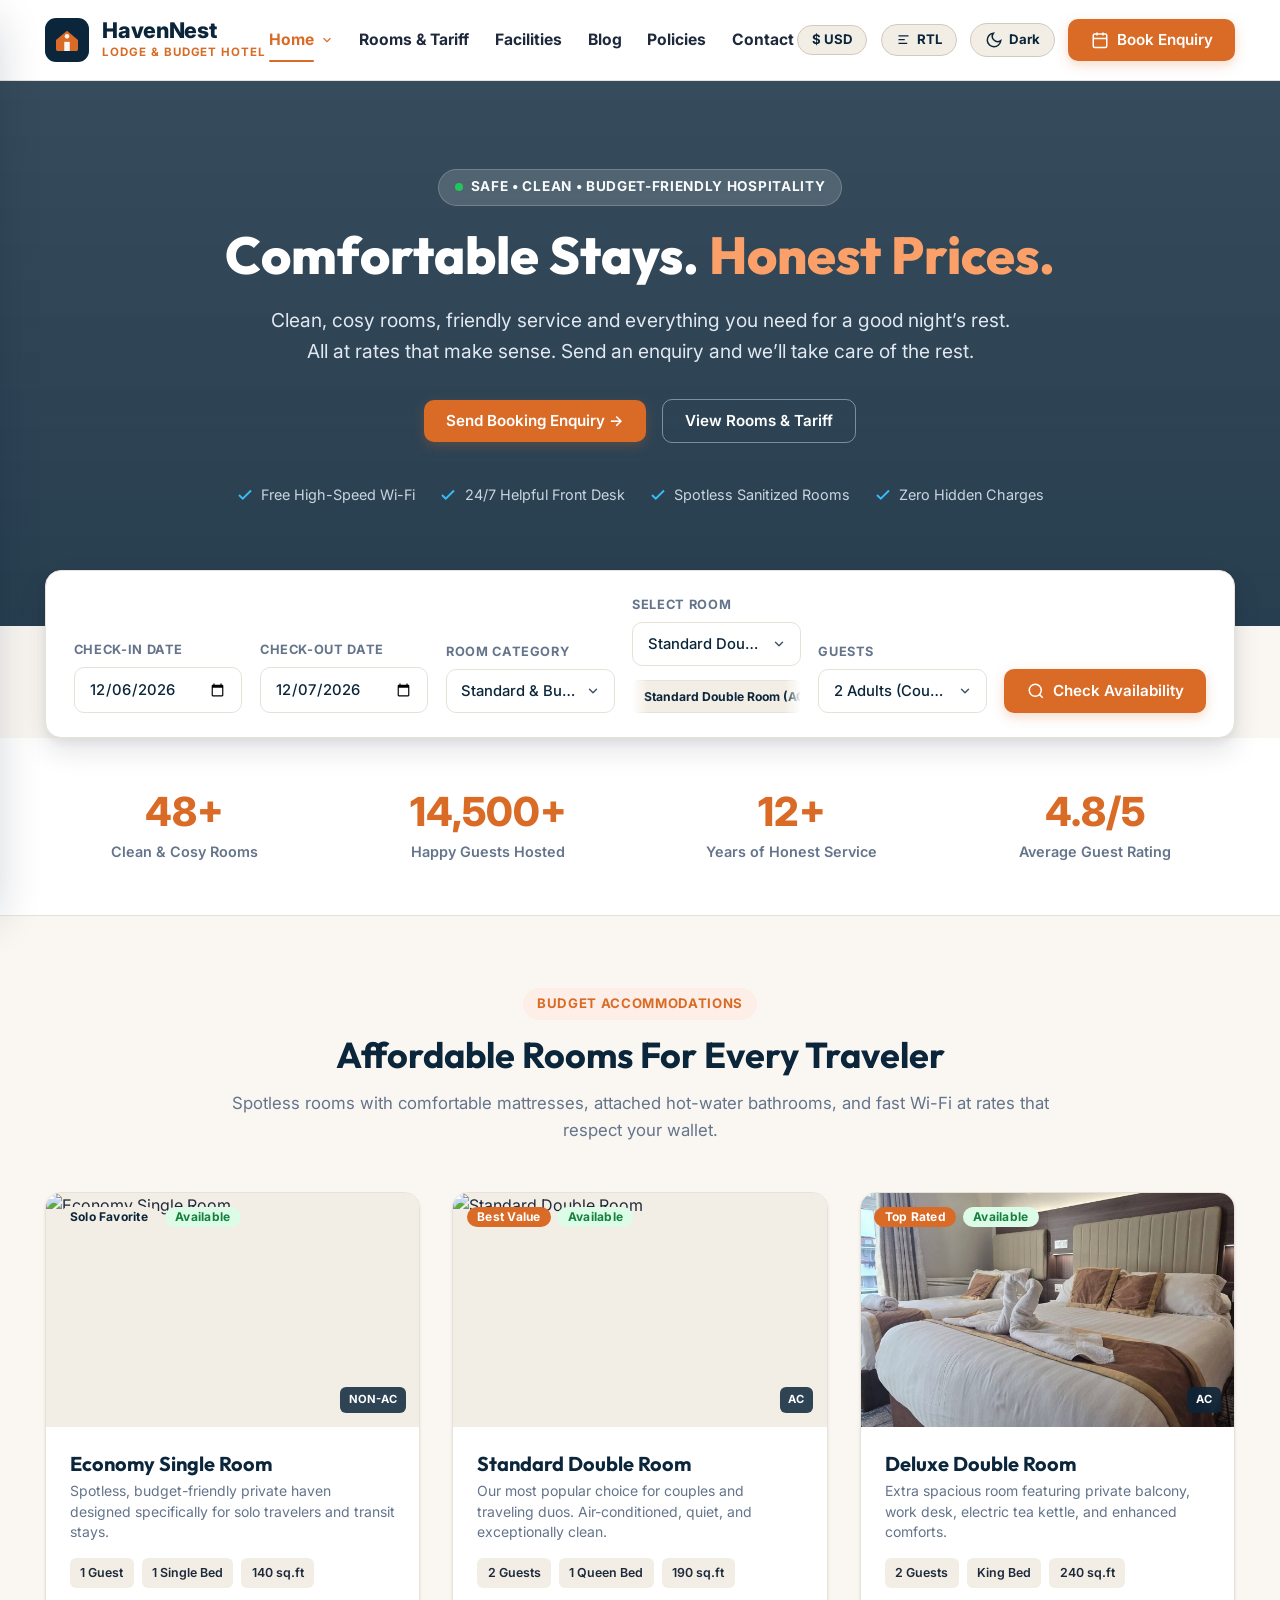
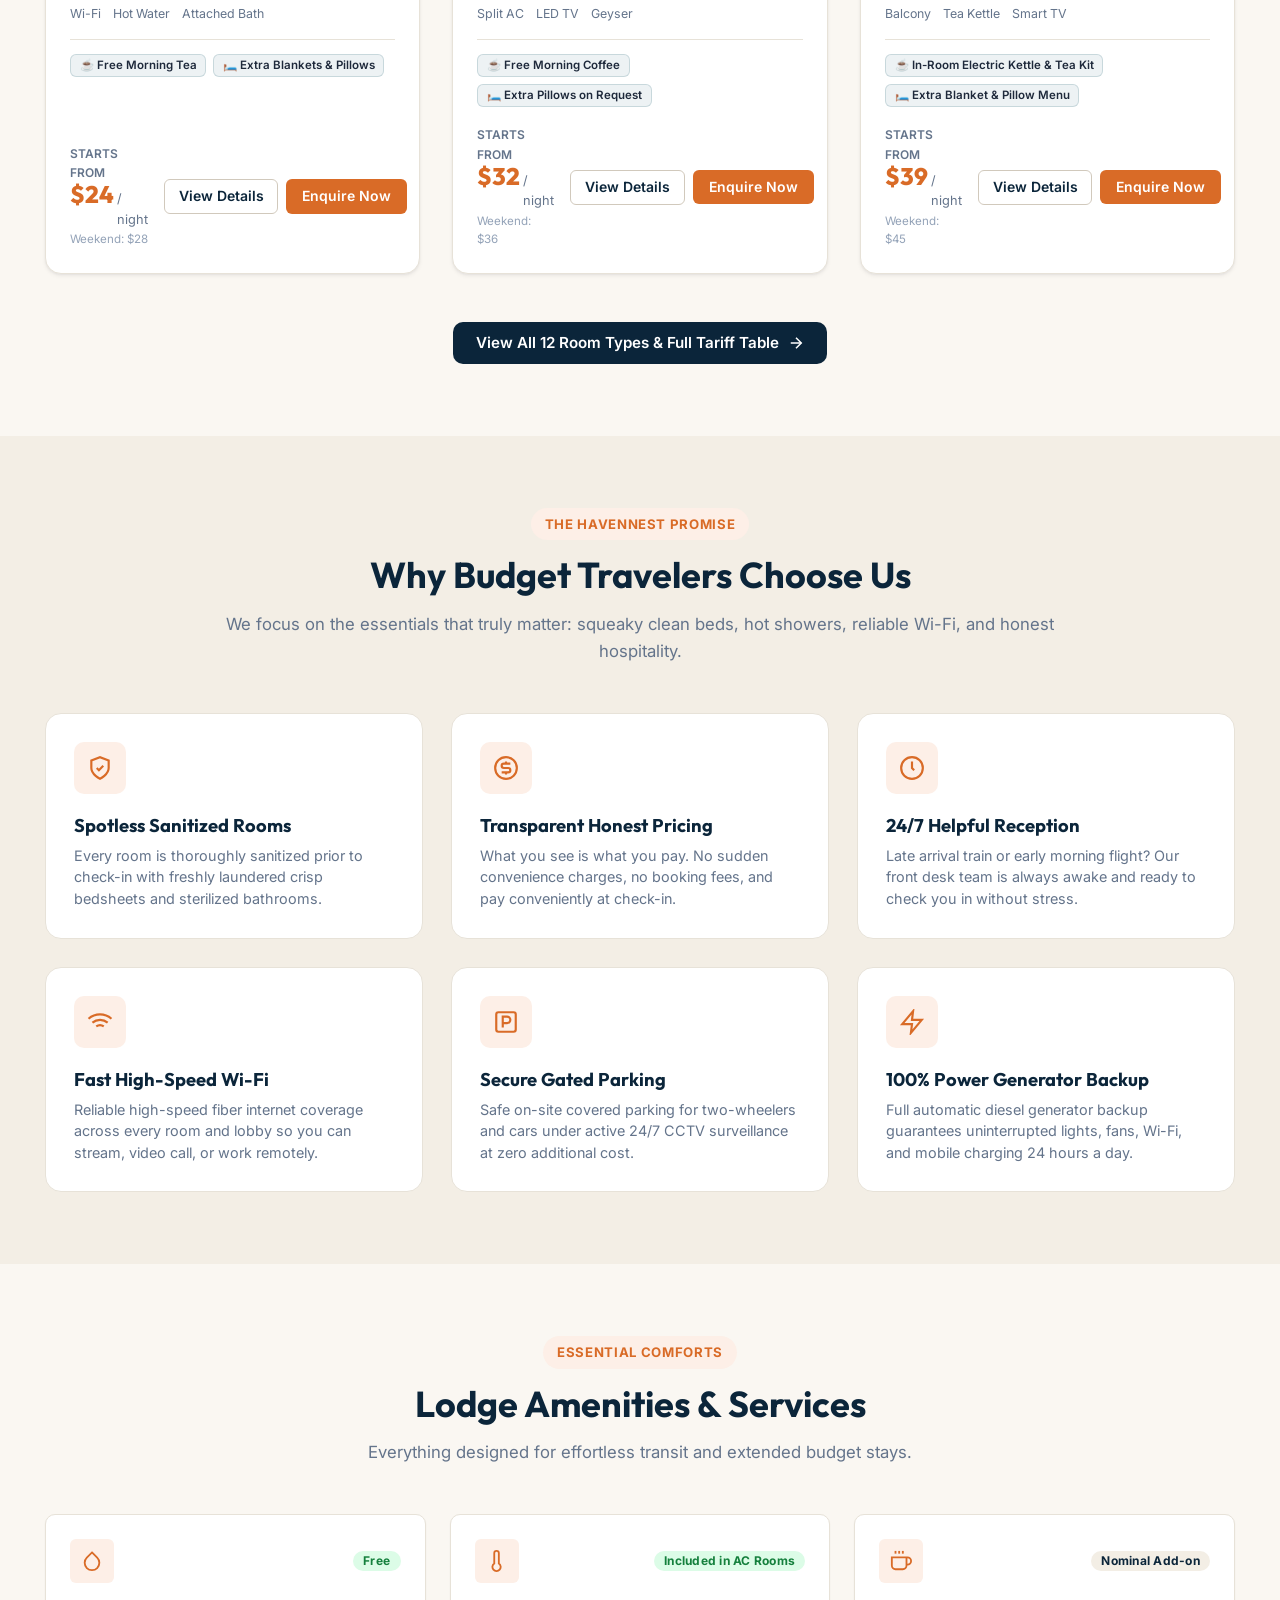
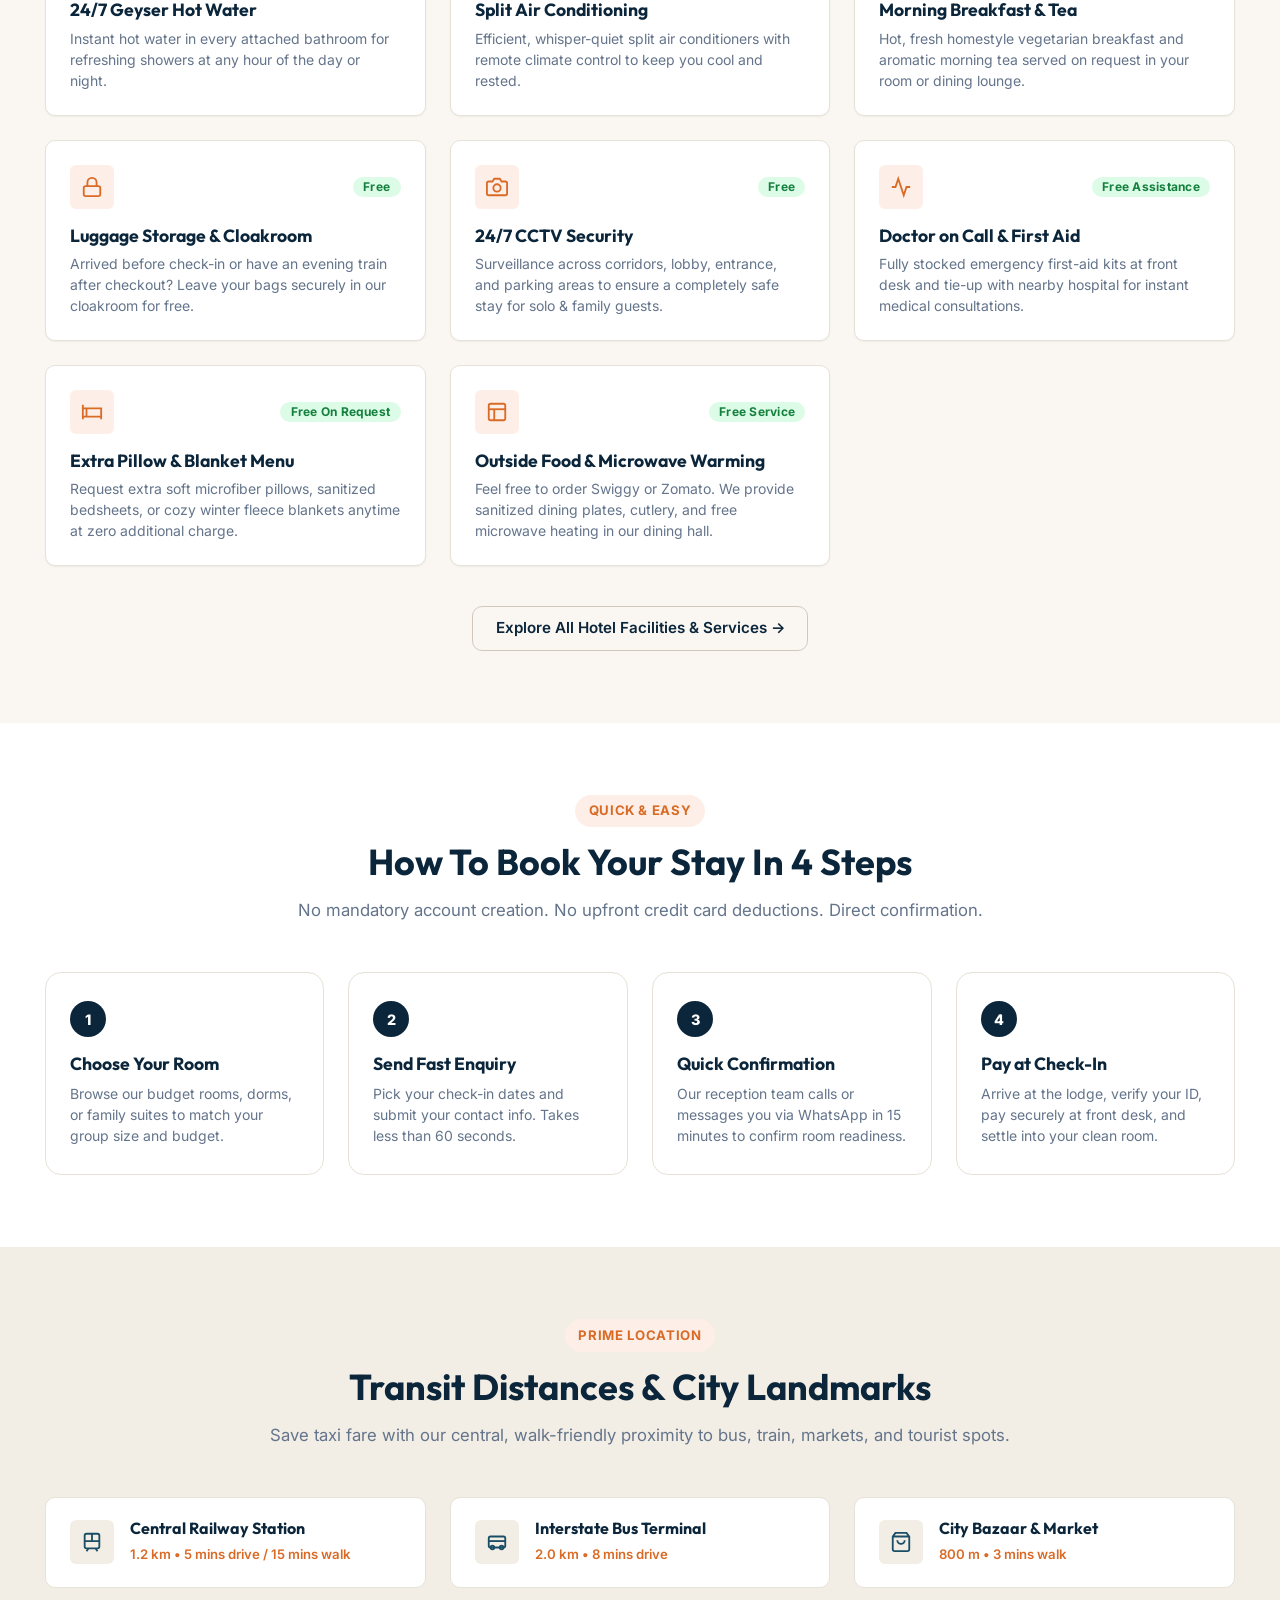
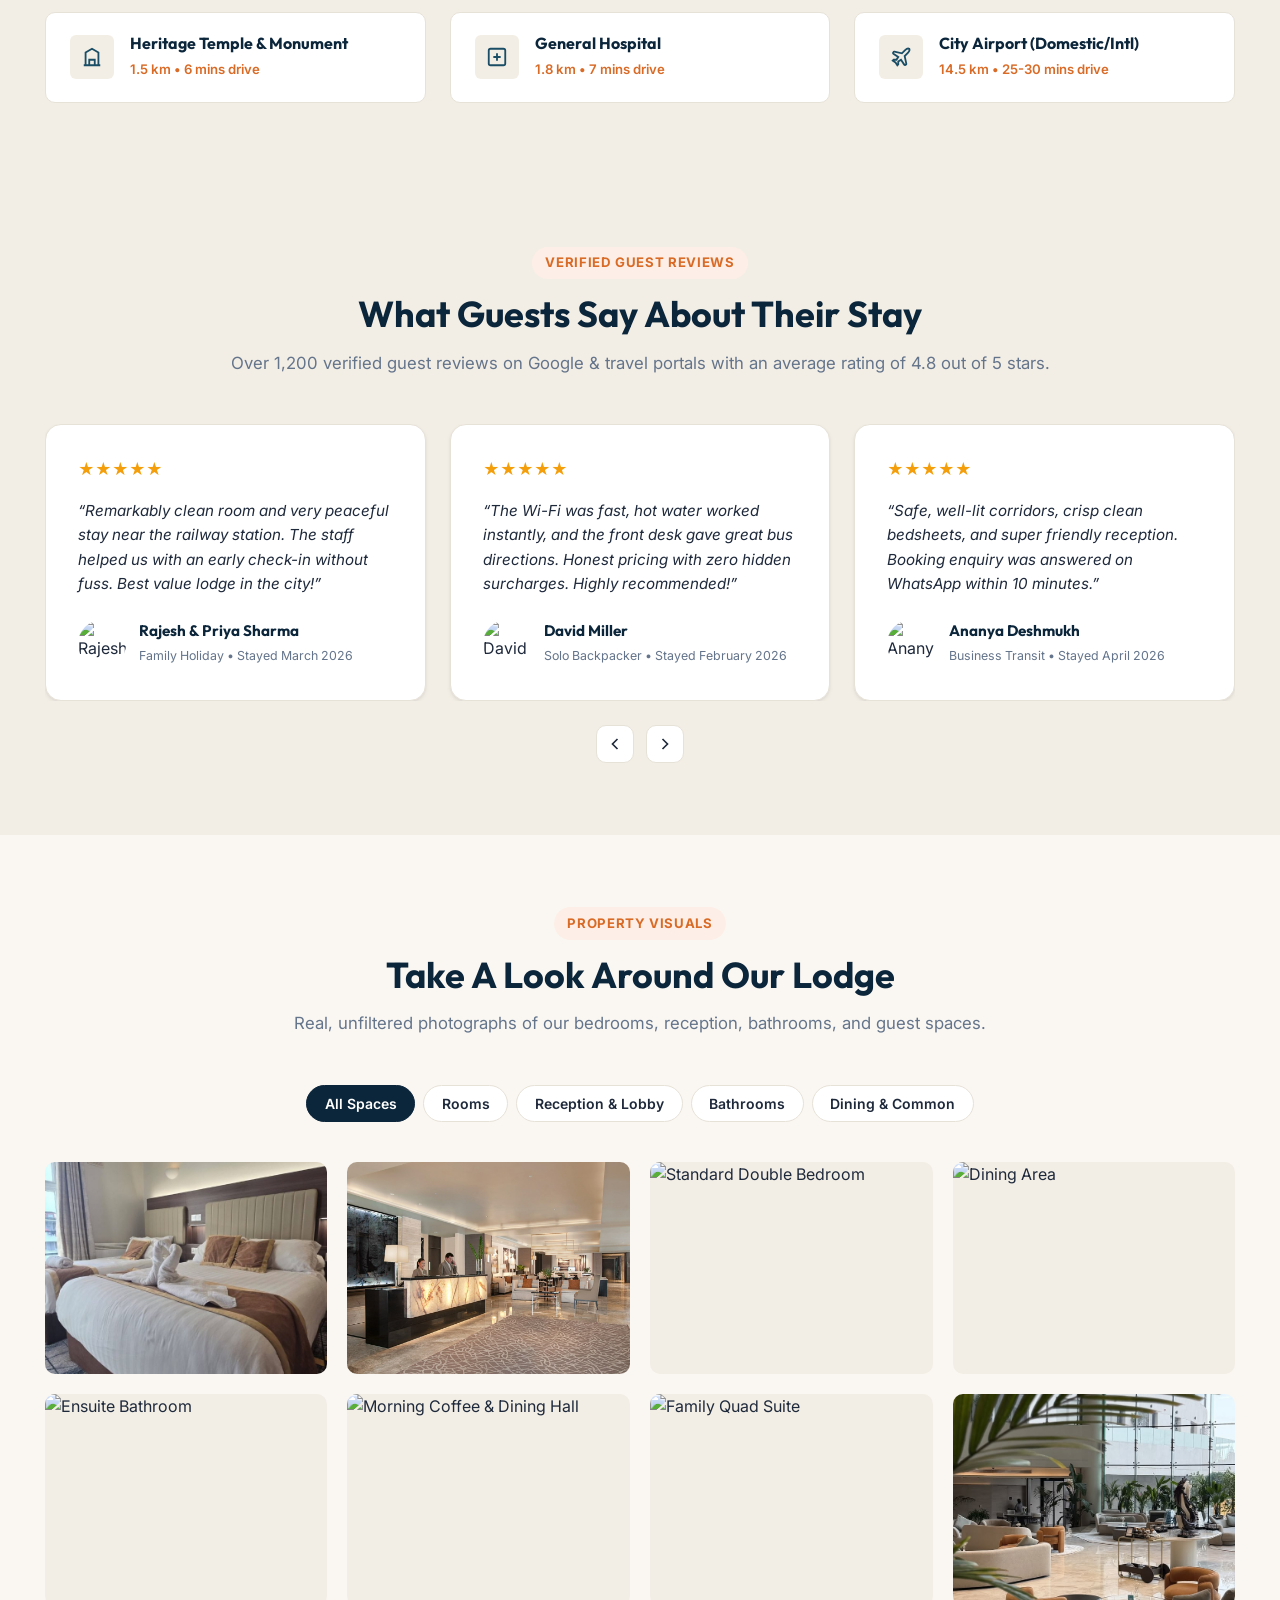
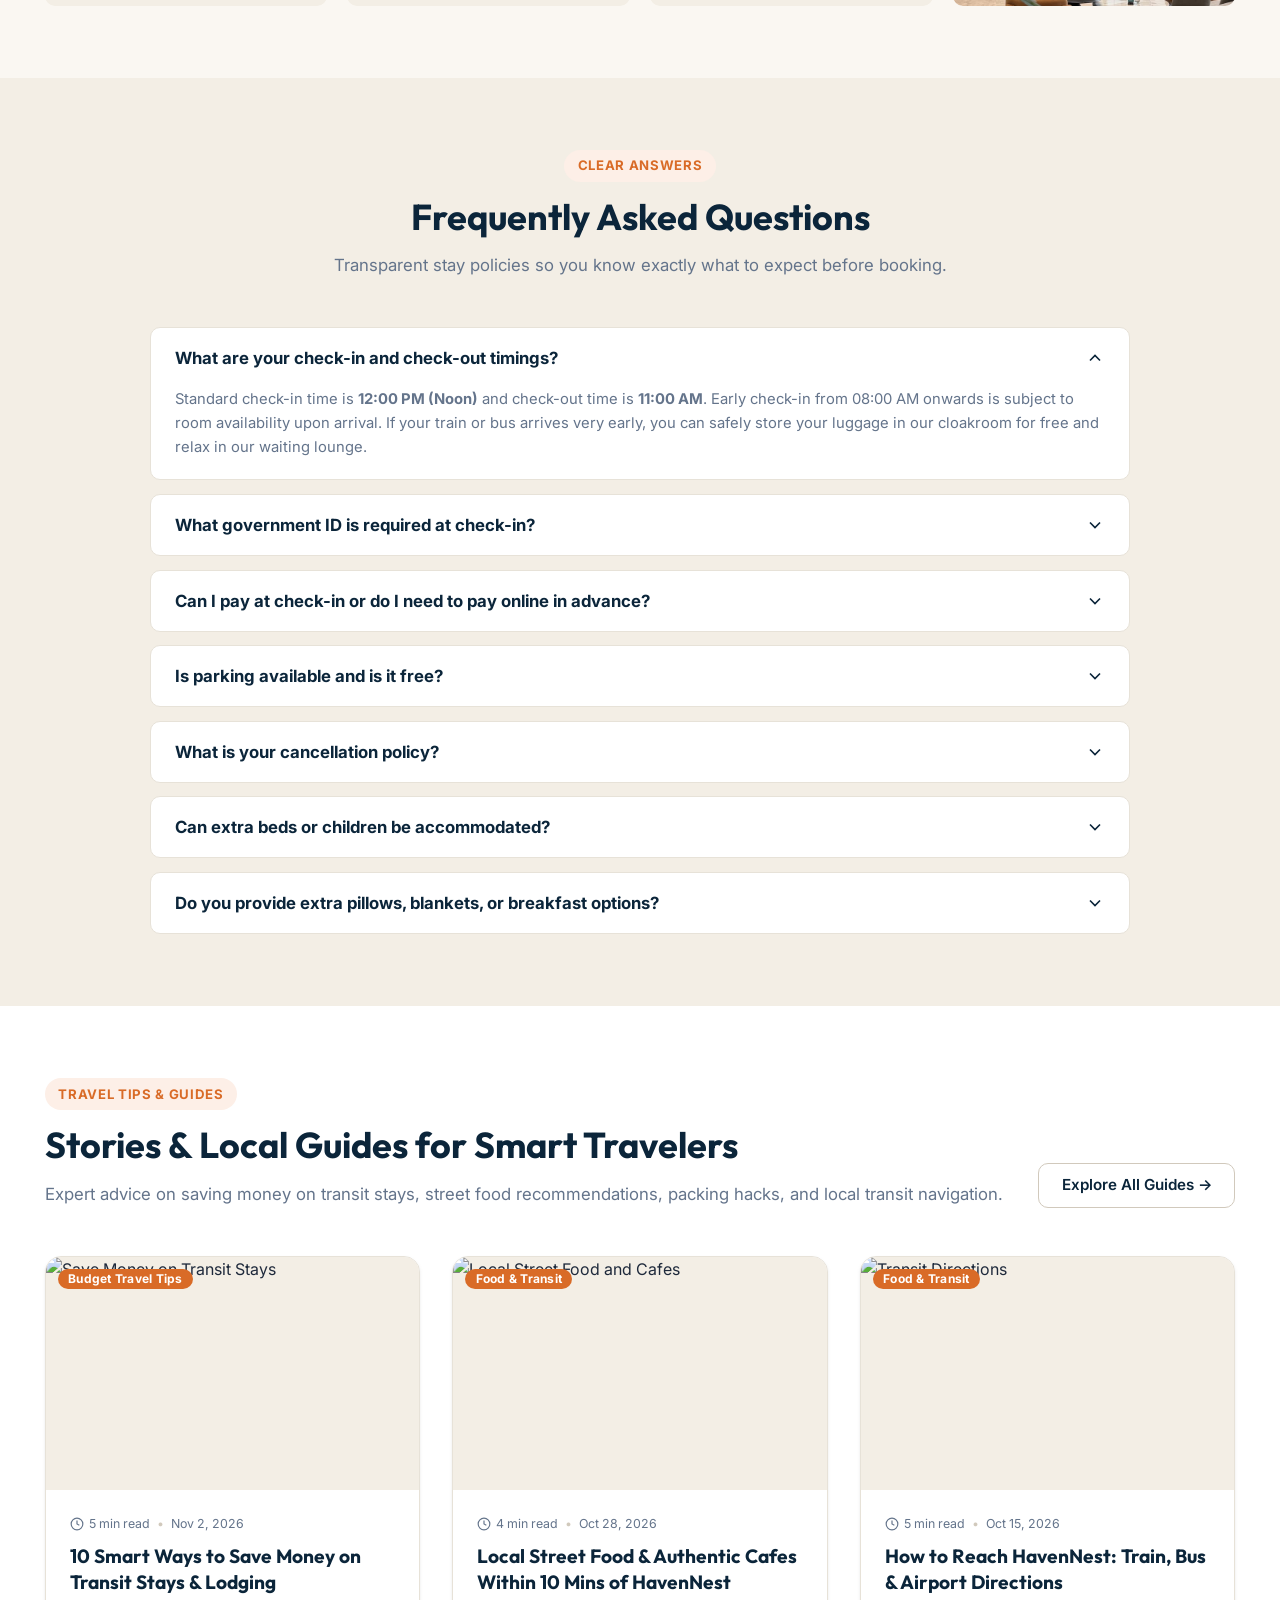
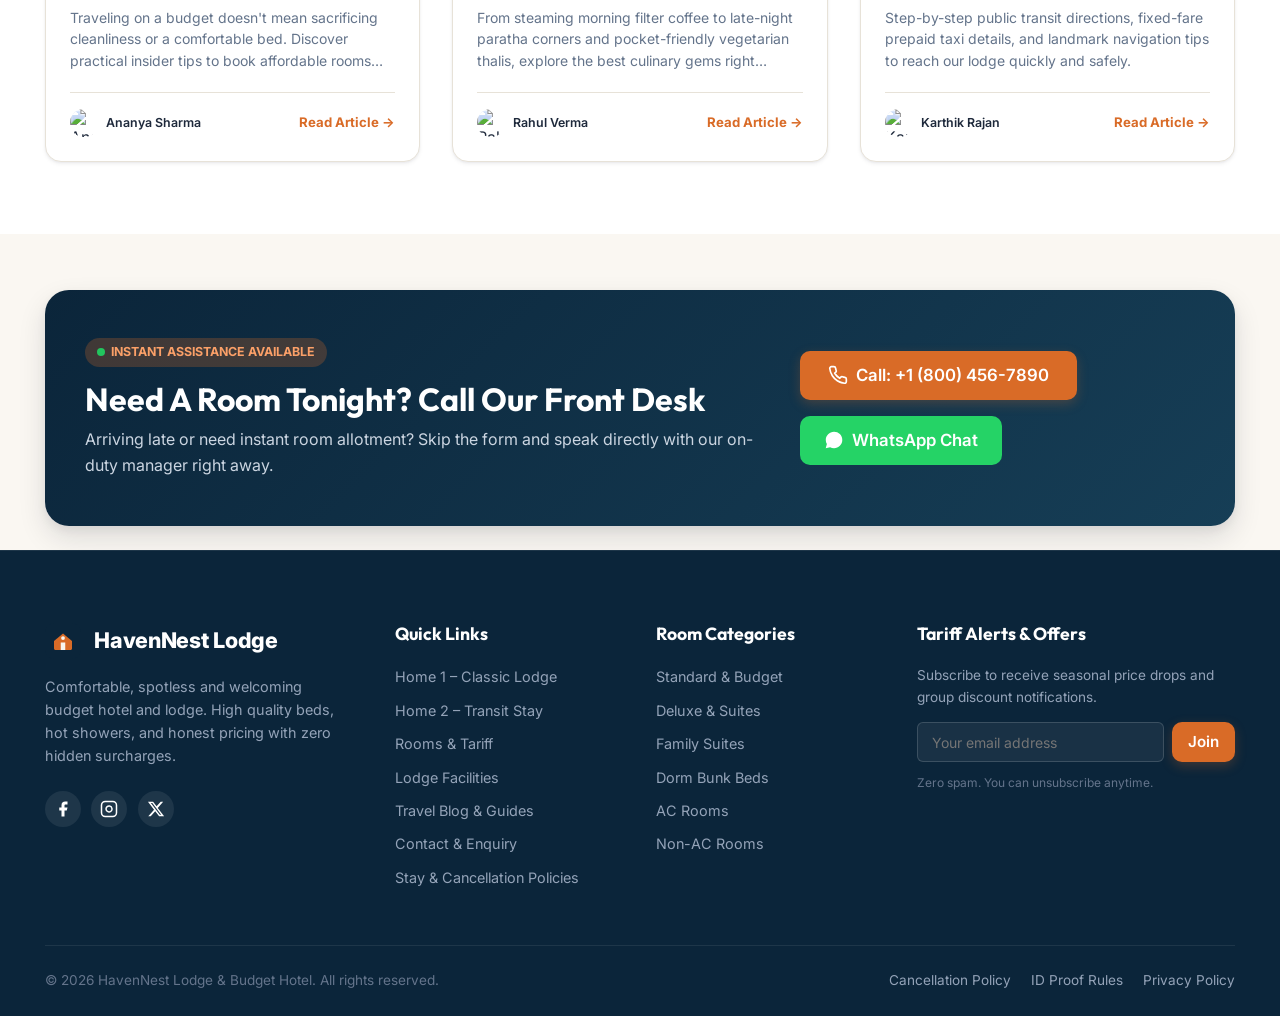
==== index.html @ 6ae67642 "intial pusj" ====
<!DOCTYPE html>
<html lang="en" dir="ltr" data-theme="light">
<head>
  <meta charset="UTF-8" />
  <meta name="viewport" content="width=device-width, initial-scale=1.0" />
  <title>HavenNest Lodge & Budget Hotel | Comfortable Stays. Honest Prices.</title>
  <meta name="description" content="Affordable, spotless and welcoming budget hotel and lodge located near central transit. Air-conditioned rooms, free Wi-Fi, 24/7 reception, and honest rates." />
  <meta name="keywords" content="budget hotel, lodge, transit stay, guest house, cheap rooms, affordable accommodation, comfortable stay" />
  <meta name="author" content="HavenNest Lodge" />

  <!-- Open Graph / Social Meta -->
  <meta property="og:title" content="HavenNest Lodge & Budget Hotel | Comfortable Stays. Honest Prices." />
  <meta property="og:description" content="Clean, cosy rooms, friendly service and everything you need for a restful night. Zero hidden fees." />
  <meta property="og:type" content="website" />
  <meta property="og:image" content="https://images.unsplash.com/photo-1566073771259-6a8506099945?auto=format&fit=crop&w=1200&q=80" />

  <!-- Favicon -->
  <link rel="icon" type="image/svg+xml" href="assets/images/favicon.svg" />

  <!-- Master Stylesheet -->
  <link rel="stylesheet" href="assets/css/style.css" />

  <!-- JSON-LD Hotel Structured Data -->
  <script type="application/ld+json">
  {
    "@context": "https://schema.org",
    "@type": "LodgingBusiness",
    "name": "HavenNest Lodge & Budget Hotel",
    "description": "Comfortable, clean and honest budget lodge near central transit with 24/7 front desk.",
    "url": "https://havennestlodge.com",
    "telephone": "+18004567890",
    "priceRange": "$12 - $54",
    "address": {
      "@type": "PostalAddress",
      "streetAddress": "42 Heritage Cross Road, Near Central Station",
      "addressLocality": "City Center",
      "addressCountry": "US"
    },
    "amenityFeature": [
      { "@type": "LocationFeatureSpecification", "name": "Free High-Speed Wi-Fi", "value": true },
      { "@type": "LocationFeatureSpecification", "name": "24/7 Front Desk", "value": true },
      { "@type": "LocationFeatureSpecification", "name": "Free On-Site Parking", "value": true },
      { "@type": "LocationFeatureSpecification", "name": "Air Conditioning", "value": true }
    ]
  }
  </script>
  <!-- Prevent FOUC: Pre-apply saved Theme & RTL before render (Defaults to Light) -->
  <script>
    (function () {
      try {
        var theme = localStorage.getItem("haven_theme_mode");
        if (theme === "dark") {
          document.documentElement.setAttribute("data-theme", "dark");
        } else {
          document.documentElement.setAttribute("data-theme", "light");
        }
        var rtl = localStorage.getItem("haven_rtl_pref");
        if (rtl === "true") {
          document.documentElement.setAttribute("dir", "rtl");
        }
      } catch (e) {}
    })();
  </script>
</head>
<body>

  <!-- ==========================================================================
       MAIN NAVIGATION BAR
       ========================================================================== -->
  <header class="haven-navbar">
    <div class="container navbar-inner">
      <a href="index.html" class="brand-logo" aria-label="HavenNest Lodge Home">
        <img src="assets/images/logo-icon.svg" alt="HavenNest Logo" class="brand-logo-img" />
        <div class="brand-text-block">
          <span class="brand-name">HavenNest</span>
          <span class="brand-tagline">Lodge &amp; Budget Hotel</span>
        </div>
      </a>

      <!-- Desktop Nav with Home Dropdown -->
      <nav class="navbar-nav" aria-label="Main Navigation">
        <div class="nav-dropdown">
          <a href="javascript:void(0)" class="nav-link nav-dropdown-toggle active" role="button" aria-haspopup="true" aria-expanded="false">
            <span>Home</span>
            <svg class="dropdown-icon" viewBox="0 0 24 24" width="14" height="14" fill="none" stroke="currentColor" stroke-width="2"><polyline points="6 9 12 15 18 9"/></svg>
          </a>
          <div class="nav-dropdown-menu">
            <a href="index.html" class="dropdown-item active">
              <span class="dropdown-item-title">Home 1 &ndash; Classic Lodge</span>
              <span class="dropdown-item-desc">Traditional budget hotel &amp; comprehensive room showcase</span>
            </a>
            <a href="home-2.html" class="dropdown-item">
              <span class="dropdown-item-title">
                Home 2 &ndash; Transit Hub
                <span class="dropdown-badge">Popular</span>
              </span>
              <span class="dropdown-item-desc">Fast-track booking, live rate calculator &amp; railway transit hub</span>
            </a>
          </div>
        </div>

        <a href="rooms.html" class="nav-link">Rooms &amp; Tariff</a>
        <a href="facilities.html" class="nav-link">Facilities</a>
        <a href="blog.html" class="nav-link">Blog</a>
        <a href="terms.html" class="nav-link">Policies</a>
        <a href="contact.html" class="nav-link">Contact</a>
      </nav>

      <!-- Desktop Actions -->
      <div class="navbar-actions">
        <!-- Currency Switcher -->
        <button type="button" class="nav-control-btn currency-toggle-btn" aria-label="Toggle Currency" title="Switch Currency ($ / ₹)">
          <span class="curr-label">$ USD</span>
        </button>

        <!-- LTR / RTL Toggle -->
        <button type="button" class="nav-control-btn rtl-toggle-btn" aria-label="Toggle RTL layout" title="Switch between LTR and RTL">
          <span class="rtl-icon">
            <svg viewBox="0 0 24 24" width="15" height="15" fill="none" stroke="currentColor" stroke-width="2"><path d="M4 6h16M4 12h10M4 18h14"/></svg>
          </span>
          <span class="rtl-label">RTL</span>
        </button>

        <!-- Dark / Light Theme Toggle -->
        <button type="button" class="nav-control-btn theme-toggle-btn" aria-label="Toggle Dark/Light Mode" title="Toggle Dark/Light Mode">
          <span class="theme-icon">
            <svg viewBox="0 0 24 24" width="15" height="15" fill="none" stroke="currentColor" stroke-width="2"><path d="M21 12.79A9 9 0 1 1 11.21 3 7 7 0 0 0 21 12.79z"/></svg>
          </span>
          <span class="theme-label">Dark</span>
        </button>

        <a href="contact.html" class="btn btn-primary">
          <svg viewBox="0 0 24 24" width="18" height="18" fill="none" stroke="currentColor" stroke-width="2"><rect x="3" y="4" width="18" height="18" rx="2" ry="2"/><line x1="16" y1="2" x2="16" y2="6"/><line x1="8" y1="2" x2="8" y2="6"/><line x1="3" y1="10" x2="21" y2="10"/></svg>
          <span>Book Enquiry</span>
        </a>

        <!-- Mobile Hamburger -->
        <button type="button" class="mobile-menu-toggle" aria-label="Open mobile menu" aria-expanded="false">
          <svg viewBox="0 0 24 24" width="26" height="26" fill="none" stroke="currentColor" stroke-width="2"><line x1="3" y1="12" x2="21" y2="12"/><line x1="3" y1="6" x2="21" y2="6"/><line x1="3" y1="18" x2="21" y2="18"/></svg>
        </button>
      </div>
    </div>
  </header>

  <!-- ==========================================================================
       MOBILE DRAWER MENU
       ========================================================================== -->
  <div class="mobile-drawer-backdrop" aria-hidden="true"></div>
  <aside class="mobile-drawer" aria-label="Mobile Navigation Drawer">
    <div class="drawer-header">
      <a href="index.html" class="brand-logo" aria-label="HavenNest Lodge Home">
        <img src="assets/images/logo-icon.svg" alt="HavenNest Logo" width="32" height="32" />
        <span class="brand-name">HavenNest</span>
      </a>
      <button type="button" class="drawer-close mobile-drawer-close" aria-label="Close menu">&times;</button>
    </div>
    <div class="drawer-body">
      <!-- Mobile Quick Controls -->
      <div class="drawer-controls-row">
        <button type="button" class="nav-control-btn currency-toggle-btn" aria-label="Toggle Currency">
          <span class="curr-label">$ USD</span>
        </button>
        <button type="button" class="nav-control-btn rtl-toggle-btn" aria-label="Toggle RTL layout">
          <span class="rtl-label">RTL</span>
        </button>
        <button type="button" class="nav-control-btn theme-toggle-btn" aria-label="Toggle Dark/Light Mode">
          <span class="theme-icon">
            <svg viewBox="0 0 24 24" width="15" height="15" fill="none" stroke="currentColor" stroke-width="2"><path d="M21 12.79A9 9 0 1 1 11.21 3 7 7 0 0 0 21 12.79z"/></svg>
          </span>
          <span class="theme-label">Dark</span>
        </button>
      </div>
      <ul class="drawer-nav-list">
        <li><a href="index.html" class="drawer-nav-link active" aria-current="page">Home 1 &ndash; Classic Lodge</a></li>
        <li><a href="home-2.html" class="drawer-nav-link">Home 2 &ndash; Transit Hub</a></li>
        <li><a href="rooms.html" class="drawer-nav-link">Rooms &amp; Tariff</a></li>
        <li><a href="facilities.html" class="drawer-nav-link">Facilities</a></li>
        <li><a href="blog.html" class="drawer-nav-link">Travel Blog &amp; Guides</a></li>
        <li><a href="contact.html" class="drawer-nav-link">Contact &amp; Enquiry</a></li>
        <li><a href="terms.html" class="drawer-nav-link">Stay Policies</a></li>
      </ul>
    </div>
    <div class="drawer-footer">
      <a href="contact.html" class="btn btn-primary btn-block">Send Booking Enquiry</a>
      <a href="tel:+18004567890" class="btn btn-outline btn-block">
        <svg viewBox="0 0 24 24" width="16" height="16" fill="none" stroke="currentColor" stroke-width="2"><path d="M22 16.92v3a2 2 0 0 1-2.18 2 19.79 19.79 0 0 1-8.63-3.07 19.5 19.5 0 0 1-6-6 19.79 19.79 0 0 1-3.07-8.67A2 2 0 0 1 4.11 2h3a2 2 0 0 1 2 1.72 12.84 12.84 0 0 0 .7 2.81 2 2 0 0 1-.45 2.11L8.09 9.91a16 16 0 0 0 6 6l1.27-1.27a2 2 0 0 1 2.11-.45 12.84 12.84 0 0 0 2.81.7A2 2 0 0 1 22 16.92z"/></svg>
        Call Front Desk
      </a>
    </div>
  </aside>

  <!-- ==========================================================================
       HERO SECTION
       ========================================================================== -->
  <section class="hero-section" aria-label="Introduction & Welcome">
    <div class="container hero-content">
      <div class="hero-tag">
        <span class="pulse-dot"></span>
        <span>Safe • Clean • Budget-Friendly Hospitality</span>
      </div>
      <h1 class="hero-title">
        Comfortable Stays. <span>Honest Prices.</span>
      </h1>
      <p class="hero-subtitle">
        Clean, cosy rooms, friendly service and everything you need for a good night’s rest. All at rates that make sense. Send an enquiry and we’ll take care of the rest.
      </p>

      <div class="hero-cta-group">
        <a href="contact.html" class="btn btn-primary">
          Send Booking Enquiry &rarr;
        </a>
        <a href="rooms.html" class="btn btn-outline" style="color: #FFFFFF; border-color: rgba(255,255,255,0.4);">
          View Rooms &amp; Tariff
        </a>
      </div>

      <div class="hero-badges-row">
        <div class="hero-badge-item">
          <svg viewBox="0 0 24 24" width="18" height="18" fill="none" stroke="currentColor" stroke-width="2.5"><polyline points="20 6 9 17 4 12"/></svg>
          <span>Free High-Speed Wi-Fi</span>
        </div>
        <div class="hero-badge-item">
          <svg viewBox="0 0 24 24" width="18" height="18" fill="none" stroke="currentColor" stroke-width="2.5"><polyline points="20 6 9 17 4 12"/></svg>
          <span>24/7 Helpful Front Desk</span>
        </div>
        <div class="hero-badge-item">
          <svg viewBox="0 0 24 24" width="18" height="18" fill="none" stroke="currentColor" stroke-width="2.5"><polyline points="20 6 9 17 4 12"/></svg>
          <span>Spotless Sanitized Rooms</span>
        </div>
        <div class="hero-badge-item">
          <svg viewBox="0 0 24 24" width="18" height="18" fill="none" stroke="currentColor" stroke-width="2.5"><polyline points="20 6 9 17 4 12"/></svg>
          <span>Zero Hidden Charges</span>
        </div>
      </div>
    </div>
  </section>

  <!-- ==========================================================================
       QUICK AVAILABILITY BAR (Overlapping Hero)
       ========================================================================== -->
  <div class="container quick-enquiry-wrapper">
    <div class="quick-enquiry-card">
      <form id="home-quick-enquiry-form" class="quick-enquiry-form" aria-label="Quick Availability Checker">
        <div class="form-field-group">
          <label for="qb-checkin" class="form-field-label">Check-in Date</label>
          <input type="date" id="qb-checkin" class="form-field-control" required />
        </div>

        <div class="form-field-group">
          <label for="qb-checkout" class="form-field-label">Check-out Date</label>
          <input type="date" id="qb-checkout" class="form-field-control" required />
        </div>

        <div class="form-field-group">
          <label for="qb-category" class="form-field-label">Room Category</label>
          <select id="qb-category" class="form-field-control">
            <option value="all">All Room Categories</option>
            <option value="standard" selected>Standard &amp; Budget</option>
            <option value="deluxe">Deluxe &amp; Suites</option>
            <option value="family">Family Suites</option>
            <option value="dormitory">Dormitory &amp; Pods</option>
          </select>
        </div>

        <div class="form-field-group">
          <label for="qb-room" class="form-field-label">Select Room</label>
          <select id="qb-room" class="form-field-control">
            <option value="standard-double" selected>Standard Double Room (AC)</option>
            <option value="economy-single">Economy Single Room (Non-AC)</option>
            <option value="standard-single-ac">Standard Single Room (AC)</option>
            <option value="budget-twin">Budget Twin Room (AC)</option>
            <option value="triple-sharing">Triple Sharing Room (AC)</option>
          </select>
          <!-- Live Animated Scrolling Room Ticker -->
          <div class="room-category-ticker" id="qb-room-ticker" aria-hidden="true">
            <div class="room-ticker-track" id="qb-ticker-track">
              <span class="room-ticker-item" id="qb-ticker-item-1"></span>
              <span class="room-ticker-item" id="qb-ticker-item-2"></span>
            </div>
          </div>
        </div>

        <div class="form-field-group">
          <label for="qb-guests" class="form-field-label">Guests</label>
          <select id="qb-guests" class="form-field-control">
            <option value="1">1 Adult (Solo)</option>
            <option value="2" selected>2 Adults (Couple/Duo)</option>
            <option value="3">3 Adults (Small Group)</option>
            <option value="4">4 Adults (Family)</option>
            <option value="5">5+ Adults (Group)</option>
          </select>
        </div>

        <div class="form-group-btn">
          <button type="submit" class="btn btn-primary btn-block" style="padding-block: 0.8rem;">
            <svg viewBox="0 0 24 24" width="18" height="18" fill="none" stroke="currentColor" stroke-width="2"><circle cx="11" cy="11" r="8"/><line x1="21" y1="21" x2="16.65" y2="16.65"/></svg>
            Check Availability
          </button>
        </div>
      </form>
    </div>
  </div>

  <!-- ==========================================================================
       ANIMATED STATISTICS COUNTER
       ========================================================================== -->
  <section class="stats-section" aria-label="Lodge Statistics">
    <div class="container">
      <div class="stats-grid">
        <div class="stat-item">
          <div class="stat-number" data-counter-target="48" data-counter-suffix="+">48+</div>
          <div class="stat-label">Clean &amp; Cosy Rooms</div>
        </div>
        <div class="stat-item">
          <div class="stat-number" data-counter-target="14500" data-counter-suffix="+">14,500+</div>
          <div class="stat-label">Happy Guests Hosted</div>
        </div>
        <div class="stat-item">
          <div class="stat-number" data-counter-target="12" data-counter-suffix="+">12+</div>
          <div class="stat-label">Years of Honest Service</div>
        </div>
        <div class="stat-item">
          <div class="stat-number" data-counter-target="4.8" data-counter-decimals="1" data-counter-suffix="/5">4.8/5</div>
          <div class="stat-label">Average Guest Rating</div>
        </div>
      </div>
    </div>
  </section>

  <!-- ==========================================================================
       AFFORDABLE ROOMS SHOWCASE
       ========================================================================== -->
  <section class="section-padding" aria-label="Featured Rooms">
    <div class="container">
      <div class="section-header">
        <span class="section-tag">Budget Accommodations</span>
        <h2 class="section-title">Affordable Rooms For Every Traveler</h2>
        <p class="section-subtitle">
          Spotless rooms with comfortable mattresses, attached hot-water bathrooms, and fast Wi-Fi at rates that respect your wallet.
        </p>
      </div>

      <!-- Featured Rooms Grid -->
      <div class="rooms-grid">

        <!-- Room 1: Economy Single -->
        <article class="room-card" data-room-id="economy-single">
          <div class="room-card-media">
            <img src="https://images.unsplash.com/photo-1595526114035-0d45ed16cfbf?auto=format&fit=crop&w=800&q=80" alt="Economy Single Room" class="room-card-img" loading="lazy" />
            <div class="room-card-badges">
              <span class="badge badge-neutral">Solo Favorite</span>
              <span class="badge badge-success">Available</span>
            </div>
            <span class="room-type-tag">NON-AC</span>
          </div>
          <div class="room-card-content">
            <div class="room-card-header">
              <h3 class="room-card-title">Economy Single Room</h3>
              <p class="room-card-desc">Spotless, budget-friendly private haven designed specifically for solo travelers and transit stays.</p>
            </div>
            <div class="room-card-specs">
              <span class="spec-pill">1 Guest</span>
              <span class="spec-pill">1 Single Bed</span>
              <span class="spec-pill">140 sq.ft</span>
            </div>
            <div class="room-amenity-icons">
              <span class="icon-tag">Wi-Fi</span>
              <span class="icon-tag">Hot Water</span>
              <span class="icon-tag">Attached Bath</span>
            </div>
            <div class="room-benefits-row">
              <span class="room-benefit-tag">☕ Free Morning Tea</span>
              <span class="room-benefit-tag">🛏️ Extra Blankets &amp; Pillows</span>
            </div>
            <div class="room-card-footer">
              <div class="room-price-block">
                <span class="price-from">Starts from</span>
                <div class="price-value-row">
                  <span class="price-amount">$24</span>
                  <span class="price-period">/ night</span>
                </div>
                <span class="price-weekend">Weekend: $28</span>
              </div>
              <div class="room-card-actions">
                <button type="button" class="btn btn-outline-sm" data-modal-room="economy-single">View Details</button>
                <a href="contact.html?room=economy-single" class="btn btn-primary-sm">Enquire Now</a>
              </div>
            </div>
          </div>
        </article>

        <!-- Room 2: Standard Double -->
        <article class="room-card" data-room-id="standard-double">
          <div class="room-card-media">
            <img src="https://images.unsplash.com/photo-1590490360182-c33d57733427?auto=format&fit=crop&w=800&q=80" alt="Standard Double Room" class="room-card-img" loading="lazy" />
            <div class="room-card-badges">
              <span class="badge badge-accent">Best Value</span>
              <span class="badge badge-success">Available</span>
            </div>
            <span class="room-type-tag">AC</span>
          </div>
          <div class="room-card-content">
            <div class="room-card-header">
              <h3 class="room-card-title">Standard Double Room</h3>
              <p class="room-card-desc">Our most popular choice for couples and traveling duos. Air-conditioned, quiet, and exceptionally clean.</p>
            </div>
            <div class="room-card-specs">
              <span class="spec-pill">2 Guests</span>
              <span class="spec-pill">1 Queen Bed</span>
              <span class="spec-pill">190 sq.ft</span>
            </div>
            <div class="room-amenity-icons">
              <span class="icon-tag">Split AC</span>
              <span class="icon-tag">LED TV</span>
              <span class="icon-tag">Geyser</span>
            </div>
            <div class="room-benefits-row">
              <span class="room-benefit-tag">☕ Free Morning Coffee</span>
              <span class="room-benefit-tag">🛏️ Extra Pillows on Request</span>
            </div>
            <div class="room-card-footer">
              <div class="room-price-block">
                <span class="price-from">Starts from</span>
                <div class="price-value-row">
                  <span class="price-amount">$32</span>
                  <span class="price-period">/ night</span>
                </div>
                <span class="price-weekend">Weekend: $36</span>
              </div>
              <div class="room-card-actions">
                <button type="button" class="btn btn-outline-sm" data-modal-room="standard-double">View Details</button>
                <a href="contact.html?room=standard-double" class="btn btn-primary-sm">Enquire Now</a>
              </div>
            </div>
          </div>
        </article>

        <!-- Room 3: Deluxe Double -->
        <article class="room-card" data-room-id="deluxe-double">
          <div class="room-card-media">
            <img src="assets/images/rooms/deluxe-double.jpg" alt="Deluxe Double Room" class="room-card-img" loading="lazy" />
            <div class="room-card-badges">
              <span class="badge badge-accent">Top Rated</span>
              <span class="badge badge-success">Available</span>
            </div>
            <span class="room-type-tag">AC</span>
          </div>
          <div class="room-card-content">
            <div class="room-card-header">
              <h3 class="room-card-title">Deluxe Double Room</h3>
              <p class="room-card-desc">Extra spacious room featuring private balcony, work desk, electric tea kettle, and enhanced comforts.</p>
            </div>
            <div class="room-card-specs">
              <span class="spec-pill">2 Guests</span>
              <span class="spec-pill">King Bed</span>
              <span class="spec-pill">240 sq.ft</span>
            </div>
            <div class="room-amenity-icons">
              <span class="icon-tag">Balcony</span>
              <span class="icon-tag">Tea Kettle</span>
              <span class="icon-tag">Smart TV</span>
            </div>
            <div class="room-benefits-row">
              <span class="room-benefit-tag">☕ In-Room Electric Kettle &amp; Tea Kit</span>
              <span class="room-benefit-tag">🛏️ Extra Blanket &amp; Pillow Menu</span>
            </div>
            <div class="room-card-footer">
              <div class="room-price-block">
                <span class="price-from">Starts from</span>
                <div class="price-value-row">
                  <span class="price-amount">$39</span>
                  <span class="price-period">/ night</span>
                </div>
                <span class="price-weekend">Weekend: $45</span>
              </div>
              <div class="room-card-actions">
                <button type="button" class="btn btn-outline-sm" data-modal-room="deluxe-double">View Details</button>
                <a href="contact.html?room=deluxe-double" class="btn btn-primary-sm">Enquire Now</a>
              </div>
            </div>
          </div>
        </article>

      </div>

      <div style="text-align: center; margin-top: 3rem;">
        <a href="rooms.html" class="btn btn-secondary">
          <span>View All 12 Room Types &amp; Full Tariff Table</span>
          <svg viewBox="0 0 24 24" width="18" height="18" fill="none" stroke="currentColor" stroke-width="2"><line x1="5" y1="12" x2="19" y2="12"/><polyline points="12 5 19 12 12 19"/></svg>
        </a>
      </div>
    </div>
  </section>

  <!-- ==========================================================================
       WHY CHOOSE US
       ========================================================================== -->
  <section class="section-padding" style="background-color: var(--bg-subtle);" aria-label="Why Choose HavenNest Lodge">
    <div class="container">
      <div class="section-header">
        <span class="section-tag">The HavenNest Promise</span>
        <h2 class="section-title">Why Budget Travelers Choose Us</h2>
        <p class="section-subtitle">
          We focus on the essentials that truly matter: squeaky clean beds, hot showers, reliable Wi-Fi, and honest hospitality.
        </p>
      </div>

      <div class="features-grid">
        <div class="feature-card">
          <div class="feature-icon-wrap">
            <svg viewBox="0 0 24 24" width="26" height="26" fill="none" stroke="currentColor" stroke-width="2"><path d="M12 22s8-4 8-10V5l-8-3-8 3v7c0 6 8 10 8 10z"/><path d="M9 12l2 2 4-4"/></svg>
          </div>
          <h3 class="feature-title">Spotless Sanitized Rooms</h3>
          <p class="feature-desc">Every room is thoroughly sanitized prior to check-in with freshly laundered crisp bedsheets and sterilized bathrooms.</p>
        </div>

        <div class="feature-card">
          <div class="feature-icon-wrap">
            <svg viewBox="0 0 24 24" width="26" height="26" fill="none" stroke="currentColor" stroke-width="2"><circle cx="12" cy="12" r="10"/><path d="M16 8h-6a2 2 0 1 0 0 4h4a2 2 0 1 1 0 4H8"/><line x1="12" y1="6" x2="12" y2="8"/><line x1="12" y1="16" x2="12" y2="18"/></svg>
          </div>
          <h3 class="feature-title">Transparent Honest Pricing</h3>
          <p class="feature-desc">What you see is what you pay. No sudden convenience charges, no booking fees, and pay conveniently at check-in.</p>
        </div>

        <div class="feature-card">
          <div class="feature-icon-wrap">
            <svg viewBox="0 0 24 24" width="26" height="26" fill="none" stroke="currentColor" stroke-width="2"><circle cx="12" cy="12" r="10"/><polyline points="12 6 12 12 14 14"/></svg>
          </div>
          <h3 class="feature-title">24/7 Helpful Reception</h3>
          <p class="feature-desc">Late arrival train or early morning flight? Our front desk team is always awake and ready to check you in without stress.</p>
        </div>

        <div class="feature-card">
          <div class="feature-icon-wrap">
            <svg viewBox="0 0 24 24" width="26" height="26" fill="none" stroke="currentColor" stroke-width="2"><path d="M5 12.55a11 11 0 0 1 14.08 0M1.42 9a16 16 0 0 1 21.16 0M8.53 16.11a6 6 0 0 1 6.95 0M12 20h.01"/></svg>
          </div>
          <h3 class="feature-title">Fast High-Speed Wi-Fi</h3>
          <p class="feature-desc">Reliable high-speed fiber internet coverage across every room and lobby so you can stream, video call, or work remotely.</p>
        </div>

        <div class="feature-card">
          <div class="feature-icon-wrap">
            <svg viewBox="0 0 24 24" width="26" height="26" fill="none" stroke="currentColor" stroke-width="2"><rect x="3" y="3" width="18" height="18" rx="2"/><path d="M9 17V7h4a3 3 0 0 1 0 6H9"/></svg>
          </div>
          <h3 class="feature-title">Secure Gated Parking</h3>
          <p class="feature-desc">Safe on-site covered parking for two-wheelers and cars under active 24/7 CCTV surveillance at zero additional cost.</p>
        </div>

        <div class="feature-card">
          <div class="feature-icon-wrap">
            <svg viewBox="0 0 24 24" width="26" height="26" fill="none" stroke="currentColor" stroke-width="2"><polygon points="13 2 3 14 12 14 11 22 21 10 12 10 13 2"/></svg>
          </div>
          <h3 class="feature-title">100% Power Generator Backup</h3>
          <p class="feature-desc">Full automatic diesel generator backup guarantees uninterrupted lights, fans, Wi-Fi, and mobile charging 24 hours a day.</p>
        </div>
      </div>
    </div>
  </section>

  <!-- ==========================================================================
       FACILITIES PREVIEW
       ========================================================================== -->
  <section class="section-padding" aria-label="Facilities Overview">
    <div class="container">
      <div class="section-header">
        <span class="section-tag">Essential Comforts</span>
        <h2 class="section-title">Lodge Amenities &amp; Services</h2>
        <p class="section-subtitle">
          Everything designed for effortless transit and extended budget stays.
        </p>
      </div>

      <div class="facility-cards-grid">
        <div class="facility-card">
          <div class="facility-card-top">
            <div class="facility-icon-wrap">
              <svg viewBox="0 0 24 24" width="22" height="22" fill="none" stroke="currentColor" stroke-width="2"><path d="M12 2.69l5.66 5.66a8 8 0 1 1-11.31 0z"/></svg>
            </div>
            <span class="badge badge-success">Free</span>
          </div>
          <h3 class="facility-title">24/7 Geyser Hot Water</h3>
          <p class="facility-desc">Instant hot water in every attached bathroom for refreshing showers at any hour of the day or night.</p>
        </div>

        <div class="facility-card">
          <div class="facility-card-top">
            <div class="facility-icon-wrap">
              <svg viewBox="0 0 24 24" width="22" height="22" fill="none" stroke="currentColor" stroke-width="2"><path d="M14 14.76V3.5a2.5 2.5 0 0 0-5 0v11.26a4.5 4.5 0 1 0 5 0z"/></svg>
            </div>
            <span class="badge badge-success">Included in AC Rooms</span>
          </div>
          <h3 class="facility-title">Split Air Conditioning</h3>
          <p class="facility-desc">Efficient, whisper-quiet split air conditioners with remote climate control to keep you cool and rested.</p>
        </div>

        <div class="facility-card">
          <div class="facility-card-top">
            <div class="facility-icon-wrap">
              <svg viewBox="0 0 24 24" width="22" height="22" fill="none" stroke="currentColor" stroke-width="2"><path d="M18 8h1a4 4 0 0 1 0 8h-1M2 8h16v9a4 4 0 0 1-4 4H6a4 4 0 0 1-4-4V8z"/><line x1="6" y1="1" x2="6" y2="4"/><line x1="10" y1="1" x2="10" y2="4"/><line x1="14" y1="1" x2="14" y2="4"/></svg>
            </div>
            <span class="badge badge-neutral">Nominal Add-on</span>
          </div>
          <h3 class="facility-title">Morning Breakfast &amp; Tea</h3>
          <p class="facility-desc">Hot, fresh homestyle vegetarian breakfast and aromatic morning tea served on request in your room or dining lounge.</p>
        </div>

        <div class="facility-card">
          <div class="facility-card-top">
            <div class="facility-icon-wrap">
              <svg viewBox="0 0 24 24" width="22" height="22" fill="none" stroke="currentColor" stroke-width="2"><rect x="3" y="11" width="18" height="11" rx="2" ry="2"/><path d="M7 11V7a5 5 0 0 1 10 0v4"/></svg>
            </div>
            <span class="badge badge-success">Free</span>
          </div>
          <h3 class="facility-title">Luggage Storage &amp; Cloakroom</h3>
          <p class="facility-desc">Arrived before check-in or have an evening train after checkout? Leave your bags securely in our cloakroom for free.</p>
        </div>

        <div class="facility-card">
          <div class="facility-card-top">
            <div class="facility-icon-wrap">
              <svg viewBox="0 0 24 24" width="22" height="22" fill="none" stroke="currentColor" stroke-width="2"><path d="M23 19a2 2 0 0 1-2 2H3a2 2 0 0 1-2-2V8a2 2 0 0 1 2-2h4l2-3h6l2 3h4a2 2 0 0 1 2 2z"/><circle cx="12" cy="13" r="4"/></svg>
            </div>
            <span class="badge badge-success">Free</span>
          </div>
          <h3 class="facility-title">24/7 CCTV Security</h3>
          <p class="facility-desc">Surveillance across corridors, lobby, entrance, and parking areas to ensure a completely safe stay for solo &amp; family guests.</p>
        </div>

        <div class="facility-card">
          <div class="facility-card-top">
            <div class="facility-icon-wrap">
              <svg viewBox="0 0 24 24" width="22" height="22" fill="none" stroke="currentColor" stroke-width="2"><path d="M22 12h-4l-3 9L9 3l-3 9H2"/></svg>
            </div>
            <span class="badge badge-success">Free Assistance</span>
          </div>
          <h3 class="facility-title">Doctor on Call &amp; First Aid</h3>
          <p class="facility-desc">Fully stocked emergency first-aid kits at front desk and tie-up with nearby hospital for instant medical consultations.</p>
        </div>

        <div class="facility-card">
          <div class="facility-card-top">
            <div class="facility-icon-wrap">
              <svg viewBox="0 0 24 24" width="22" height="22" fill="none" stroke="currentColor" stroke-width="2"><path d="M2 4v16M2 8h20v12M2 17h20M6 8v9"/></svg>
            </div>
            <span class="badge badge-success">Free On Request</span>
          </div>
          <h3 class="facility-title">Extra Pillow &amp; Blanket Menu</h3>
          <p class="facility-desc">Request extra soft microfiber pillows, sanitized bedsheets, or cozy winter fleece blankets anytime at zero additional charge.</p>
        </div>

        <div class="facility-card">
          <div class="facility-card-top">
            <div class="facility-icon-wrap">
              <svg viewBox="0 0 24 24" width="22" height="22" fill="none" stroke="currentColor" stroke-width="2"><rect x="3" y="3" width="18" height="18" rx="2"/><line x1="3" y1="9" x2="21" y2="9"/><line x1="9" y1="21" x2="9" y2="9"/></svg>
            </div>
            <span class="badge badge-success">Free Service</span>
          </div>
          <h3 class="facility-title">Outside Food &amp; Microwave Warming</h3>
          <p class="facility-desc">Feel free to order Swiggy or Zomato. We provide sanitized dining plates, cutlery, and free microwave heating in our dining hall.</p>
        </div>
      </div>

      <div style="text-align: center; margin-top: 2.5rem;">
        <a href="facilities.html" class="btn btn-outline">
          Explore All Hotel Facilities &amp; Services &rarr;
        </a>
      </div>
    </div>
  </section>

  <!-- ==========================================================================
       HOW TO BOOK (Step-by-Step Roadmap)
       ========================================================================== -->
  <section class="section-padding" style="background-color: var(--bg-surface);" aria-label="Booking Process">
    <div class="container">
      <div class="section-header">
        <span class="section-tag">Quick &amp; Easy</span>
        <h2 class="section-title">How To Book Your Stay In 4 Steps</h2>
        <p class="section-subtitle">
          No mandatory account creation. No upfront credit card deductions. Direct confirmation.
        </p>
      </div>

      <div class="steps-grid">
        <div class="step-card">
          <div class="step-number-badge">1</div>
          <h3 class="step-title">Choose Your Room</h3>
          <p class="step-desc">Browse our budget rooms, dorms, or family suites to match your group size and budget.</p>
        </div>

        <div class="step-card">
          <div class="step-number-badge">2</div>
          <h3 class="step-title">Send Fast Enquiry</h3>
          <p class="step-desc">Pick your check-in dates and submit your contact info. Takes less than 60 seconds.</p>
        </div>

        <div class="step-card">
          <div class="step-number-badge">3</div>
          <h3 class="step-title">Quick Confirmation</h3>
          <p class="step-desc">Our reception team calls or messages you via WhatsApp in 15 minutes to confirm room readiness.</p>
        </div>

        <div class="step-card">
          <div class="step-number-badge">4</div>
          <h3 class="step-title">Pay at Check-In</h3>
          <p class="step-desc">Arrive at the lodge, verify your ID, pay securely at front desk, and settle into your clean room.</p>
        </div>
      </div>
    </div>
  </section>

  <!-- ==========================================================================
       NEARBY ATTRACTIONS & TRANSIT HIGHLIGHTS
       ========================================================================== -->
  <section class="section-padding" style="background-color: var(--bg-subtle);" aria-label="Location Highlights">
    <div class="container">
      <div class="section-header">
        <span class="section-tag">Prime Location</span>
        <h2 class="section-title">Transit Distances &amp; City Landmarks</h2>
        <p class="section-subtitle">
          Save taxi fare with our central, walk-friendly proximity to bus, train, markets, and tourist spots.
        </p>
      </div>

      <div class="transit-grid">
        <div class="transit-card">
          <div class="transit-icon">
            <svg viewBox="0 0 24 24" width="22" height="22" fill="none" stroke="currentColor" stroke-width="2"><rect x="4" y="3" width="16" height="16" rx="2"/><path d="M4 11h16M12 3v8M8 19l-2 3M16 19l2 3"/></svg>
          </div>
          <div>
            <h3 class="transit-name">Central Railway Station</h3>
            <span class="transit-distance">1.2 km • 5 mins drive / 15 mins walk</span>
          </div>
        </div>

        <div class="transit-card">
          <div class="transit-icon">
            <svg viewBox="0 0 24 24" width="22" height="22" fill="none" stroke="currentColor" stroke-width="2"><rect x="3" y="6" width="18" height="12" rx="2"/><circle cx="7" cy="18" r="2"/><circle cx="17" cy="18" r="2"/><path d="M3 11h18"/></svg>
          </div>
          <div>
            <h3 class="transit-name">Interstate Bus Terminal</h3>
            <span class="transit-distance">2.0 km • 8 mins drive</span>
          </div>
        </div>

        <div class="transit-card">
          <div class="transit-icon">
            <svg viewBox="0 0 24 24" width="22" height="22" fill="none" stroke="currentColor" stroke-width="2"><path d="M6 2L3 6v14a2 2 0 0 0 2 2h14a2 2 0 0 0 2-2V6l-3-4zM3 6h18M16 10a4 4 0 0 1-8 0"/></svg>
          </div>
          <div>
            <h3 class="transit-name">City Bazaar &amp; Market</h3>
            <span class="transit-distance">800 m • 3 mins walk</span>
          </div>
        </div>

        <div class="transit-card">
          <div class="transit-icon">
            <svg viewBox="0 0 24 24" width="22" height="22" fill="none" stroke="currentColor" stroke-width="2"><path d="M3 21h18M5 21V7l7-4 7 4v14M9 21v-6h6v6"/></svg>
          </div>
          <div>
            <h3 class="transit-name">Heritage Temple &amp; Monument</h3>
            <span class="transit-distance">1.5 km • 6 mins drive</span>
          </div>
        </div>

        <div class="transit-card">
          <div class="transit-icon">
            <svg viewBox="0 0 24 24" width="22" height="22" fill="none" stroke="currentColor" stroke-width="2"><rect x="3" y="3" width="18" height="18" rx="2"/><path d="M12 8v8M8 12h8"/></svg>
          </div>
          <div>
            <h3 class="transit-name">General Hospital</h3>
            <span class="transit-distance">1.8 km • 7 mins drive</span>
          </div>
        </div>

        <div class="transit-card">
          <div class="transit-icon">
            <svg viewBox="0 0 24 24" width="22" height="22" fill="none" stroke="currentColor" stroke-width="2"><path d="M17.8 19.2L16 11l3.5-3.5C21 6 21.5 4 21 3c-1-.5-3 0-4.5 1.5L13 8 4.8 6.2c-.5-.1-.9.1-1.1.5l-.3.5c-.2.5-.1 1 .3 1.3L9 12l-2 3H4l-1 1 3 2 2 3 1-1v-3l3-2 3.5 5.3c.3.4.8.5 1.3.3l.5-.3c.4-.2.6-.6.5-1.1z"/></svg>
          </div>
          <div>
            <h3 class="transit-name">City Airport (Domestic/Intl)</h3>
            <span class="transit-distance">14.5 km • 25-30 mins drive</span>
          </div>
        </div>
      </div>
    </div>
  </section>

  <!-- ==========================================================================
       GUEST REVIEWS / TESTIMONIALS
       ========================================================================== -->
  <section class="section-padding testimonials-section" aria-label="Guest Testimonials">
    <div class="container">
      <div class="section-header">
        <span class="section-tag">Verified Guest Reviews</span>
        <h2 class="section-title">What Guests Say About Their Stay</h2>
        <p class="section-subtitle">
          Over 1,200 verified guest reviews on Google &amp; travel portals with an average rating of 4.8 out of 5 stars.
        </p>
      </div>

      <div class="testimonials-viewport">
        <div class="testimonials-track">

          <div class="testimonial-card">
            <div class="testi-stars" aria-label="5 out of 5 stars">★★★★★</div>
            <p class="testi-text">“Remarkably clean room and very peaceful stay near the railway station. The staff helped us with an early check-in without fuss. Best value lodge in the city!”</p>
            <div class="testi-author-row">
              <img src="https://images.unsplash.com/photo-1622253692010-333f2da6031d?auto=format&fit=crop&w=150&q=80" alt="Rajesh &amp; Priya" class="testi-avatar" loading="lazy" />
              <div>
                <h4 class="testi-name">Rajesh &amp; Priya Sharma</h4>
                <span class="testi-role">Family Holiday • Stayed March 2026</span>
              </div>
            </div>
          </div>

          <div class="testimonial-card">
            <div class="testi-stars" aria-label="5 out of 5 stars">★★★★★</div>
            <p class="testi-text">“The Wi-Fi was fast, hot water worked instantly, and the front desk gave great bus directions. Honest pricing with zero hidden surcharges. Highly recommended!”</p>
            <div class="testi-author-row">
              <img src="https://images.unsplash.com/photo-1507003211169-0a1dd7228f2d?auto=format&fit=crop&w=120&q=80" alt="David Miller" class="testi-avatar" loading="lazy" />
              <div>
                <h4 class="testi-name">David Miller</h4>
                <span class="testi-role">Solo Backpacker • Stayed February 2026</span>
              </div>
            </div>
          </div>

          <div class="testimonial-card">
            <div class="testi-stars" aria-label="5 out of 5 stars">★★★★★</div>
            <p class="testi-text">“Safe, well-lit corridors, crisp clean bedsheets, and super friendly reception. Booking enquiry was answered on WhatsApp within 10 minutes.”</p>
            <div class="testi-author-row">
              <img src="https://images.unsplash.com/photo-1573496359142-b8d87734a5a2?auto=format&fit=crop&w=120&q=80" alt="Ananya Deshmukh" class="testi-avatar" loading="lazy" />
              <div>
                <h4 class="testi-name">Ananya Deshmukh</h4>
                <span class="testi-role">Business Transit • Stayed April 2026</span>
              </div>
            </div>
          </div>

          <div class="testimonial-card">
            <div class="testi-stars" aria-label="5 out of 5 stars">★★★★★</div>
            <p class="testi-text">“We booked 3 rooms for our pilgrimage tour. Spacious parking, doctor on call when my father felt unwell, and great home-cooked breakfast nearby. 10/10.”</p>
            <div class="testi-author-row">
              <img src="https://images.unsplash.com/photo-1500648767791-00dcc994a43e?auto=format&fit=crop&w=120&q=80" alt="Suresh Menon" class="testi-avatar" loading="lazy" />
              <div>
                <h4 class="testi-name">Suresh Menon</h4>
                <span class="testi-role">Group Pilgrimage • Stayed January 2026</span>
              </div>
            </div>
          </div>

        </div>
      </div>

      <div class="testimonials-controls">
        <button type="button" class="btn-icon testi-prev-btn" aria-label="Previous Testimonial">
          <svg viewBox="0 0 24 24" width="20" height="20" fill="none" stroke="currentColor" stroke-width="2"><polyline points="15 18 9 12 15 6"/></svg>
        </button>
        <button type="button" class="btn-icon testi-next-btn" aria-label="Next Testimonial">
          <svg viewBox="0 0 24 24" width="20" height="20" fill="none" stroke="currentColor" stroke-width="2"><polyline points="9 18 15 12 9 6"/></svg>
        </button>
      </div>
    </div>
  </section>

  <!-- ==========================================================================
       PHOTO GALLERY WITH ACCESSIBLE LIGHTBOX
       ========================================================================== -->
  <section class="section-padding" aria-label="Lodge Photo Gallery">
    <div class="container">
      <div class="section-header">
        <span class="section-tag">Property Visuals</span>
        <h2 class="section-title">Take A Look Around Our Lodge</h2>
        <p class="section-subtitle">
          Real, unfiltered photographs of our bedrooms, reception, bathrooms, and guest spaces.
        </p>
      </div>

      <!-- Filter Tabs -->
      <div class="gallery-filter-tabs" role="tablist">
        <button type="button" class="gallery-filter-tab active" data-gallery-filter="all" role="tab" aria-selected="true">All Spaces</button>
        <button type="button" class="gallery-filter-tab" data-gallery-filter="rooms" role="tab" aria-selected="false">Rooms</button>
        <button type="button" class="gallery-filter-tab" data-gallery-filter="reception" role="tab" aria-selected="false">Reception &amp; Lobby</button>
        <button type="button" class="gallery-filter-tab" data-gallery-filter="bathrooms" role="tab" aria-selected="false">Bathrooms</button>
        <button type="button" class="gallery-filter-tab" data-gallery-filter="dining" role="tab" aria-selected="false">Dining &amp; Common</button>
      </div>

      <div class="gallery-grid">

        <div class="gallery-item" data-gallery-category="rooms" data-lightbox data-lightbox-group="home-gallery"
             data-lightbox-url="assets/images/rooms/deluxe-double.jpg"
             data-lightbox-title="Deluxe Double Room"
             data-lightbox-caption="Spacious air-conditioned room with king bed, private balcony and abundant daylight.">
          <img src="assets/images/rooms/deluxe-double.jpg" alt="Deluxe Double Room" class="gallery-item-img" loading="lazy" />
          <div class="gallery-item-overlay">
            <h4 class="gallery-item-title">Deluxe Double Room</h4>
            <span class="gallery-item-sub">Click to enlarge</span>
          </div>
        </div>

        <div class="gallery-item" data-gallery-category="reception" data-lightbox data-lightbox-group="home-gallery"
             data-lightbox-url="assets/images/property/reception.jpg"
             data-lightbox-title="24/7 Front Desk Reception"
             data-lightbox-caption="Friendly staff ready to assist with check-ins, local transit guidance, and luggage storage.">
          <img src="assets/images/property/reception.jpg" alt="Reception Front Desk" class="gallery-item-img" loading="lazy" />
          <div class="gallery-item-overlay">
            <h4 class="gallery-item-title">24/7 Front Desk Reception</h4>
            <span class="gallery-item-sub">Click to enlarge</span>
          </div>
        </div>

        <div class="gallery-item" data-gallery-category="rooms" data-lightbox data-lightbox-group="home-gallery"
             data-lightbox-url="https://images.unsplash.com/photo-1590490360182-c33d57733427?auto=format&fit=crop&w=1200&q=80"
             data-lightbox-title="Standard Double Bedroom"
             data-lightbox-caption="Spotless queen size bed with sanitized white linen and silent split air conditioning.">
          <img src="https://images.unsplash.com/photo-1590490360182-c33d57733427?auto=format&fit=crop&w=600&q=80" alt="Standard Double Bedroom" class="gallery-item-img" loading="lazy" />
          <div class="gallery-item-overlay">
            <h4 class="gallery-item-title">Standard Double Room</h4>
            <span class="gallery-item-sub">Click to enlarge</span>
          </div>
        </div>

        <div class="gallery-item" data-gallery-category="dining" data-lightbox data-lightbox-group="home-gallery"
             data-lightbox-url="https://images.unsplash.com/photo-1517248135467-4c7edcad34c4?auto=format&fit=crop&w=1200&q=80"
             data-lightbox-title="Lodge Breakfast &amp; Dining Area"
             data-lightbox-caption="Freshly brewed morning tea, hot breakfast, and casual seating.">
          <img src="https://images.unsplash.com/photo-1517248135467-4c7edcad34c4?auto=format&fit=crop&w=600&q=80" alt="Dining Area" class="gallery-item-img" loading="lazy" />
          <div class="gallery-item-overlay">
            <h4 class="gallery-item-title">Dining &amp; Breakfast Area</h4>
            <span class="gallery-item-sub">Click to enlarge</span>
          </div>
        </div>

        <div class="gallery-item" data-gallery-category="bathrooms" data-lightbox data-lightbox-group="home-gallery"
             data-lightbox-url="https://images.unsplash.com/photo-1584622650111-993a426fbf0a?auto=format&fit=crop&w=1200&q=80"
             data-lightbox-title="Sanitized Ensuite Bathroom"
             data-lightbox-caption="24/7 hot water geyser, spotless tiles, fresh towels, and soap kit.">
          <img src="https://images.unsplash.com/photo-1584622650111-993a426fbf0a?auto=format&fit=crop&w=600&q=80" alt="Ensuite Bathroom" class="gallery-item-img" loading="lazy" />
          <div class="gallery-item-overlay">
            <h4 class="gallery-item-title">Sanitized Ensuite Bathroom</h4>
            <span class="gallery-item-sub">Click to enlarge</span>
          </div>
        </div>

        <div class="gallery-item" data-gallery-category="dining" data-lightbox data-lightbox-group="home-gallery"
             data-lightbox-url="https://images.unsplash.com/photo-1554118811-1e0d58224f24?auto=format&fit=crop&w=1200&q=80"
             data-lightbox-title="Morning Coffee &amp; Dining Hall"
             data-lightbox-caption="Warm breakfast cafe with fresh tea, filter coffee, and clean seating for guests.">
          <img src="https://images.unsplash.com/photo-1554118811-1e0d58224f24?auto=format&fit=crop&w=600&q=80" alt="Morning Coffee &amp; Dining Hall" class="gallery-item-img" loading="lazy" />
          <div class="gallery-item-overlay">
            <h4 class="gallery-item-title">Morning Coffee &amp; Dining Hall</h4>
            <span class="gallery-item-sub">Click to enlarge</span>
          </div>
        </div>

        <div class="gallery-item" data-gallery-category="rooms" data-lightbox data-lightbox-group="home-gallery"
             data-lightbox-url="https://images.unsplash.com/photo-1578683010236-d716f9a3f461?auto=format&fit=crop&w=1200&q=80"
             data-lightbox-title="Family Quad Suite"
             data-lightbox-caption="Two comfortable double beds accommodating up to 4 guests with plenty of luggage space.">
          <img src="https://images.unsplash.com/photo-1578683010236-d716f9a3f461?auto=format&fit=crop&w=600&q=80" alt="Family Quad Suite" class="gallery-item-img" loading="lazy" />
          <div class="gallery-item-overlay">
            <h4 class="gallery-item-title">Family Quad Suite</h4>
            <span class="gallery-item-sub">Click to enlarge</span>
          </div>
        </div>

        <div class="gallery-item" data-gallery-category="reception" data-lightbox data-lightbox-group="home-gallery"
             data-lightbox-url="assets/images/property/lobby.jpg"
             data-lightbox-title="Comfortable Guest Waiting Lounge"
             data-lightbox-caption="Welcoming lobby lounge adjacent to reception with cushioned seating and daily newspapers.">
          <img src="assets/images/property/lobby.jpg" alt="Comfortable Guest Waiting Lounge" class="gallery-item-img" loading="lazy" />
          <div class="gallery-item-overlay">
            <h4 class="gallery-item-title">Comfortable Guest Lounge</h4>
            <span class="gallery-item-sub">Click to enlarge</span>
          </div>
        </div>

      </div>
    </div>
  </section>

  <!-- ==========================================================================
       FREQUENTLY ASKED QUESTIONS (FAQ)
       ========================================================================== -->
  <section class="section-padding" style="background-color: var(--bg-subtle);" aria-label="Frequently Asked Questions">
    <div class="container">
      <div class="section-header">
        <span class="section-tag">Clear Answers</span>
        <h2 class="section-title">Frequently Asked Questions</h2>
        <p class="section-subtitle">
          Transparent stay policies so you know exactly what to expect before booking.
        </p>
      </div>

      <div class="accordion-group" id="home-faq-group">

        <div class="accordion-item">
          <button type="button" class="accordion-header" aria-expanded="true" aria-controls="faq-ans-1">
            <span>What are your check-in and check-out timings?</span>
            <svg class="accordion-icon" viewBox="0 0 24 24" fill="none" stroke="currentColor" stroke-width="2"><polyline points="6 9 12 15 18 9"/></svg>
          </button>
          <div id="faq-ans-1" class="accordion-panel open" style="max-height: 200px;">
            <div class="accordion-content">
              Standard check-in time is <strong>12:00 PM (Noon)</strong> and check-out time is <strong>11:00 AM</strong>. Early check-in from 08:00 AM onwards is subject to room availability upon arrival. If your train or bus arrives very early, you can safely store your luggage in our cloakroom for free and relax in our waiting lounge.
            </div>
          </div>
        </div>

        <div class="accordion-item">
          <button type="button" class="accordion-header" aria-expanded="false" aria-controls="faq-ans-2">
            <span>What government ID is required at check-in?</span>
            <svg class="accordion-icon" viewBox="0 0 24 24" fill="none" stroke="currentColor" stroke-width="2"><polyline points="6 9 12 15 18 9"/></svg>
          </button>
          <div id="faq-ans-2" class="accordion-panel">
            <div class="accordion-content">
              As per local hospitality regulations, all adult guests must present an original valid government-issued photo ID (Aadhaar Card, Passport, Voter ID, or Driver's License) during check-in. PAN cards are not accepted as valid address proof.
            </div>
          </div>
        </div>

        <div class="accordion-item">
          <button type="button" class="accordion-header" aria-expanded="false" aria-controls="faq-ans-3">
            <span>Can I pay at check-in or do I need to pay online in advance?</span>
            <svg class="accordion-icon" viewBox="0 0 24 24" fill="none" stroke="currentColor" stroke-width="2"><polyline points="6 9 12 15 18 9"/></svg>
          </button>
          <div id="faq-ans-3" class="accordion-panel">
            <div class="accordion-content">
              You can conveniently <strong>pay at check-in</strong> using Cash, UPI (Google Pay, PhonePe, Paytm), Debit Cards, or Credit Cards. We do not demand advance card details during the enquiry stage.
            </div>
          </div>
        </div>

        <div class="accordion-item">
          <button type="button" class="accordion-header" aria-expanded="false" aria-controls="faq-ans-4">
            <span>Is parking available and is it free?</span>
            <svg class="accordion-icon" viewBox="0 0 24 24" fill="none" stroke="currentColor" stroke-width="2"><polyline points="6 9 12 15 18 9"/></svg>
          </button>
          <div id="faq-ans-4" class="accordion-panel">
            <div class="accordion-content">
              Yes! We provide on-premises gated parking for both cars and two-wheelers. Parking is 100% complimentary for all registered guests and monitored under 24/7 CCTV surveillance.
            </div>
          </div>
        </div>

        <div class="accordion-item">
          <button type="button" class="accordion-header" aria-expanded="false" aria-controls="faq-ans-5">
            <span>What is your cancellation policy?</span>
            <svg class="accordion-icon" viewBox="0 0 24 24" fill="none" stroke="currentColor" stroke-width="2"><polyline points="6 9 12 15 18 9"/></svg>
          </button>
          <div id="faq-ans-5" class="accordion-panel">
            <div class="accordion-content">
              We offer a completely flexible cancellation policy. Since no advance booking fee is locked, you can cancel or modify your dates by simply giving our reception a quick call or WhatsApp message at least 24 hours prior to scheduled check-in.
            </div>
          </div>
        </div>

        <div class="accordion-item">
          <button type="button" class="accordion-header" aria-expanded="false" aria-controls="faq-ans-6">
            <span>Can extra beds or children be accommodated?</span>
            <svg class="accordion-icon" viewBox="0 0 24 24" fill="none" stroke="currentColor" stroke-width="2"><polyline points="6 9 12 15 18 9"/></svg>
          </button>
          <div id="faq-ans-6" class="accordion-panel">
            <div class="accordion-content">
              Children under 6 years of age stay free of charge sharing existing bedding with parents. For additional adult guests, extra rollaway mattresses with fresh linen, blanket, and pillow can be provided for a nominal charge ($10 / ₹600 per night).
            </div>
          </div>
        </div>

        <div class="accordion-item">
          <button type="button" class="accordion-header" aria-expanded="false" aria-controls="faq-ans-7">
            <span>Do you provide extra pillows, blankets, or breakfast options?</span>
            <svg class="accordion-icon" viewBox="0 0 24 24" fill="none" stroke="currentColor" stroke-width="2"><polyline points="6 9 12 15 18 9"/></svg>
          </button>
          <div id="faq-ans-7" class="accordion-panel">
            <div class="accordion-content">
              Yes, absolutely! <strong>Extra pillows (soft microfiber or firm contour) and warm fleece blankets or quilts are provided completely free of charge</strong> upon calling housekeeping. Fresh morning filter coffee or tea is delivered to your room between 6:30 AM and 9:30 AM. Hot freshly prepared regional breakfast is available as an affordable add-on ($3 / ₹150), and outside food from Swiggy or Zomato is 100% welcome with complimentary dining plates, cutlery, and microwave heating support.
            </div>
          </div>
        </div>

      </div>
    </div>
  </section>

  <!-- ==========================================================================
       LATEST TRAVEL GUIDES & BLOG PREVIEW
       ========================================================================== -->
  <section class="section-padding" style="background-color: var(--bg-surface);" aria-label="Latest Travel Guides">
    <div class="container">
      <div style="display: flex; align-items: flex-end; justify-content: space-between; flex-wrap: wrap; gap: 1.5rem; margin-block-end: 3rem;">
        <div>
          <span class="section-tag">Travel Tips &amp; Guides</span>
          <h2 class="section-title">Stories &amp; Local Guides for Smart Travelers</h2>
          <p class="section-subtitle" style="margin-bottom: 0;">
            Expert advice on saving money on transit stays, street food recommendations, packing hacks, and local transit navigation.
          </p>
        </div>
        <a href="blog.html" class="btn btn-outline" style="white-space: nowrap;">
          <span>Explore All Guides &rarr;</span>
        </a>
      </div>

      <div class="rooms-grid">
        <!-- Post 1 -->
        <article class="blog-card">
          <div class="blog-card-media">
            <img src="https://images.unsplash.com/photo-1488646953014-85cb44e25828?auto=format&fit=crop&w=800&q=80" alt="Save Money on Transit Stays" class="blog-card-img" loading="lazy" />
            <span class="badge badge-accent blog-card-badge">Budget Travel Tips</span>
          </div>
          <div class="blog-card-content">
            <div class="blog-card-meta">
              <span class="blog-meta-item">
                <svg viewBox="0 0 24 24" width="14" height="14" fill="none" stroke="currentColor" stroke-width="2"><circle cx="12" cy="12" r="10"/><polyline points="12 6 12 12 16 14"/></svg>
                5 min read
              </span>
              <span class="blog-meta-dot">•</span>
              <span class="blog-meta-item">Nov 2, 2026</span>
            </div>
            <h3 class="blog-card-title">
              <a href="blog.html">10 Smart Ways to Save Money on Transit Stays &amp; Lodging</a>
            </h3>
            <p class="blog-card-excerpt">
              Traveling on a budget doesn't mean sacrificing cleanliness or a comfortable bed. Discover practical insider tips to book affordable rooms and avoid unnecessary transit fees.
            </p>
            <div class="blog-card-footer">
              <div class="blog-card-author">
                <img src="https://images.unsplash.com/photo-1573496359142-b8d87734a5a2?auto=format&fit=crop&w=150&q=80" alt="Ananya Sharma" class="author-thumb-img" />
                <span class="author-thumb-name">Ananya Sharma</span>
              </div>
              <a href="blog.html" class="btn-text">Read Article &rarr;</a>
            </div>
          </div>
        </article>

        <!-- Post 2 -->
        <article class="blog-card">
          <div class="blog-card-media">
            <img src="https://images.unsplash.com/photo-1555396273-367ea4eb4db5?auto=format&fit=crop&w=800&q=80" alt="Local Street Food and Cafes" class="blog-card-img" loading="lazy" />
            <span class="badge badge-accent blog-card-badge">Food &amp; Transit</span>
          </div>
          <div class="blog-card-content">
            <div class="blog-card-meta">
              <span class="blog-meta-item">
                <svg viewBox="0 0 24 24" width="14" height="14" fill="none" stroke="currentColor" stroke-width="2"><circle cx="12" cy="12" r="10"/><polyline points="12 6 12 12 16 14"/></svg>
                4 min read
              </span>
              <span class="blog-meta-dot">•</span>
              <span class="blog-meta-item">Oct 28, 2026</span>
            </div>
            <h3 class="blog-card-title">
              <a href="blog.html">Local Street Food &amp; Authentic Cafes Within 10 Mins of HavenNest</a>
            </h3>
            <p class="blog-card-excerpt">
              From steaming morning filter coffee to late-night paratha corners and pocket-friendly vegetarian thalis, explore the best culinary gems right around our neighborhood.
            </p>
            <div class="blog-card-footer">
              <div class="blog-card-author">
                <img src="https://images.unsplash.com/photo-1507003211169-0a1dd7228f2d?auto=format&fit=crop&w=150&q=80" alt="Rahul Verma" class="author-thumb-img" />
                <span class="author-thumb-name">Rahul Verma</span>
              </div>
              <a href="blog.html" class="btn-text">Read Article &rarr;</a>
            </div>
          </div>
        </article>

        <!-- Post 3 -->
        <article class="blog-card">
          <div class="blog-card-media">
            <img src="https://images.unsplash.com/photo-1494515843206-f3117d3f51b7?auto=format&fit=crop&w=800&q=80" alt="Transit Directions" class="blog-card-img" loading="lazy" />
            <span class="badge badge-accent blog-card-badge">Food &amp; Transit</span>
          </div>
          <div class="blog-card-content">
            <div class="blog-card-meta">
              <span class="blog-meta-item">
                <svg viewBox="0 0 24 24" width="14" height="14" fill="none" stroke="currentColor" stroke-width="2"><circle cx="12" cy="12" r="10"/><polyline points="12 6 12 12 16 14"/></svg>
                5 min read
              </span>
              <span class="blog-meta-dot">•</span>
              <span class="blog-meta-item">Oct 15, 2026</span>
            </div>
            <h3 class="blog-card-title">
              <a href="blog.html">How to Reach HavenNest: Train, Bus &amp; Airport Directions</a>
            </h3>
            <p class="blog-card-excerpt">
              Step-by-step public transit directions, fixed-fare prepaid taxi details, and landmark navigation tips to reach our lodge quickly and safely.
            </p>
            <div class="blog-card-footer">
              <div class="blog-card-author">
                <img src="https://images.unsplash.com/photo-1500648767791-00dcc994a43e?auto=format&fit=crop&w=150&q=80" alt="Karthik Rajan" class="author-thumb-img" />
                <span class="author-thumb-name">Karthik Rajan</span>
              </div>
              <a href="blog.html" class="btn-text">Read Article &rarr;</a>
            </div>
          </div>
        </article>
      </div>
    </div>
  </section>

  <!-- ==========================================================================
       URGENT CALL BANNER
       ========================================================================== -->
  <section class="container" style="margin-block: 3.5rem 1.5rem;" aria-label="Immediate Help">
    <div class="urgent-call-banner">
      <div class="banner-content">
        <span class="banner-tag">
          <span class="pulse-dot"></span>
          <span>Instant Assistance Available</span>
        </span>
        <h2 class="banner-title">Need A Room Tonight? Call Our Front Desk</h2>
        <p class="banner-desc">
          Arriving late or need instant room allotment? Skip the form and speak directly with our on-duty manager right away.
        </p>
      </div>
      <div class="banner-actions">
        <a href="tel:+18004567890" class="btn btn-primary" style="font-size: 1.05rem; padding: 0.9rem 1.75rem;">
          <svg viewBox="0 0 24 24" width="20" height="20" fill="none" stroke="currentColor" stroke-width="2"><path d="M22 16.92v3a2 2 0 0 1-2.18 2 19.79 19.79 0 0 1-8.63-3.07 19.5 19.5 0 0 1-6-6 19.79 19.79 0 0 1-3.07-8.67A2 2 0 0 1 4.11 2h3a2 2 0 0 1 2 1.72 12.84 12.84 0 0 0 .7 2.81 2 2 0 0 1-.45 2.11L8.09 9.91a16 16 0 0 0 6 6l1.27-1.27a2 2 0 0 1 2.11-.45 12.84 12.84 0 0 0 2.81.7A2 2 0 0 1 22 16.92z"/></svg>
          <span>Call: +1 (800) 456-7890</span>
        </a>
        <a href="https://wa.me/919876543210?text=Hello%2C%20I%20need%20a%20room%20urgently%20tonight%20at%20HavenNest%20Lodge" target="_blank" rel="noopener noreferrer" class="btn btn-whatsapp" style="font-size: 1.05rem; padding: 0.9rem 1.5rem;">
          <svg viewBox="0 0 24 24" width="20" height="20" fill="currentColor"><path d="M12.04 2c-5.46 0-9.91 4.45-9.91 9.91 0 1.75.46 3.45 1.32 4.95L2.05 22l5.25-1.38c1.45.79 3.08 1.21 4.74 1.21 5.46 0 9.91-4.45 9.91-9.91 0-2.65-1.03-5.14-2.9-7.01A9.816 9.816 0 0 0 12.04 2z"/></svg>
          <span>WhatsApp Chat</span>
        </a>
      </div>
    </div>
  </section>

  <!-- ==========================================================================
       FOOTER
       ========================================================================== -->
  <footer class="haven-footer">
    <div class="container">
      <div class="footer-top">

        <div>
          <div class="brand-logo" style="margin-block-end: 1rem;">
            <img src="assets/images/logo-icon.svg" alt="HavenNest Logo" width="36" height="36" />
            <span class="brand-name" style="color: #FFFFFF;">HavenNest Lodge</span>
          </div>
          <p class="footer-brand-desc">
            Comfortable, spotless and welcoming budget hotel and lodge. High quality beds, hot showers, and honest pricing with zero hidden surcharges.
          </p>
          <div class="footer-social-links">
            <a href="https://www.facebook.com/login/" class="social-link" aria-label="Facebook Login" target="_blank" rel="noopener noreferrer" title="Facebook Login">
              <svg viewBox="0 0 24 24" width="18" height="18" fill="currentColor"><path d="M18 2h-3a5 5 0 0 0-5 5v3H7v4h3v8h4v-8h3l1-4h-4V7a1 1 0 0 1 1-1h3z"/></svg>
            </a>
            <a href="https://www.instagram.com/accounts/login/" class="social-link" aria-label="Instagram Login" target="_blank" rel="noopener noreferrer" title="Instagram Login">
              <svg viewBox="0 0 24 24" width="18" height="18" fill="none" stroke="currentColor" stroke-width="2"><rect x="2" y="2" width="20" height="20" rx="5" ry="5"/><path d="M16 11.37A4 4 0 1 1 12.63 8 4 4 0 0 1 16 11.37z"/><line x1="17.5" y1="6.5" x2="17.51" y2="6.5"/></svg>
            </a>
            <a href="https://twitter.com/i/flow/login" class="social-link" aria-label="Twitter Login" target="_blank" rel="noopener noreferrer" title="Twitter / X Login">
              <svg viewBox="0 0 24 24" width="18" height="18" fill="currentColor"><path d="M18.244 2.25h3.308l-7.227 8.26 8.502 11.24H16.17l-5.214-6.817L4.99 21.75H1.68l7.73-8.835L1.254 2.25H8.08l4.713 6.231zm-1.161 17.52h1.833L7.084 4.126H5.117z"/></svg>
            </a>
          </div>
        </div>

        <div>
          <h4 class="footer-heading">Quick Links</h4>
          <ul class="footer-links-list">
            <li><a href="index.html">Home 1 &ndash; Classic Lodge</a></li>
            <li><a href="home-2.html">Home 2 &ndash; Transit Stay</a></li>
            <li><a href="rooms.html">Rooms &amp; Tariff</a></li>
            <li><a href="facilities.html">Lodge Facilities</a></li>
            <li><a href="blog.html">Travel Blog &amp; Guides</a></li>
            <li><a href="contact.html">Contact &amp; Enquiry</a></li>
            <li><a href="terms.html">Stay &amp; Cancellation Policies</a></li>
          </ul>
        </div>

        <div>
          <h4 class="footer-heading">Room Categories</h4>
          <ul class="footer-links-list">
            <li><a href="rooms.html?category=standard#rooms-filter-section" data-category="standard">Standard &amp; Budget</a></li>
            <li><a href="rooms.html?category=deluxe#rooms-filter-section" data-category="deluxe">Deluxe &amp; Suites</a></li>
            <li><a href="rooms.html?category=family#rooms-filter-section" data-category="family">Family Suites</a></li>
            <li><a href="rooms.html?category=dormitory#rooms-filter-section" data-category="dormitory">Dorm Bunk Beds</a></li>
            <li><a href="rooms.html?category=ac#rooms-filter-section" data-category="ac">AC Rooms</a></li>
            <li><a href="rooms.html?category=non-ac#rooms-filter-section" data-category="non-ac">Non-AC Rooms</a></li>
          </ul>
        </div>

        <div>
          <h4 class="footer-heading">Tariff Alerts &amp; Offers</h4>
          <p style="font-size: 0.85rem; color: #94A3B8; margin-block-end: 0.85rem;">
            Subscribe to receive seasonal price drops and group discount notifications.
          </p>
          <form class="newsletter-form" aria-label="Newsletter Subscription">
            <div class="newsletter-input-group">
              <input type="email" placeholder="Your email address" class="newsletter-input" required />
              <button type="submit" class="btn btn-primary" style="padding: 0.65rem 1rem;">Join</button>
            </div>
            <span class="newsletter-note">Zero spam. You can unsubscribe anytime.</span>
          </form>
        </div>

      </div>

      <div class="footer-bottom">
        <div>
          &copy; <span id="current-year">2026</span> HavenNest Lodge &amp; Budget Hotel. All rights reserved.
        </div>
        <div class="footer-legal-links">
          <a href="terms.html">Cancellation Policy</a>
          <a href="terms.html">ID Proof Rules</a>
          <a href="terms.html">Privacy Policy</a>
        </div>
      </div>
    </div>
  </footer>

  <!-- ==========================================================================
       MOBILE BOTTOM QUICK ACTION BAR
       ========================================================================== -->
  <div class="mobile-bottom-bar" aria-label="Quick Mobile Actions">
    <a href="tel:+18004567890" class="btn btn-secondary">
      <svg viewBox="0 0 24 24" width="16" height="16" fill="none" stroke="currentColor" stroke-width="2"><path d="M22 16.92v3a2 2 0 0 1-2.18 2 19.79 19.79 0 0 1-8.63-3.07 19.5 19.5 0 0 1-6-6 19.79 19.79 0 0 1-3.07-8.67A2 2 0 0 1 4.11 2h3a2 2 0 0 1 2 1.72 12.84 12.84 0 0 0 .7 2.81 2 2 0 0 1-.45 2.11L8.09 9.91a16 16 0 0 0 6 6l1.27-1.27a2 2 0 0 1 2.11-.45 12.84 12.84 0 0 0 2.81.7A2 2 0 0 1 22 16.92z"/></svg>
      <span>Call Desk</span>
    </a>
    <a href="contact.html" class="btn btn-primary">
      <svg viewBox="0 0 24 24" width="16" height="16" fill="none" stroke="currentColor" stroke-width="2"><rect x="3" y="4" width="18" height="18" rx="2" ry="2"/><line x1="16" y1="2" x2="16" y2="6"/><line x1="8" y1="2" x2="8" y2="6"/><line x1="3" y1="10" x2="21" y2="10"/></svg>
      <span>Book Enquiry</span>
    </a>
  </div>

  <!-- Back To Top Button -->
  <button type="button" class="back-to-top" id="back-to-top-btn" aria-label="Back to top">
    <svg viewBox="0 0 24 24" width="20" height="20" fill="none" stroke="currentColor" stroke-width="2.5"><polyline points="18 15 12 9 6 15"/></svg>
  </button>

  <!-- JavaScript Application Bundle -->
  <script src="assets/js/data/images.js"></script>
  <script src="assets/js/data/rooms-data.js"></script>
  <script src="assets/js/data/blog-data.js"></script>
  <script src="assets/js/modules/storage.js"></script>
  <script src="assets/js/modules/toast.js"></script>
  <script src="assets/js/modules/theme.js"></script>
  <script src="assets/js/modules/rtl.js"></script>
  <script src="assets/js/modules/lightbox.js"></script>
  <script src="assets/js/modules/modal.js"></script>
  <script src="assets/js/modules/filters.js"></script>
  <script src="assets/js/modules/navigation.js"></script>
  <script src="assets/js/main.js"></script>
</body>
</html>
---- assets/css/style.css ----
/**
 * HavenNest Lodge & Budget Hotel - Master Stylesheet
 * Modern, responsive, ThemeForest-ready CSS with Light/Dark theme variables,
 * CSS logical properties for full RTL support, micro-animations & accessible typography.
 */

@import url('https://fonts.googleapis.com/css2?family=Inter:wght@300;400;500;600;700&family=Outfit:wght@500;600;700;800&display=swap');

/* ==========================================================================
   CSS CUSTOM PROPERTIES (THEME TOKENS)
   ========================================================================== */
:root {
  /* Fonts */
  --font-heading: 'Outfit', -apple-system, BlinkMacSystemFont, 'Segoe UI', Roboto, sans-serif;
  --font-body: 'Inter', -apple-system, BlinkMacSystemFont, 'Segoe UI', Roboto, sans-serif;

  /* Brand Colors */
  --brand-navy: #0B253A;
  --brand-navy-light: #16364F;
  --brand-navy-dark: #071724;
  --brand-teal: #1A4E66;

  /* Primary Accent (Warm Amber / Terracotta for CTAs) */
  --brand-accent: #D96B27;
  --brand-accent-hover: #BF5A1B;
  --brand-accent-light: #FDEFE7;
  --brand-accent-glow: rgba(217, 107, 39, 0.25);

  /* Status Accents */
  --color-success: #15803D;
  --color-success-bg: #DCFCE7;
  --color-warning: #B45309;
  --color-warning-bg: #FEF3C7;
  --color-danger: #B91C1C;
  --color-danger-bg: #FEE2E2;
  --color-info: #0369A1;
  --color-info-bg: #E0F2FE;

  /* WhatsApp Brand */
  --brand-whatsapp: #25D366;
  --brand-whatsapp-hover: #1EBE5D;

  /* Light Theme (Default) */
  --bg-page: #FAF7F2;
  --bg-surface: #FFFFFF;
  --bg-surface-elevated: #FFFFFF;
  --bg-subtle: #F3EEE5;
  --bg-topbar: #0B253A;
  --text-topbar: #E2E8F0;

  --text-main: #1E293B;
  --text-heading: #0B253A;
  --text-muted: #64748B;
  --text-subtle: #94A3B8;

  --border-light: #E7E2D8;
  --border-medium: #D1C9BC;
  --border-focus: #D96B27;

  /* Shadows */
  --shadow-xs: 0 1px 2px rgba(15, 23, 42, 0.05);
  --shadow-sm: 0 2px 4px rgba(15, 23, 42, 0.06), 0 1px 2px rgba(15, 23, 42, 0.04);
  --shadow-md: 0 4px 12px rgba(15, 23, 42, 0.08), 0 2px 4px rgba(15, 23, 42, 0.04);
  --shadow-lg: 0 12px 28px rgba(15, 23, 42, 0.12), 0 4px 10px rgba(15, 23, 42, 0.06);
  --shadow-xl: 0 20px 40px rgba(15, 23, 42, 0.16);

  /* Layout & Sizing */
  --container-max: 1720px;
  --radius-sm: 6px;
  --radius-md: 10px;
  --radius-lg: 16px;
  --radius-xl: 24px;
  --radius-full: 9999px;

  /* Transitions */
  --transition-fast: 150ms ease;
  --transition-base: 250ms cubic-bezier(0.16, 1, 0.3, 1);
  --transition-slow: 400ms cubic-bezier(0.16, 1, 0.3, 1);
}

/* Dark Theme */
[data-theme="dark"] {
  --bg-page: #081119;
  --bg-surface: #101E2B;
  --bg-surface-elevated: #162838;
  --bg-subtle: #142433;
  --bg-topbar: #050B10;
  --text-topbar: #CBD5E1;

  --text-main: #E2E8F0;
  --text-heading: #F8FAFC;
  --text-muted: #94A3B8;
  --text-subtle: #64748B;

  --border-light: #1E3447;
  --border-medium: #2B455D;

  --brand-accent-light: rgba(217, 107, 39, 0.15);

  --shadow-sm: 0 2px 6px rgba(0, 0, 0, 0.35);
  --shadow-md: 0 6px 16px rgba(0, 0, 0, 0.45);
  --shadow-lg: 0 16px 32px rgba(0, 0, 0, 0.55);
}

/* ==========================================================================
   BASE & RESET
   ========================================================================== */
*, *::before, *::after {
  box-sizing: border-box;
  margin: 0;
  padding: 0;
}

html {
  font-size: 16px;
  scroll-behavior: smooth;
  -webkit-text-size-adjust: 100%;
  overflow-x: hidden;
  max-width: 100%;
  width: 100%;
  height: 100%;
}

body {
  font-family: var(--font-body);
  color: var(--text-main);
  background-color: var(--bg-page);
  line-height: 1.6;
  overflow-x: hidden;
  max-width: 100%;
  width: 100%;
  min-height: 100vh;
  display: flex;
  flex-direction: column;
  transition: background-color var(--transition-base), color var(--transition-base);
}

main,
.page-content,
.error-page-wrapper,
.terms-content-section {
  flex: 1 0 auto;
}

body.modal-open,
body.lightbox-open,
body.drawer-open {
  overflow: hidden;
}

img {
  max-width: 100%;
  height: auto;
  display: block;
}

a {
  color: inherit;
  text-decoration: none;
  transition: color var(--transition-fast);
}

button, input, select, textarea {
  font-family: inherit;
  font-size: inherit;
}

button {
  cursor: pointer;
  border: none;
  background: none;
}

ul, ol {
  list-style: none;
}

h1, h2, h3, h4, h5, h6 {
  font-family: var(--font-heading);
  color: var(--text-heading);
  line-height: 1.25;
  font-weight: 700;
}

p {
  margin-block-end: 1rem;
}

p:last-child {
  margin-block-end: 0;
}

:focus-visible {
  outline: 2px solid var(--brand-accent);
  outline-offset: 2px;
}

/* ==========================================================================
   LAYOUT UTILITIES
   ========================================================================== */
.container {
  width: 100%;
  max-width: var(--container-max);
  margin-inline: auto;
  padding-inline: clamp(1rem, 3.5vw, 4.5rem);
}

@media (max-width: 576px) {
  .container {
    padding-inline: 1rem;
  }
}

.section-padding {
  padding-block: 4.5rem;
}

@media (max-width: 768px) {
  .section-padding {
    padding-block: 3rem;
  }
}

.section-header {
  text-align: center;
  max-width: 860px;
  margin-inline: auto;
  margin-block-end: 3rem;
}

.section-tag {
  display: inline-flex;
  align-items: center;
  gap: 0.5rem;
  background: var(--brand-accent-light);
  color: var(--brand-accent);
  padding: 0.35rem 0.85rem;
  border-radius: var(--radius-full);
  font-size: 0.825rem;
  font-weight: 700;
  text-transform: uppercase;
  letter-spacing: 0.05em;
  margin-block-end: 0.75rem;
}

.section-title {
  font-size: 2.25rem;
  margin-block-end: 0.85rem;
}

@media (max-width: 768px) {
  .section-title {
    font-size: 1.75rem;
  }
}

.section-subtitle {
  color: var(--text-muted);
  font-size: 1.05rem;
}

/* ==========================================================================
   BUTTONS
   ========================================================================== */
.btn {
  display: inline-flex;
  align-items: center;
  justify-content: center;
  gap: 0.5rem;
  padding: 0.75rem 1.4rem;
  border-radius: var(--radius-md);
  font-weight: 600;
  font-size: 0.95rem;
  line-height: 1.2;
  transition: all var(--transition-base);
  text-align: center;
  white-space: nowrap;
}

.btn-primary {
  background-color: var(--brand-accent);
  color: #FFFFFF;
  box-shadow: 0 4px 12px var(--brand-accent-glow);
}

.btn-primary:hover {
  background-color: var(--brand-accent-hover);
  transform: translateY(-2px);
  box-shadow: 0 6px 16px rgba(217, 107, 39, 0.35);
  color: #FFFFFF;
}

.btn-primary-sm {
  composes: btn;
  display: inline-flex;
  align-items: center;
  justify-content: center;
  gap: 0.35rem;
  padding: 0.55rem 1rem;
  border-radius: var(--radius-sm);
  font-size: 0.875rem;
  font-weight: 600;
  background-color: var(--brand-accent);
  color: #FFFFFF;
  transition: all var(--transition-fast);
}

.btn-primary-sm:hover {
  background-color: var(--brand-accent-hover);
  color: #FFFFFF;
}

.btn-secondary {
  background-color: var(--brand-navy);
  color: #FFFFFF;
}

.btn-secondary:hover {
  background-color: var(--brand-navy-light);
  transform: translateY(-2px);
  color: #FFFFFF;
}

.btn-outline {
  border: 1.5px solid var(--border-medium);
  color: var(--text-heading);
  background: transparent;
}

.btn-outline:hover {
  border-color: var(--brand-accent);
  color: var(--brand-accent);
  background-color: var(--brand-accent-light);
}

.btn-outline-sm {
  display: inline-flex;
  align-items: center;
  justify-content: center;
  padding: 0.5rem 0.85rem;
  border-radius: var(--radius-sm);
  border: 1.5px solid var(--border-medium);
  font-size: 0.875rem;
  font-weight: 600;
  color: var(--text-heading);
  transition: all var(--transition-fast);
}

.btn-outline-sm:hover {
  border-color: var(--brand-accent);
  color: var(--brand-accent);
}

.btn-whatsapp {
  background-color: var(--brand-whatsapp);
  color: #FFFFFF;
}

.btn-whatsapp:hover {
  background-color: var(--brand-whatsapp-hover);
  color: #FFFFFF;
  transform: translateY(-2px);
}

.btn-ghost {
  color: var(--text-muted);
}

.btn-ghost:hover {
  color: var(--text-heading);
}

.btn-block {
  width: 100%;
}

@media (max-width: 576px) {
  .btn {
    white-space: normal;
    max-width: 100%;
  }
  .hero-tag,
  .cta-badge,
  .section-tag {
    white-space: normal;
    max-width: 100%;
    text-align: center;
  }
  .hero-title,
  .page-title,
  .cta-title {
    word-break: break-word;
  }
}

.btn-icon {
  width: 38px;
  height: 38px;
  border-radius: var(--radius-md);
  display: inline-flex;
  align-items: center;
  justify-content: center;
  border: 1px solid var(--border-light);
  color: var(--text-main);
  background: var(--bg-surface);
  transition: all var(--transition-fast);
}

.btn-icon:hover {
  border-color: var(--brand-accent);
  color: var(--brand-accent);
}

/* ==========================================================================
   BADGES & CHIPS
   ========================================================================== */
.badge {
  display: inline-flex;
  align-items: center;
  padding: 0.25rem 0.65rem;
  border-radius: var(--radius-full);
  font-size: 0.75rem;
  font-weight: 700;
  line-height: 1;
  letter-spacing: 0.02em;
}

.badge-accent {
  background-color: var(--brand-accent);
  color: #FFFFFF;
}

.badge-success {
  background-color: var(--color-success-bg);
  color: var(--color-success);
}

.badge-warning {
  background-color: var(--color-warning-bg);
  color: var(--color-warning);
}

.badge-neutral {
  background-color: var(--bg-subtle);
  color: var(--text-heading);
}

.badge-outline {
  border: 1px solid var(--border-medium);
  color: var(--text-muted);
}

/* ==========================================================================
   NAVBAR & CONTROLS
   ========================================================================== */
.haven-topbar {
  display: none;
}

.haven-navbar {
  position: sticky;
  top: 0;
  z-index: 990;
  background-color: var(--bg-surface);
  border-block-end: 1px solid var(--border-light);
  transition: all var(--transition-base);
}

.haven-navbar.scrolled {
  background-color: rgba(255, 255, 255, 0.94);
  backdrop-filter: blur(12px);
  -webkit-backdrop-filter: blur(12px);
  box-shadow: var(--shadow-sm);
}

[data-theme="dark"] .haven-navbar.scrolled {
  background-color: rgba(16, 30, 43, 0.94);
}

.haven-navbar .container,
.haven-navbar .navbar-inner,
.navbar-inner {
  display: flex;
  align-items: center;
  justify-content: space-between;
  height: 80px;
  width: 100%;
  max-width: var(--container-max);
  margin-inline: auto;
  padding-inline: clamp(1.25rem, 3.5vw, 4.5rem);
}

/* Navbar Controls (Dark Theme, RTL, Currency) */
.nav-control-btn {
  display: inline-flex;
  align-items: center;
  gap: 0.4rem;
  padding: 0.45rem 0.85rem;
  border-radius: var(--radius-full);
  border: 1.5px solid var(--border-medium);
  background-color: var(--bg-subtle);
  color: var(--text-heading);
  font-size: 0.825rem;
  font-weight: 700;
  line-height: 1;
  transition: all var(--transition-fast);
}

.nav-control-btn:hover {
  border-color: var(--brand-accent);
  color: var(--brand-accent);
  background-color: var(--brand-accent-light);
  transform: translateY(-1px);
}

.nav-control-btn.active {
  background-color: var(--brand-navy);
  color: #FFFFFF;
  border-color: var(--brand-navy);
}

[data-theme="dark"] .nav-control-btn.active {
  background-color: var(--brand-accent);
  border-color: var(--brand-accent);
}

.nav-control-btn .theme-icon,
.nav-control-btn .rtl-icon {
  display: inline-flex;
  align-items: center;
  justify-content: center;
}

[dir="rtl"] .nav-control-btn .rtl-icon svg {
  transform: scaleX(-1);
}

/* ==========================================================================
   TABLET & COMPACT DESKTOP NAVBAR (1024px range / 992px - 1200px)
   Prevents crowded shape, cramped nav links, and button cut-off
   ========================================================================== */
@media (max-width: 1200px) {
  .haven-navbar .container,
  .haven-navbar .navbar-inner,
  .navbar-inner {
    height: 72px;
    padding-inline: 1.25rem;
    gap: 0.85rem;
  }

  .brand-logo {
    gap: 0.65rem;
  }

  .brand-logo-img {
    width: 36px;
    height: 36px;
  }

  .brand-name {
    font-size: 1.15rem;
  }

  .brand-tagline {
    font-size: 0.62rem;
    letter-spacing: 0.05em;
  }

  .navbar-nav {
    gap: clamp(0.55rem, 1.1vw, 1.1rem);
  }

  .nav-link {
    font-size: 0.865rem;
    padding-block: 0.4rem;
    padding-inline: 0.15rem;
  }

  .navbar-actions {
    gap: 0.45rem;
  }

  /* Hide redundant RTL preview toggle in header at <= 1200px to prevent false "hamburger" icon confusion & reclaim space (accessible in drawer & footer) */
  .navbar-actions .rtl-toggle-btn {
    display: none !important;
  }

  .navbar-actions .nav-control-btn {
    padding: 0.35rem 0.55rem;
    font-size: 0.78rem;
    gap: 0.25rem;
  }

  .navbar-actions .nav-control-btn .theme-label,
  .navbar-actions .nav-control-btn .rtl-label {
    display: none;
  }

  .navbar-actions .btn-primary {
    padding: 0.45rem 0.85rem;
    font-size: 0.825rem;
    white-space: nowrap;
    flex-shrink: 0;
    gap: 0.35rem;
  }

  .navbar-actions .btn-primary svg {
    width: 14px;
    height: 14px;
  }
}

@media (max-width: 860px) {
  .navbar-actions .currency-toggle-btn,
  .navbar-actions .rtl-toggle-btn {
    display: none;
  }
}

@media (max-width: 767px) {
  .navbar-actions .nav-control-btn {
    display: none;
  }
}

/* Mobile Drawer Controls Row */
.drawer-controls-row {
  display: flex;
  align-items: center;
  gap: 0.4rem;
  padding-block-end: 1rem;
  margin-block-end: 1.25rem;
  border-block-end: 1px solid var(--border-light);
}

.drawer-controls-row .nav-control-btn {
  flex: 1;
  justify-content: center;
  padding: 0.5rem 0.35rem;
  font-size: 0.775rem;
  white-space: nowrap;
}

.brand-logo {
  display: flex;
  align-items: center;
  gap: 0.85rem;
  flex-shrink: 0;
}

.brand-logo-img {
  width: 44px;
  height: 44px;
  flex-shrink: 0;
  object-fit: contain;
  display: block;
}

.brand-text-block {
  display: flex;
  flex-direction: column;
}

.brand-name {
  font-size: 1.35rem;
  font-weight: 800;
  color: var(--text-heading);
  line-height: 1.1;
  letter-spacing: -0.015em;
}

.brand-tagline {
  font-size: 0.72rem;
  font-weight: 700;
  color: var(--brand-accent);
  text-transform: uppercase;
  letter-spacing: 0.08em;
}

@media (max-width: 576px) {
  .navbar-inner {
    height: 64px;
  }
  .brand-logo {
    gap: 0.5rem;
  }
  .brand-logo-img {
    width: 32px;
    height: 32px;
  }
  .brand-name {
    font-size: 1.05rem;
    white-space: nowrap;
  }
  .brand-tagline {
    display: none;
  }
  .navbar-actions {
    gap: 0.4rem;
  }
  .navbar-actions .btn-primary {
    padding: 0.4rem 0.65rem;
    font-size: 0.8rem;
  }
  .navbar-actions .btn-primary svg {
    display: none;
  }
}

@media (max-width: 390px) {
  .navbar-actions .btn-primary {
    display: none;
  }
}

.navbar-nav {
  display: flex;
  align-items: center;
  gap: clamp(1.25rem, 2vw, 2.5rem);
}

@media (max-width: 991px) {
  .navbar-nav {
    display: none !important;
  }
}

.nav-link {
  font-weight: 700;
  font-size: 0.98rem;
  color: var(--text-main);
  position: relative;
  padding-block: 0.6rem;
  white-space: nowrap;
  transition: color var(--transition-fast);
}

.nav-link:hover,
.nav-link.active {
  color: var(--brand-accent);
}

.nav-link.active::after {
  content: '';
  position: absolute;
  bottom: 0;
  inset-inline-start: 0;
  width: 100%;
  height: 2.5px;
  background-color: var(--brand-accent);
  border-radius: 2px;
}

.nav-dropdown-toggle.active::after {
  width: calc(100% - 1.25rem);
}

/* Navigation Dropdown Menu */
.nav-dropdown {
  position: relative;
  display: inline-flex;
  align-items: center;
}

.nav-dropdown-toggle {
  display: inline-flex;
  align-items: center;
  gap: 0.35rem;
  cursor: pointer;
}

.nav-dropdown-toggle .dropdown-icon {
  transition: transform var(--transition-fast);
  display: inline-block;
}

.nav-dropdown:hover .nav-dropdown-toggle .dropdown-icon,
.nav-dropdown:focus-within .nav-dropdown-toggle .dropdown-icon,
.nav-dropdown.open .nav-dropdown-toggle .dropdown-icon,
.nav-dropdown.show .nav-dropdown-toggle .dropdown-icon,
.nav-dropdown.touch-open .nav-dropdown-toggle .dropdown-icon {
  transform: rotate(180deg);
}

.nav-dropdown-menu {
  position: absolute;
  top: 100%;
  inset-inline-start: 0;
  min-width: 280px;
  background-color: var(--bg-surface);
  border: 1px solid var(--border-light);
  border-radius: var(--radius-lg);
  box-shadow: var(--shadow-xl);
  padding: 0.5rem;
  opacity: 0;
  visibility: hidden;
  transform: translateY(8px);
  transition: all var(--transition-fast);
  z-index: 1050;
  margin-top: 0.35rem;
  pointer-events: none;
}

.nav-dropdown:hover .nav-dropdown-menu,
.nav-dropdown:focus-within .nav-dropdown-menu,
.nav-dropdown.open .nav-dropdown-menu,
.nav-dropdown.show .nav-dropdown-menu,
.nav-dropdown.touch-open .nav-dropdown-menu {
  opacity: 1 !important;
  visibility: visible !important;
  transform: translateY(0) !important;
  pointer-events: auto !important;
}

.nav-dropdown-menu .dropdown-item {
  display: flex;
  flex-direction: column;
  padding: 0.65rem 0.85rem;
  border-radius: var(--radius-md);
  color: var(--text-heading);
  text-decoration: none;
  transition: background var(--transition-fast), color var(--transition-fast);
}

.nav-dropdown-menu .dropdown-item:hover,
.nav-dropdown-menu .dropdown-item.active {
  background-color: var(--brand-accent-light);
  color: var(--brand-accent);
}

.nav-dropdown-menu .dropdown-item-title {
  font-weight: 700;
  font-size: 0.88rem;
  display: flex;
  align-items: center;
  gap: 0.4rem;
}

.nav-dropdown-menu .dropdown-item-desc {
  font-size: 0.72rem;
  color: var(--text-muted);
  margin-top: 2px;
  line-height: 1.3;
}

.dropdown-badge {
  display: inline-block;
  font-size: 0.65rem;
  font-weight: 800;
  padding: 0.1rem 0.4rem;
  border-radius: var(--radius-sm);
  background-color: var(--brand-accent-light);
  color: var(--brand-accent);
}

.navbar-actions {
  display: flex;
  align-items: center;
  gap: 0.85rem;
  flex-shrink: 0;
}

.navbar-actions .btn-primary {
  white-space: nowrap;
  flex-shrink: 0;
}

.mobile-menu-toggle {
  display: none;
  padding: 0.5rem;
  color: var(--text-heading);
}

@media (max-width: 991px) {
  .mobile-menu-toggle {
    display: flex;
  }
}

/* ==========================================================================
   MOBILE DRAWER
   ========================================================================== */
.mobile-drawer-backdrop {
  position: fixed;
  inset: 0;
  background: rgba(0, 0, 0, 0.5);
  backdrop-filter: blur(4px);
  z-index: 1000;
  opacity: 0;
  visibility: hidden;
  transition: all var(--transition-base);
}

.mobile-drawer-backdrop.active {
  opacity: 1;
  visibility: visible;
}

.mobile-drawer {
  position: fixed;
  top: 0;
  bottom: 0;
  inset-inline-start: 0;
  width: 320px;
  max-width: 85vw;
  background-color: var(--bg-surface);
  z-index: 1001;
  transform: translateX(-100%);
  transition: transform var(--transition-slow);
  display: flex;
  flex-direction: column;
  box-shadow: var(--shadow-xl);
}

[dir="rtl"] .mobile-drawer {
  transform: translateX(100%);
}

.mobile-drawer.active {
  transform: translateX(0);
}

.drawer-header {
  display: flex;
  align-items: center;
  justify-content: space-between;
  padding: 1.25rem;
  border-block-end: 1px solid var(--border-light);
}

.drawer-header a.brand-logo,
.drawer-header .brand-logo {
  text-decoration: none;
  cursor: pointer;
  display: flex;
  align-items: center;
  gap: 0.65rem;
  transition: opacity var(--transition-fast), transform var(--transition-fast);
}

.drawer-header a.brand-logo:hover,
.drawer-header a.brand-logo:focus-visible {
  opacity: 0.85;
}

.drawer-header a.brand-logo:active {
  transform: scale(0.97);
}

.drawer-close {
  font-size: 1.75rem;
  color: var(--text-muted);
  line-height: 1;
}

.drawer-body {
  padding: 1.5rem 1.25rem;
  flex: 1;
  overflow-y: auto;
}

.drawer-nav-list {
  display: flex;
  flex-direction: column;
  gap: 0.5rem;
}

.drawer-nav-link {
  display: flex;
  align-items: center;
  gap: 0.75rem;
  padding: 0.85rem 1rem;
  border-radius: var(--radius-md);
  font-weight: 600;
  font-size: 1rem;
  color: var(--text-heading);
}

.drawer-nav-link:hover,
.drawer-nav-link.active {
  background-color: var(--brand-accent-light);
  color: var(--brand-accent);
}

.drawer-footer {
  padding: 1.25rem;
  border-block-start: 1px solid var(--border-light);
  background: var(--bg-subtle);
  display: flex;
  flex-direction: column;
  gap: 0.75rem;
}

/* Sticky Bottom Action Bar for Mobile */
.mobile-bottom-bar {
  display: none;
  position: fixed;
  bottom: 0;
  left: 0;
  right: 0;
  height: 60px;
  background-color: var(--bg-surface);
  border-block-start: 1px solid var(--border-light);
  z-index: 980;
  box-shadow: 0 -4px 12px rgba(0, 0, 0, 0.06);
  padding: 0.5rem 1rem;
}

@media (max-width: 768px) {
  .mobile-bottom-bar {
    display: flex;
    align-items: center;
    gap: 0.75rem;
  }
}

.mobile-bottom-bar .btn {
  flex: 1;
  padding: 0.6rem 0.5rem;
  font-size: 0.85rem;
}

/* ==========================================================================
   HERO SECTION
   ========================================================================== */
.hero-section {
  position: relative;
  background: linear-gradient(rgba(11, 37, 58, 0.82), rgba(11, 37, 58, 0.88)),
              url('https://images.unsplash.com/photo-1566073771259-6a8506099945?auto=format&fit=crop&w=1920&q=80') center/cover no-repeat;
  color: #FFFFFF;
  padding-block: 5.5rem 7.5rem;
}

@media (max-width: 768px) {
  .hero-section {
    padding-block: 3.5rem 2.5rem;
  }
}

.hero-content {
  max-width: 960px;
  text-align: center;
  margin-inline: auto;
}

.hero-tag {
  display: inline-flex;
  align-items: center;
  gap: 0.5rem;
  background: rgba(255, 255, 255, 0.15);
  backdrop-filter: blur(8px);
  padding: 0.4rem 1rem;
  border-radius: var(--radius-full);
  font-size: 0.85rem;
  font-weight: 700;
  letter-spacing: 0.05em;
  text-transform: uppercase;
  color: #F8FAFC;
  margin-block-end: 1.25rem;
  border: 1px solid rgba(255, 255, 255, 0.2);
}

.hero-title {
  font-size: 3.25rem;
  font-weight: 800;
  color: #FFFFFF;
  line-height: 1.15;
  margin-block-end: 1.25rem;
}

@media (max-width: 768px) {
  .hero-title {
    font-size: 2.15rem;
  }
}

.hero-title span {
  color: #FBA068;
}

.hero-subtitle {
  font-size: 1.2rem;
  color: #E2E8F0;
  max-width: 760px;
  margin-inline: auto;
  margin-block-end: 2rem;
}

@media (max-width: 768px) {
  .hero-subtitle {
    font-size: 1rem;
  }
}

.hero-cta-group {
  display: flex;
  align-items: center;
  justify-content: center;
  gap: 1rem;
  flex-wrap: wrap;
  margin-block-end: 2.5rem;
}

.hero-badges-row {
  display: flex;
  align-items: center;
  justify-content: center;
  gap: 1.5rem;
  flex-wrap: wrap;
  font-size: 0.9rem;
  color: #CBD5E1;
}

@media (max-width: 576px) {
  .hero-badges-row {
    gap: 0.75rem 1.25rem;
  }
}

.hero-badge-item {
  display: inline-flex;
  align-items: center;
  gap: 0.45rem;
}

.hero-badge-item svg {
  color: #38BDF8;
}

/* Quick Availability Bar (Overlapping Hero) */
.quick-enquiry-wrapper {
  margin-top: -3.5rem;
  position: relative;
  z-index: 20;
  max-width: 100%;
  width: 100%;
  min-width: 0;
}

@media (max-width: 768px) {
  .quick-enquiry-wrapper {
    margin-top: 1.5rem;
  }
}

.quick-enquiry-card {
  background-color: var(--bg-surface);
  border-radius: var(--radius-lg);
  padding: 1.5rem 1.75rem;
  box-shadow: var(--shadow-lg);
  border: 1px solid var(--border-light);
  max-width: 100%;
  width: 100%;
  min-width: 0;
  box-sizing: border-box;
}

.quick-enquiry-form {
  display: grid;
  grid-template-columns: repeat(5, minmax(0, 1fr)) auto;
  gap: 1.1rem;
  align-items: end;
  max-width: 100%;
  width: 100%;
  min-width: 0;
}

@media (max-width: 1200px) {
  .quick-enquiry-form {
    grid-template-columns: repeat(3, minmax(0, 1fr));
  }
  .quick-enquiry-form .form-group-btn {
    grid-column: span 3;
  }
}

@media (max-width: 768px) {
  .quick-enquiry-form {
    grid-template-columns: repeat(2, minmax(0, 1fr));
  }
  .quick-enquiry-form .form-group-btn {
    grid-column: span 2;
  }
}

@media (max-width: 576px) {
  .quick-enquiry-form {
    grid-template-columns: minmax(0, 1fr);
  }
  .quick-enquiry-form .form-group-btn {
    grid-column: span 1;
  }
}

.form-field-group {
  display: flex;
  flex-direction: column;
  gap: 0.4rem;
  min-width: 0;
  max-width: 100%;
  width: 100%;
}

.form-field-label {
  font-size: 0.8rem;
  font-weight: 700;
  text-transform: uppercase;
  letter-spacing: 0.05em;
  color: var(--text-muted);
}

.form-field-control {
  width: 100%;
  padding: 0.75rem 0.9rem;
  border-radius: var(--radius-md);
  border: 1.5px solid var(--border-light);
  background-color: var(--bg-surface);
  color: var(--text-heading);
  font-weight: 500;
  font-size: 0.925rem;
  font-family: inherit;
  transition: border-color var(--transition-fast);
}

.form-field-control:focus {
  border-color: var(--brand-accent);
  outline: none;
}

/* Custom Styled Select Elements */
select.form-field-control,
select.form-control,
.calc-field-group select {
  appearance: none;
  -webkit-appearance: none;
  background-image: url("data:image/svg+xml,%3Csvg xmlns='http://www.w3.org/2000/svg' width='16' height='16' viewBox='0 0 24 24' fill='none' stroke='%23475569' stroke-width='2.5' stroke-linecap='round' stroke-linejoin='round'%3E%3Cpolyline points='6 9 12 15 18 9'%3E%3C/polyline%3E%3C/svg%3E");
  background-repeat: no-repeat;
  background-position: right 0.85rem center;
  background-size: 14px;
  padding-inline-end: 2.25rem;
  cursor: pointer;
  text-overflow: ellipsis;
  white-space: nowrap;
}

[data-theme="dark"] select.form-field-control,
[data-theme="dark"] select.form-control,
[data-theme="dark"] .calc-field-group select {
  background-image: url("data:image/svg+xml,%3Csvg xmlns='http://www.w3.org/2000/svg' width='16' height='16' viewBox='0 0 24 24' fill='none' stroke='%23CBD5E1' stroke-width='2.5' stroke-linecap='round' stroke-linejoin='round'%3E%3Cpolyline points='6 9 12 15 18 9'%3E%3C/polyline%3E%3C/svg%3E");
}

[dir="rtl"] select.form-field-control,
[dir="rtl"] select.form-control,
[dir="rtl"] .calc-field-group select {
  background-position: left 0.85rem center;
  padding-inline-end: 0.9rem;
  padding-inline-start: 2.25rem;
}

@media (max-width: 576px) {
  .quick-enquiry-card {
    padding: 1.25rem 1rem;
  }
  .form-field-control {
    font-size: 0.88rem;
    padding: 0.65rem 0.8rem;
  }
  select.form-field-control {
    padding-inline-end: 2rem;
  }
}

/* ==========================================================================
   STATISTICS BAR
   ========================================================================== */
.stats-section {
  background-color: var(--bg-surface);
  border-block-end: 1px solid var(--border-light);
  padding-block: 2.5rem;
}

.stats-grid {
  display: grid;
  grid-template-columns: repeat(4, 1fr);
  gap: 1.5rem;
  text-align: center;
}

@media (max-width: 768px) {
  .stats-grid {
    grid-template-columns: repeat(2, 1fr);
  }
}

.stat-item {
  padding: 0.75rem;
}

.stat-number {
  font-size: 2.5rem;
  font-weight: 800;
  color: var(--brand-accent);
  line-height: 1.1;
  margin-block-end: 0.35rem;
}

.stat-label {
  font-size: 0.9rem;
  font-weight: 600;
  color: var(--text-muted);
}

/* ==========================================================================
   ROOM CARDS & GRID
   ========================================================================== */
.rooms-grid {
  display: grid;
  grid-template-columns: repeat(3, 1fr);
  gap: 2rem;
}

@media (max-width: 1024px) {
  .rooms-grid {
    grid-template-columns: repeat(2, 1fr);
  }
}

@media (max-width: 640px) {
  .rooms-grid {
    grid-template-columns: 1fr;
  }
}

.room-card {
  background-color: var(--bg-surface);
  border-radius: var(--radius-lg);
  border: 1px solid var(--border-light);
  overflow: hidden;
  box-shadow: var(--shadow-sm);
  display: flex;
  flex-direction: column;
  transition: transform var(--transition-base), box-shadow var(--transition-base), border-color var(--transition-base);
}

.room-card:hover {
  transform: translateY(-6px);
  box-shadow: var(--shadow-lg);
  border-color: var(--border-medium);
}

.room-card-media,
.room-card-img-wrap {
  position: relative;
  aspect-ratio: 16 / 10;
  overflow: hidden;
  background-color: var(--bg-subtle);
}

.room-card-img {
  width: 100%;
  height: 100%;
  object-fit: cover;
  transition: transform var(--transition-slow);
}

.room-card:hover .room-card-img {
  transform: scale(1.05);
}

.room-card-badges {
  position: absolute;
  top: 0.85rem;
  inset-inline-start: 0.85rem;
  display: flex;
  gap: 0.4rem;
  z-index: 2;
}

.room-type-tag {
  position: absolute;
  bottom: 0.85rem;
  inset-inline-end: 0.85rem;
  background: rgba(11, 37, 58, 0.85);
  backdrop-filter: blur(6px);
  color: #FFFFFF;
  font-size: 0.7rem;
  font-weight: 700;
  padding: 0.25rem 0.55rem;
  border-radius: var(--radius-sm);
  z-index: 2;
}

/* Guard: If room-type-tag or badges appear inside card body/meta rows, keep static */
.room-card-body .room-type-tag,
.room-meta-row .room-type-tag {
  position: static !important;
  inset: auto !important;
  display: inline-flex;
  margin: 0;
}

.room-card-content,
.room-card-body {
  padding: 1.5rem;
  display: flex;
  flex-direction: column;
  flex: 1;
}

.room-card-header {
  margin-block-end: 1rem;
}

.room-card-title {
  font-size: 1.25rem;
  margin-block-end: 0.35rem;
}

.room-card-desc {
  font-size: 0.875rem;
  color: var(--text-muted);
  line-height: 1.45;
}

.room-card-specs {
  display: flex;
  flex-wrap: wrap;
  gap: 0.5rem;
  margin-block-end: 1rem;
}

.spec-pill {
  display: inline-flex;
  align-items: center;
  gap: 0.35rem;
  background-color: var(--bg-subtle);
  color: var(--text-main);
  padding: 0.3rem 0.65rem;
  border-radius: var(--radius-sm);
  font-size: 0.775rem;
  font-weight: 600;
}

.spec-pill svg {
  color: var(--brand-accent);
}

.room-amenity-icons {
  display: flex;
  flex-wrap: wrap;
  gap: 0.75rem;
  padding-block-end: 1rem;
  border-block-end: 1px solid var(--border-light);
  margin-block-end: 0.85rem;
}

.room-benefits-row {
  display: flex;
  flex-wrap: wrap;
  gap: 0.4rem;
  margin-block-end: 1.15rem;
}

.room-benefit-tag {
  display: inline-flex;
  align-items: center;
  gap: 0.25rem;
  background-color: rgba(30, 93, 114, 0.08);
  color: var(--brand-primary);
  border: 1px solid rgba(30, 93, 114, 0.18);
  padding: 0.2rem 0.55rem;
  border-radius: var(--radius-sm);
  font-size: 0.72rem;
  font-weight: 600;
  line-height: 1.3;
}

[data-theme="dark"] .room-benefit-tag {
  background-color: rgba(69, 162, 158, 0.12);
  color: #66d9e8;
  border-color: rgba(69, 162, 158, 0.25);
}

.icon-tag {
  display: inline-flex;
  align-items: center;
  gap: 0.35rem;
  font-size: 0.775rem;
  color: var(--text-muted);
}

.icon-tag svg {
  color: var(--brand-teal);
}

.room-card-footer {
  margin-top: auto;
  display: flex;
  align-items: center;
  justify-content: space-between;
  gap: 1rem;
}

.room-price-block {
  display: flex;
  flex-direction: column;
}

.price-from {
  font-size: 0.75rem;
  color: var(--text-muted);
  text-transform: uppercase;
  font-weight: 600;
}

.price-value-row {
  display: flex;
  align-items: baseline;
  gap: 0.2rem;
}

.price-amount {
  font-size: 1.5rem;
  font-weight: 800;
  color: var(--brand-accent);
  font-family: var(--font-heading);
  line-height: 1;
}

.price-period {
  font-size: 0.8rem;
  color: var(--text-muted);
}

.price-weekend {
  font-size: 0.725rem;
  color: var(--text-subtle);
}

.room-card-actions {
  display: flex;
  align-items: center;
  gap: 0.5rem;
}

@media (max-width: 400px) {
  .room-card-footer {
    flex-direction: column;
    align-items: stretch;
    gap: 0.75rem;
  }
  .room-card-actions {
    display: grid;
    grid-template-columns: 1fr 1fr;
    width: 100%;
  }
  .room-card-actions .btn {
    justify-content: center;
    padding-inline: 0.5rem;
  }
}

/* ==========================================================================
   WHY CHOOSE US / FEATURES GRID
   ========================================================================== */
.features-grid {
  display: grid;
  grid-template-columns: repeat(3, 1fr);
  gap: 1.75rem;
}

@media (max-width: 991px) {
  .features-grid {
    grid-template-columns: repeat(2, 1fr);
  }
}

@media (max-width: 576px) {
  .features-grid {
    grid-template-columns: 1fr;
  }
}

.feature-card {
  background-color: var(--bg-surface);
  border-radius: var(--radius-lg);
  border: 1px solid var(--border-light);
  padding: 1.75rem;
  transition: transform var(--transition-base), box-shadow var(--transition-base);
}

.feature-card:hover {
  transform: translateY(-4px);
  box-shadow: var(--shadow-md);
  border-color: var(--border-medium);
}

.feature-icon-wrap {
  width: 52px;
  height: 52px;
  border-radius: var(--radius-md);
  background-color: var(--brand-accent-light);
  color: var(--brand-accent);
  display: flex;
  align-items: center;
  justify-content: center;
  margin-block-end: 1.25rem;
}

.feature-title {
  font-size: 1.15rem;
  margin-block-end: 0.5rem;
}

.feature-desc {
  font-size: 0.9rem;
  color: var(--text-muted);
  line-height: 1.5;
}

/* ==========================================================================
   HOW TO BOOK STEPS
   ========================================================================== */
.steps-grid {
  display: grid;
  grid-template-columns: repeat(4, 1fr);
  gap: 1.5rem;
  position: relative;
}

@media (max-width: 991px) {
  .steps-grid {
    grid-template-columns: repeat(2, 1fr);
  }
}

@media (max-width: 576px) {
  .steps-grid {
    grid-template-columns: 1fr;
  }
}

.step-card {
  background-color: var(--bg-surface);
  border-radius: var(--radius-lg);
  border: 1px solid var(--border-light);
  padding: 1.75rem 1.5rem;
  position: relative;
}

.step-number-badge {
  width: 36px;
  height: 36px;
  border-radius: var(--radius-full);
  background-color: var(--brand-navy);
  color: #FFFFFF;
  font-size: 0.9rem;
  font-weight: 800;
  display: flex;
  align-items: center;
  justify-content: center;
  margin-block-end: 1rem;
}

.step-title {
  font-size: 1.1rem;
  margin-block-end: 0.5rem;
}

.step-desc {
  font-size: 0.875rem;
  color: var(--text-muted);
  line-height: 1.5;
}

/* ==========================================================================
   TRANSIT & NEARBY ATTRACTIONS
   ========================================================================== */
.transit-grid {
  display: grid;
  grid-template-columns: repeat(3, 1fr);
  gap: 1.5rem;
}

@media (max-width: 991px) {
  .transit-grid {
    grid-template-columns: repeat(2, 1fr);
  }
}

@media (max-width: 576px) {
  .transit-grid {
    grid-template-columns: 1fr;
  }
}

.transit-card {
  background-color: var(--bg-surface);
  border-radius: var(--radius-md);
  border: 1px solid var(--border-light);
  padding: 1.25rem 1.5rem;
  display: flex;
  align-items: center;
  gap: 1rem;
}

.transit-icon {
  width: 44px;
  height: 44px;
  border-radius: var(--radius-sm);
  background-color: var(--bg-subtle);
  color: var(--brand-teal);
  display: flex;
  align-items: center;
  justify-content: center;
  flex-shrink: 0;
}

.transit-name {
  font-size: 1rem;
  font-weight: 700;
  margin-block-end: 0.2rem;
}

.transit-distance {
  font-size: 0.825rem;
  color: var(--brand-accent);
  font-weight: 600;
}

/* ==========================================================================
   TESTIMONIALS SLIDER
   ========================================================================== */
.testimonials-section {
  background-color: var(--bg-subtle);
}

.testimonials-viewport {
  overflow: hidden;
  position: relative;
  margin-block-end: 1.5rem;
  width: 100%;
  max-width: 100%;
  min-width: 0;
}

/* Testimonials Grid (Home 2 side-by-side layout) */
.testimonials-grid {
  display: grid;
  grid-template-columns: repeat(3, 1fr);
  gap: 1.75rem;
  align-items: stretch;
}

@media (max-width: 991px) {
  .testimonials-grid {
    grid-template-columns: repeat(2, 1fr);
  }
}

@media (max-width: 640px) {
  .testimonials-grid {
    grid-template-columns: 1fr;
  }
}

.testimonials-grid .testimonial-card {
  min-width: 0 !important;
  max-width: 100% !important;
  width: 100%;
  height: 100%;
}

.testimonials-track {
  display: flex;
  gap: 1.5rem;
  transition: transform var(--transition-slow);
}

.testimonial-card {
  min-width: calc(33.333% - 1rem);
  max-width: calc(33.333% - 1rem);
  background-color: var(--bg-surface);
  border-radius: var(--radius-lg);
  border: 1px solid var(--border-light);
  padding: 2rem;
  box-shadow: var(--shadow-sm);
  display: flex;
  flex-direction: column;
  flex-shrink: 0;
}

@media (max-width: 991px) {
  .testimonial-card {
    min-width: calc(50% - 0.75rem);
    max-width: calc(50% - 0.75rem);
  }
}

@media (max-width: 640px) {
  .testimonial-card {
    min-width: 100%;
    max-width: 100%;
  }
}

.testi-rating-stars,
.testi-stars {
  display: flex;
  gap: 0.25rem;
  color: #F59E0B;
  margin-block-end: 1rem;
}

.testi-quote-text,
.testi-text {
  font-size: 0.95rem;
  color: var(--text-main);
  font-style: italic;
  line-height: 1.6;
  margin-block-end: 1.5rem;
  flex: 1;
}

.testi-author-info,
.testi-author-row {
  display: flex;
  align-items: center;
  gap: 0.85rem;
}

.testi-avatar-img,
.testi-avatar {
  width: 48px;
  height: 48px;
  border-radius: var(--radius-full);
  object-fit: cover;
  flex-shrink: 0;
  display: block;
}

.testi-author-name,
.testi-name {
  font-size: 0.95rem;
  font-weight: 700;
  margin-block-end: 0.15rem;
}

.testi-author-meta,
.testi-role {
  font-size: 0.775rem;
  color: var(--text-muted);
}

.testimonials-controls {
  display: flex;
  justify-content: center;
  gap: 0.75rem;
}

/* ==========================================================================
   PHOTO GALLERY & LIGHTBOX
   ========================================================================== */
.gallery-filter-tabs {
  display: flex;
  justify-content: center;
  gap: 0.5rem;
  flex-wrap: wrap;
  margin-block-end: 2.5rem;
  max-width: 100%;
  min-width: 0;
}

@media (max-width: 768px) {
  .gallery-filter-tabs {
    justify-content: flex-start;
    overflow-x: auto;
    flex-wrap: nowrap;
    padding-bottom: 0.5rem;
    -webkit-overflow-scrolling: touch;
    scrollbar-width: none;
    max-width: 100%;
    width: 100%;
    min-width: 0;
  }
  .gallery-filter-tabs::-webkit-scrollbar {
    display: none;
  }
  .gallery-filter-tab,
  .room-filter-tab {
    white-space: nowrap;
    flex-shrink: 0;
  }
}

.gallery-filter-tab,
.room-filter-tab {
  padding: 0.55rem 1.1rem;
  border-radius: var(--radius-full);
  border: 1.5px solid var(--border-light);
  background-color: var(--bg-surface);
  color: var(--text-main);
  font-weight: 600;
  font-size: 0.875rem;
  transition: all var(--transition-fast);
}

.gallery-filter-tab:hover,
.room-filter-tab:hover,
.gallery-filter-tab.active,
.room-filter-tab.active {
  background-color: var(--brand-navy);
  border-color: var(--brand-navy);
  color: #FFFFFF;
}

/* ==========================================================================
   SCROLLING ROOM FILTER CONTROL & TICKER
   ========================================================================== */
.room-filter-scroll-container {
  position: relative;
  display: flex;
  align-items: center;
  max-width: 100%;
  width: 100%;
  min-width: 0;
  gap: 0.5rem;
  overflow: hidden;
}

.room-filter-scroll-track {
  display: flex;
  align-items: center;
  gap: 0.55rem;
  overflow-x: auto;
  scroll-behavior: auto;
  flex-wrap: nowrap !important;
  padding: 0.35rem 0.25rem;
  scrollbar-width: none;
  -ms-overflow-style: none;
  -webkit-overflow-scrolling: touch;
  margin-block-end: 0 !important;
  flex: 1 1 0%;
  min-width: 0;
  max-width: 100%;
  mask-image: linear-gradient(to right, transparent, black 16px, black calc(100% - 16px), transparent);
  -webkit-mask-image: linear-gradient(to right, transparent, black 16px, black calc(100% - 16px), transparent);
}

.room-filter-scroll-track.is-autoscrolling {
  cursor: grab;
}

.room-filter-scroll-track.is-autoscrolling:active {
  cursor: grabbing;
}

.room-filter-scroll-track::-webkit-scrollbar {
  display: none;
}

.room-filter-scroll-track .room-filter-tab,
.room-filter-scroll-track .stay-tab-btn {
  white-space: nowrap;
  flex-shrink: 0;
  cursor: pointer;
  user-select: none;
  transition: all var(--transition-fast), transform 0.2s cubic-bezier(0.16, 1, 0.3, 1);
}

.room-filter-scroll-track .room-filter-tab:hover,
.room-filter-scroll-track .stay-tab-btn:hover {
  transform: translateY(-2px);
}

.room-filter-scroll-track .room-filter-tab:active,
.room-filter-scroll-track .stay-tab-btn:active {
  transform: scale(0.96);
}

.filter-scroll-btn {
  width: 34px;
  height: 34px;
  min-width: 34px;
  border-radius: 50%;
  display: flex;
  align-items: center;
  justify-content: center;
  background-color: var(--bg-surface);
  color: var(--text-heading);
  border: 1.5px solid var(--border-medium);
  box-shadow: var(--shadow-sm);
  cursor: pointer;
  transition: all var(--transition-fast);
  z-index: 2;
  flex-shrink: 0;
  padding: 0;
}

.filter-scroll-btn:hover {
  background-color: var(--brand-accent);
  color: #FFFFFF;
  border-color: var(--brand-accent);
  transform: scale(1.08);
  box-shadow: var(--shadow-md);
}

.filter-scroll-btn:active {
  transform: scale(0.92);
}

.filter-scroll-btn.is-hidden {
  display: none !important;
}

.filter-autoscroll-toggle {
  color: var(--brand-accent);
}

.filter-autoscroll-toggle.is-paused {
  color: var(--text-muted);
  background-color: var(--bg-subtle);
  border-color: var(--border-medium);
}

/* Staggered card entrance animation on filter */
.rooms-grid .room-card {
  animation: roomCardEnter 0.38s cubic-bezier(0.16, 1, 0.3, 1) backwards;
}

@keyframes roomCardEnter {
  0% {
    opacity: 0;
    transform: translateY(16px) scale(0.985);
  }
  100% {
    opacity: 1;
    transform: translateY(0) scale(1);
  }
}

/* Animated Scrolling Room Ticker for Calculator / Enquiry */
.room-category-ticker {
  margin-top: 0.5rem;
  overflow: hidden;
  position: relative;
  background-color: var(--bg-subtle);
  border: 1px solid var(--border-light);
  border-radius: var(--radius-sm);
  padding: 0.35rem 0.65rem;
  white-space: nowrap;
  font-size: 0.76rem;
  color: var(--text-muted);
  width: 100%;
  max-width: 100%;
  min-width: 0;
  box-sizing: border-box;
  mask-image: linear-gradient(to right, transparent, black 16px, black calc(100% - 16px), transparent);
  -webkit-mask-image: linear-gradient(to right, transparent, black 16px, black calc(100% - 16px), transparent);
}

.room-ticker-track {
  display: inline-flex;
  gap: 2.5rem;
  animation: tickerScroll 22s linear infinite;
  will-change: transform;
}

.room-category-ticker:hover .room-ticker-track,
.room-category-ticker:active .room-ticker-track {
  animation-play-state: paused;
}

.room-ticker-item {
  display: inline-flex;
  align-items: center;
  gap: 0.45rem;
  font-weight: 500;
}

.room-ticker-item strong {
  color: var(--text-heading);
  font-weight: 700;
}

.room-ticker-item .ticker-rate {
  color: var(--brand-accent);
  font-weight: 700;
}

.room-ticker-item em {
  color: var(--color-success);
  font-style: normal;
  font-weight: 600;
}

@keyframes tickerScroll {
  0% {
    transform: translateX(0);
  }
  100% {
    transform: translateX(calc(-50% - 1.25rem));
  }
}

.gallery-grid {
  display: grid;
  grid-template-columns: repeat(4, 1fr);
  gap: 1.25rem;
}

@media (max-width: 991px) {
  .gallery-grid {
    grid-template-columns: repeat(2, 1fr);
  }
}

@media (max-width: 480px) {
  .gallery-grid {
    grid-template-columns: 1fr;
  }
}

.gallery-item {
  position: relative;
  aspect-ratio: 4 / 3;
  border-radius: var(--radius-md);
  overflow: hidden;
  background-color: var(--bg-subtle);
  cursor: pointer;
}

.gallery-item-img {
  width: 100%;
  height: 100%;
  object-fit: cover;
  display: block;
  transition: transform var(--transition-slow);
}

.gallery-item:hover .gallery-item-img {
  transform: scale(1.08);
}

.gallery-item-overlay {
  position: absolute;
  inset: 0;
  background: linear-gradient(transparent, rgba(11, 37, 58, 0.85));
  opacity: 0;
  display: flex;
  flex-direction: column;
  justify-content: flex-end;
  padding: 1rem;
  color: #FFFFFF;
  transition: opacity var(--transition-base);
}

.gallery-item:hover .gallery-item-overlay {
  opacity: 1;
}

.gallery-item-title {
  font-size: 0.95rem;
  font-weight: 700;
  margin-block-end: 0.2rem;
}

.gallery-item-sub {
  font-size: 0.75rem;
  color: #CBD5E1;
}

/* Lightbox Modal */
.haven-lightbox {
  position: fixed;
  inset: 0;
  z-index: 2000;
  display: flex;
  align-items: center;
  justify-content: center;
  opacity: 0;
  visibility: hidden;
  transition: all var(--transition-base);
}

.haven-lightbox.active {
  opacity: 1;
  visibility: visible;
}

.lightbox-backdrop {
  position: absolute;
  inset: 0;
  background: rgba(0, 0, 0, 0.92);
}

.lightbox-dialog {
  position: relative;
  width: 92%;
  max-width: 1080px;
  max-height: 90vh;
  z-index: 2;
  display: flex;
  flex-direction: column;
}

.lightbox-toolbar {
  display: flex;
  align-items: center;
  justify-content: space-between;
  padding-block-end: 0.75rem;
  color: #FFFFFF;
}

.lightbox-controls {
  display: flex;
  gap: 0.5rem;
}

.lightbox-btn {
  width: 38px;
  height: 38px;
  border-radius: var(--radius-sm);
  background: rgba(255, 255, 255, 0.15);
  color: #FFFFFF;
  display: flex;
  align-items: center;
  justify-content: center;
  font-size: 1.5rem;
}

.lightbox-btn:hover {
  background: rgba(255, 255, 255, 0.3);
}

.lightbox-body {
  position: relative;
  display: flex;
  align-items: center;
  justify-content: center;
  min-height: 400px;
}

.lightbox-image-wrap {
  max-height: 70vh;
  display: flex;
  align-items: center;
  justify-content: center;
  overflow: hidden;
}

.lightbox-img {
  max-height: 70vh;
  max-width: 100%;
  object-fit: contain;
  border-radius: var(--radius-sm);
  transition: transform var(--transition-base);
}

.lightbox-img.zoomed {
  transform: scale(1.6);
  cursor: zoom-out;
}

.lightbox-nav-btn {
  position: absolute;
  top: 50%;
  transform: translateY(-50%);
  width: 44px;
  height: 44px;
  border-radius: var(--radius-full);
  background: rgba(255, 255, 255, 0.2);
  color: #FFFFFF;
  display: flex;
  align-items: center;
  justify-content: center;
}

.lightbox-nav-btn:hover {
  background: rgba(255, 255, 255, 0.4);
}

.lightbox-prev-btn {
  inset-inline-start: -1rem;
}

.lightbox-next-btn {
  inset-inline-end: -1rem;
}

@media (max-width: 768px) {
  .lightbox-prev-btn {
    inset-inline-start: 0.5rem;
  }
  .lightbox-next-btn {
    inset-inline-end: 0.5rem;
  }
  .lightbox-nav-btn {
    width: 38px;
    height: 38px;
    background: rgba(0, 0, 0, 0.45);
  }
  .lightbox-body {
    min-height: 240px;
  }
}

.lightbox-caption-bar {
  padding-block-start: 1rem;
  color: #FFFFFF;
  text-align: center;
}

.lightbox-caption-title {
  font-size: 1.1rem;
  color: #FFFFFF;
  margin-block-end: 0.25rem;
}

.lightbox-caption-text {
  font-size: 0.875rem;
  color: #CBD5E1;
}

/* ==========================================================================
   ACCORDIONS (FAQ)
   ========================================================================== */
.accordion-group {
  max-width: 980px;
  margin-inline: auto;
  display: flex;
  flex-direction: column;
  gap: 0.85rem;
}

.accordion-item {
  background-color: var(--bg-surface);
  border-radius: var(--radius-md);
  border: 1px solid var(--border-light);
  overflow: hidden;
  transition: border-color var(--transition-fast);
}

.accordion-header {
  width: 100%;
  padding: 1.25rem 1.5rem;
  display: flex;
  align-items: center;
  justify-content: space-between;
  gap: 1rem;
  font-size: 1.05rem;
  font-weight: 700;
  color: var(--text-heading);
  text-align: start;
}

.accordion-icon {
  width: 20px;
  height: 20px;
  flex-shrink: 0;
  transition: transform var(--transition-base);
}

.accordion-header[aria-expanded="true"] .accordion-icon {
  transform: rotate(180deg);
}

.accordion-panel {
  max-height: 0;
  overflow: hidden;
  transition: max-height var(--transition-slow);
}

.accordion-content {
  padding: 0 1.5rem 1.25rem 1.5rem;
  font-size: 0.925rem;
  color: var(--text-muted);
  line-height: 1.6;
}

/* ==========================================================================
   URGENT CALL BANNER
   ========================================================================== */
.urgent-call-banner {
  background: linear-gradient(135deg, var(--brand-navy) 0%, #163E56 100%);
  color: #FFFFFF;
  border-radius: var(--radius-xl);
  padding: 3rem 2.5rem;
  display: flex;
  align-items: center;
  justify-content: space-between;
  gap: 2rem;
  box-shadow: var(--shadow-lg);
}

@media (max-width: 850px) {
  .urgent-call-banner {
    flex-direction: column;
    text-align: center;
    padding: 2.25rem 1.5rem;
  }
}

.banner-content {
  max-width: 780px;
}

.banner-tag {
  display: inline-flex;
  align-items: center;
  gap: 0.4rem;
  background: rgba(217, 107, 39, 0.25);
  color: #FBA068;
  padding: 0.3rem 0.75rem;
  border-radius: var(--radius-full);
  font-size: 0.775rem;
  font-weight: 700;
  text-transform: uppercase;
  margin-block-end: 0.75rem;
}

.pulse-dot {
  width: 8px;
  height: 8px;
  border-radius: 50%;
  background-color: #22C55E;
  box-shadow: 0 0 0 rgba(34, 197, 94, 0.7);
  animation: pulseGreen 1.8s infinite;
}

@keyframes pulseGreen {
  0% { box-shadow: 0 0 0 0 rgba(34, 197, 94, 0.7); }
  70% { box-shadow: 0 0 0 8px rgba(34, 197, 94, 0); }
  100% { box-shadow: 0 0 0 0 rgba(34, 197, 94, 0); }
}

.banner-title {
  font-size: 2rem;
  color: #FFFFFF;
  margin-block-end: 0.5rem;
}

.banner-desc {
  color: #CBD5E1;
  font-size: 1rem;
}

.banner-actions {
  display: flex;
  gap: 1rem;
  flex-wrap: wrap;
}

@media (max-width: 576px) {
  .banner-actions {
    flex-direction: column;
    width: 100%;
  }
  .banner-actions .btn {
    width: 100%;
    justify-content: center;
  }
}

/* ==========================================================================
   URGENT ROOM CTA BANNER (Home 2)
   ========================================================================== */
.section-cta {
  padding-block: 5rem 6.5rem;
  background-color: var(--bg-page);
  position: relative;
}

.cta-inner-card {
  background: linear-gradient(135deg, var(--brand-navy) 0%, #153850 100%);
  color: #FFFFFF;
  border-radius: var(--radius-xl);
  padding: 3.75rem 2.5rem;
  text-align: center;
  max-width: 1040px;
  margin-inline: auto;
  box-shadow: var(--shadow-xl);
  border: 1px solid rgba(255, 255, 255, 0.12);
  position: relative;
  overflow: hidden;
}

[data-theme="dark"] .cta-inner-card {
  background: linear-gradient(135deg, #102334 0%, #0d1a26 100%);
  border-color: var(--border-medium);
}

.cta-badge {
  display: inline-flex;
  align-items: center;
  gap: 0.5rem;
  background: rgba(217, 107, 39, 0.2);
  color: #FBA068;
  border: 1px solid rgba(251, 160, 104, 0.35);
  padding: 0.45rem 1.15rem;
  border-radius: var(--radius-full);
  font-size: 0.85rem;
  font-weight: 700;
  text-transform: uppercase;
  letter-spacing: 0.04em;
  margin-block-end: 1.25rem;
}

.cta-title {
  font-size: 2.35rem;
  font-weight: 800;
  color: #FFFFFF;
  line-height: 1.25;
  margin-block-end: 1rem;
  max-width: 860px;
  margin-inline: auto;
}

@media (max-width: 768px) {
  .cta-title {
    font-size: 1.75rem;
  }
}

.cta-desc {
  font-size: 1.1rem;
  color: #CBD5E1;
  line-height: 1.65;
  max-width: 720px;
  margin-inline: auto;
  margin-block-end: 2.25rem;
}

.cta-buttons-row {
  display: flex;
  align-items: center;
  justify-content: center;
  gap: 1.25rem;
  flex-wrap: wrap;
}

.cta-buttons-row .btn-secondary {
  background-color: rgba(255, 255, 255, 0.15);
  color: #FFFFFF;
  border: 1.5px solid rgba(255, 255, 255, 0.35);
  backdrop-filter: blur(8px);
}

.cta-buttons-row .btn-secondary:hover {
  background-color: #FFFFFF;
  color: var(--brand-navy);
  border-color: #FFFFFF;
}

.cta-buttons-row .btn-primary {
  background-color: var(--brand-accent);
  color: #FFFFFF;
  border: 1.5px solid var(--brand-accent);
}

.cta-buttons-row .btn-primary:hover {
  background-color: var(--brand-accent-hover);
  border-color: var(--brand-accent-hover);
  transform: translateY(-2px);
  box-shadow: 0 4px 14px rgba(217, 107, 39, 0.4);
}

@media (max-width: 576px) {
  .section-cta {
    padding-block: 3.5rem 4.5rem;
  }
  .cta-inner-card {
    padding: 2.5rem 1.5rem;
  }
  .cta-buttons-row {
    flex-direction: column;
    width: 100%;
  }
  .cta-buttons-row .btn {
    width: 100%;
    justify-content: center;
  }
}

/* ==========================================================================
   PAGE HERO & BREADCRUMBS
   ========================================================================== */
.page-hero {
  background: linear-gradient(rgba(11, 37, 58, 0.88), rgba(11, 37, 58, 0.92)),
              url('https://images.unsplash.com/photo-1590490360182-c33d57733427?auto=format&fit=crop&w=1920&q=80') center/cover no-repeat;
  color: #FFFFFF;
  padding-block: 4rem 4.5rem;
  text-align: center;
}

.page-title {
  font-size: 2.75rem;
  color: #FFFFFF;
  margin-block-end: 0.75rem;
}

@media (max-width: 768px) {
  .page-title {
    font-size: 2rem;
  }
}

.page-subtitle {
  font-size: 1.1rem;
  color: #CBD5E1;
  max-width: 760px;
  margin-inline: auto;
  margin-block-end: 1.25rem;
}

.breadcrumb-nav {
  display: flex;
  align-items: center;
  justify-content: center;
  gap: 0.5rem;
  font-size: 0.875rem;
  color: #94A3B8;
}

.breadcrumb-nav a {
  color: #CBD5E1;
}

.breadcrumb-nav a:hover {
  color: var(--brand-accent);
}

.breadcrumb-separator {
  color: #64748B;
}

/* ==========================================================================
   TARIFF TABLE & NOTES
   ========================================================================== */
.tariff-table-wrapper {
  background-color: var(--bg-surface);
  border-radius: var(--radius-lg);
  border: 1px solid var(--border-light);
  box-shadow: var(--shadow-sm);
  overflow-x: auto;
  -webkit-overflow-scrolling: touch;
  margin-block-end: 2.5rem;
  width: 100%;
  max-width: 100%;
  min-width: 0;
  box-sizing: border-box;
}

.tariff-table {
  width: 100%;
  min-width: 700px;
  border-collapse: collapse;
  text-align: start;
  font-size: 0.925rem;
}

.tariff-table th {
  background-color: var(--bg-subtle);
  color: var(--text-heading);
  font-weight: 700;
  padding: 1.1rem 1.25rem;
  border-block-end: 1.5px solid var(--border-medium);
  white-space: nowrap;
}

.tariff-table td {
  padding: 1.1rem 1.25rem;
  border-block-end: 1px solid var(--border-light);
  color: var(--text-main);
}

.tariff-table tr:hover td {
  background-color: rgba(217, 107, 39, 0.03);
}

.rate-primary {
  font-weight: 800;
  color: var(--brand-accent);
  font-family: var(--font-heading);
  font-size: 1.05rem;
}

/* ==========================================================================
   FACILITIES CATEGORIES
   ========================================================================== */
.facility-category-block {
  margin-block-end: 3.5rem;
}

.facility-category-title {
  font-size: 1.5rem;
  margin-block-end: 1.5rem;
  display: flex;
  align-items: center;
  gap: 0.75rem;
  border-block-end: 2px solid var(--border-light);
  padding-block-end: 0.75rem;
}

.facility-cards-grid {
  display: grid;
  grid-template-columns: repeat(3, 1fr);
  gap: 1.5rem;
}

@media (max-width: 991px) {
  .facility-cards-grid {
    grid-template-columns: repeat(2, 1fr);
  }
}

@media (max-width: 576px) {
  .facility-cards-grid {
    grid-template-columns: 1fr;
  }
}

.facility-card {
  background-color: var(--bg-surface);
  border-radius: var(--radius-md);
  border: 1px solid var(--border-light);
  padding: 1.5rem;
  display: flex;
  flex-direction: column;
  box-shadow: var(--shadow-xs);
  transition: transform var(--transition-base), box-shadow var(--transition-base);
}

.facility-card:hover {
  transform: translateY(-4px);
  box-shadow: var(--shadow-md);
}

.facility-card-top {
  display: flex;
  align-items: center;
  justify-content: space-between;
  margin-block-end: 1rem;
}

.facility-icon-wrap {
  width: 44px;
  height: 44px;
  border-radius: var(--radius-sm);
  background-color: var(--brand-accent-light);
  color: var(--brand-accent);
  display: flex;
  align-items: center;
  justify-content: center;
}

.facility-title {
  font-size: 1.1rem;
  margin-block-end: 0.4rem;
}

.facility-desc {
  font-size: 0.875rem;
  color: var(--text-muted);
  line-height: 1.5;
}

/* ==========================================================================
   BOOKING ENQUIRY FORM & CONTACT PAGE
   ========================================================================== */
.contact-layout-grid {
  display: grid;
  grid-template-columns: 1.4fr 1fr;
  gap: 2.5rem;
  align-items: start;
}

@media (max-width: 991px) {
  .contact-layout-grid {
    grid-template-columns: 1fr;
  }
}

.enquiry-form-card {
  background-color: var(--bg-surface);
  border-radius: var(--radius-xl);
  border: 1px solid var(--border-light);
  padding: 2.5rem;
  box-shadow: var(--shadow-md);
}

@media (max-width: 576px) {
  .enquiry-form-card {
    padding: 1.75rem 1.25rem;
  }
}

.form-row {
  display: grid;
  grid-template-columns: repeat(2, 1fr);
  gap: 1.25rem;
  margin-block-end: 1.25rem;
}

.form-row-3 {
  display: grid;
  grid-template-columns: repeat(3, 1fr);
  gap: 1.25rem;
  margin-block-end: 1.25rem;
}

@media (max-width: 768px) {
  .form-row,
  .form-row-3 {
    grid-template-columns: 1fr;
  }
}

.form-group {
  display: flex;
  flex-direction: column;
  gap: 0.4rem;
  margin-block-end: 1.25rem;
}

.form-label {
  font-size: 0.875rem;
  font-weight: 700;
  color: var(--text-heading);
}

.form-control {
  width: 100%;
  padding: 0.8rem 1rem;
  border-radius: var(--radius-md);
  border: 1.5px solid var(--border-light);
  background-color: var(--bg-surface);
  color: var(--text-heading);
  font-size: 0.95rem;
  transition: all var(--transition-fast);
}

.form-control:focus {
  border-color: var(--brand-accent);
  box-shadow: 0 0 0 3px var(--brand-accent-glow);
  outline: none;
}

.form-control.is-invalid {
  border-color: var(--color-danger);
  background-color: rgba(185, 28, 28, 0.03);
}

.form-control.is-valid {
  border-color: var(--color-success);
}

.form-error {
  font-size: 0.775rem;
  color: var(--color-danger);
  font-weight: 600;
  display: none;
}

/* Stepper Control */
.stepper-control {
  display: flex;
  align-items: center;
  border: 1.5px solid var(--border-light);
  border-radius: var(--radius-md);
  background-color: var(--bg-surface);
  overflow: hidden;
}

.stepper-btn {
  width: 44px;
  height: 44px;
  display: flex;
  align-items: center;
  justify-content: center;
  font-size: 1.2rem;
  font-weight: 700;
  color: var(--text-heading);
  background-color: var(--bg-subtle);
  transition: background-color var(--transition-fast);
}

.stepper-btn:hover {
  background-color: var(--border-light);
}

.stepper-value {
  flex: 1;
  text-align: center;
  font-weight: 700;
  font-size: 1rem;
  color: var(--text-heading);
}

/* Live Cost Calculation Callout */
.live-estimate-box {
  background: var(--bg-subtle);
  border: 1.5px dashed var(--brand-accent);
  border-radius: var(--radius-lg);
  padding: 1.25rem 1.5rem;
  margin-block-end: 1.5rem;
  display: flex;
  align-items: center;
  justify-content: space-between;
  gap: 1rem;
}

@media (max-width: 600px) {
  .live-estimate-box {
    flex-direction: column;
    align-items: flex-start;
  }
}

.estimate-meta {
  display: flex;
  flex-direction: column;
}

.estimate-title {
  font-size: 0.8rem;
  font-weight: 700;
  text-transform: uppercase;
  color: var(--text-muted);
}

.estimate-rate-note {
  font-size: 0.775rem;
  color: var(--text-subtle);
}

.estimate-prices {
  text-align: end;
}

@media (max-width: 600px) {
  .estimate-prices {
    text-align: start;
  }
}

.estimate-highlight {
  font-size: 1.75rem;
  font-weight: 800;
  color: var(--brand-accent);
  font-family: var(--font-heading);
  line-height: 1;
}

.estimate-inr {
  font-size: 0.85rem;
  color: var(--text-muted);
  font-weight: 600;
}

/* Checkbox */
.checkbox-label {
  display: flex;
  align-items: flex-start;
  gap: 0.65rem;
  font-size: 0.85rem;
  color: var(--text-muted);
  cursor: pointer;
}

.checkbox-label input {
  margin-top: 0.2rem;
  width: 16px;
  height: 16px;
  accent-color: var(--brand-accent);
}

/* Success Card */
.enquiry-success-card {
  display: none;
  background-color: var(--bg-surface);
  border-radius: var(--radius-xl);
  border: 2px solid var(--color-success);
  padding: 2.5rem;
  box-shadow: var(--shadow-lg);
  text-align: center;
}

.success-icon-badge {
  width: 64px;
  height: 64px;
  border-radius: var(--radius-full);
  background-color: var(--color-success-bg);
  color: var(--color-success);
  display: flex;
  align-items: center;
  justify-content: center;
  margin-inline: auto;
  margin-block-end: 1rem;
}

.success-headline {
  font-size: 1.75rem;
  margin-block: 0.75rem 0.5rem;
}

.success-subtitle {
  color: var(--text-muted);
  max-width: 520px;
  margin-inline: auto;
  margin-block-end: 1.75rem;
}

.enquiry-ref-box {
  background-color: var(--bg-subtle);
  border-radius: var(--radius-md);
  padding: 1.25rem;
  margin-block-end: 1.5rem;
  display: flex;
  flex-direction: column;
  gap: 0.25rem;
}

.ref-label {
  font-size: 0.775rem;
  font-weight: 700;
  text-transform: uppercase;
  color: var(--text-muted);
}

.ref-code {
  font-size: 1.75rem;
  font-weight: 800;
  font-family: var(--font-heading);
  color: var(--brand-navy);
  letter-spacing: 0.05em;
}

[data-theme="dark"] .ref-code {
  color: #FBA068;
}

.ref-hint {
  font-size: 0.75rem;
  color: var(--text-subtle);
}

.enquiry-summary-table {
  text-align: start;
  border: 1px solid var(--border-light);
  border-radius: var(--radius-md);
  overflow: hidden;
  margin-block-end: 2rem;
}

.sum-row {
  display: flex;
  justify-content: space-between;
  padding: 0.75rem 1rem;
  border-block-end: 1px solid var(--border-light);
  font-size: 0.875rem;
}

.sum-row:last-child {
  border-block-end: none;
  background-color: var(--bg-subtle);
}

.success-actions {
  display: flex;
  align-items: center;
  justify-content: center;
  gap: 1rem;
  flex-wrap: wrap;
}

/* Contact Info Sidebar Cards */
.contact-sidebar {
  display: flex;
  flex-direction: column;
  gap: 1.5rem;
}

.info-card {
  background-color: var(--bg-surface);
  border-radius: var(--radius-lg);
  border: 1px solid var(--border-light);
  padding: 1.75rem;
  box-shadow: var(--shadow-sm);
}

.info-card-header {
  display: flex;
  align-items: center;
  gap: 0.75rem;
  margin-block-end: 1rem;
}

.info-card-icon {
  width: 40px;
  height: 40px;
  border-radius: var(--radius-sm);
  background-color: var(--brand-accent-light);
  color: var(--brand-accent);
  display: flex;
  align-items: center;
  justify-content: center;
}

.info-card-title {
  font-size: 1.15rem;
}

.info-list {
  display: flex;
  flex-direction: column;
  gap: 0.75rem;
  font-size: 0.925rem;
}

.info-list-item {
  display: flex;
  align-items: flex-start;
  gap: 0.75rem;
  color: var(--text-main);
}

.info-list-item svg {
  color: var(--brand-accent);
  flex-shrink: 0;
  margin-top: 0.2rem;
}

/* Map Embed Container */
.map-container {
  height: 280px;
  border-radius: var(--radius-md);
  overflow: hidden;
  position: relative;
  border: 1.5px solid var(--border-light);
  background: var(--bg-subtle);
  box-shadow: var(--shadow-sm);
}

.map-container iframe {
  width: 100%;
  height: 100%;
  border: 0;
  display: block;
}

.map-live-badge {
  position: absolute;
  top: 10px;
  left: 10px;
  background-color: rgba(11, 37, 58, 0.92);
  color: #FFFFFF;
  padding: 0.35rem 0.75rem;
  border-radius: var(--radius-full);
  font-size: 0.75rem;
  font-weight: 700;
  display: flex;
  align-items: center;
  gap: 0.45rem;
  z-index: 2;
  box-shadow: var(--shadow-sm);
  pointer-events: none;
}

.map-live-dot {
  width: 8px;
  height: 8px;
  background-color: #22C55E;
  border-radius: 50%;
  animation: pulseDot 2s infinite;
}

@keyframes pulseDot {
  0% { transform: scale(0.9); opacity: 0.8; }
  50% { transform: scale(1.3); opacity: 1; }
  100% { transform: scale(0.9); opacity: 0.8; }
}

.map-actions-toolbar {
  display: flex;
  gap: 0.5rem;
  margin-top: 0.75rem;
  flex-wrap: wrap;
}

.map-action-btn {
  flex: 1;
  min-width: 120px;
  display: inline-flex;
  align-items: center;
  justify-content: center;
  gap: 0.45rem;
  padding: 0.55rem 0.85rem;
  font-size: 0.82rem;
  font-weight: 700;
  border-radius: var(--radius-md);
  border: 1px solid var(--border-medium);
  background-color: var(--bg-surface);
  color: var(--text-heading);
  text-decoration: none;
  cursor: pointer;
  transition: all var(--transition-fast);
}

.map-action-btn:hover {
  background-color: var(--brand-accent);
  color: #FFFFFF;
  border-color: var(--brand-accent);
}

.map-action-btn.btn-primary-action {
  background-color: var(--brand-navy);
  color: #FFFFFF;
  border-color: var(--brand-navy);
}

.map-action-btn.btn-primary-action:hover {
  background-color: var(--brand-accent);
  border-color: var(--brand-accent);
}

/* Dedicated Interactive Transit Map Section */
.transit-map-section {
  padding-block: 4rem 3.5rem;
  background: linear-gradient(180deg, var(--bg-surface) 0%, var(--bg-subtle) 100%);
  border-top: 1px solid var(--border-light);
  border-bottom: 1px solid var(--border-light);
}

.transit-map-grid {
  display: grid;
  grid-template-columns: 1.25fr 1fr;
  gap: 2.25rem;
  align-items: center;
}

@media (max-width: 991px) {
  .transit-map-grid {
    grid-template-columns: 1fr;
    gap: 2rem;
  }
}

.transit-map-frame-wrapper {
  position: relative;
  height: 420px;
  border-radius: var(--radius-xl);
  overflow: hidden;
  box-shadow: var(--shadow-lg);
  border: 2px solid var(--border-medium);
}

@media (max-width: 576px) {
  .transit-map-frame-wrapper {
    height: 320px;
  }
}

.transit-map-frame-wrapper iframe {
  width: 100%;
  height: 100%;
  border: 0;
  display: block;
}

.transit-hub-cards-grid {
  display: grid;
  grid-template-columns: 1fr 1fr;
  gap: 1rem;
  margin-block: 1.5rem;
}

@media (max-width: 576px) {
  .transit-hub-cards-grid {
    grid-template-columns: 1fr;
  }
}

.transit-hub-card {
  background-color: var(--bg-surface);
  border: 1px solid var(--border-light);
  border-radius: var(--radius-lg);
  padding: 1rem;
  display: flex;
  gap: 0.75rem;
  align-items: flex-start;
  transition: transform var(--transition-fast), border-color var(--transition-fast);
}

.transit-hub-card:hover {
  transform: translateY(-2px);
  border-color: var(--brand-accent);
  box-shadow: var(--shadow-sm);
}

.transit-hub-icon {
  width: 38px;
  height: 38px;
  border-radius: var(--radius-md);
  background-color: rgba(217, 107, 67, 0.1);
  color: var(--brand-accent);
  display: flex;
  align-items: center;
  justify-content: center;
  font-size: 1.2rem;
  flex-shrink: 0;
}

.transit-hub-title {
  font-size: 0.88rem;
  font-weight: 700;
  color: var(--text-heading);
  margin-bottom: 0.2rem;
}

.transit-hub-meta {
  font-size: 0.78rem;
  color: var(--text-muted);
  line-height: 1.35;
}

/* ==========================================================================
   BLOG & TRAVEL GUIDES
   ========================================================================== */
.blog-layout-grid {
  display: grid;
  grid-template-columns: 2fr 1fr;
  gap: 2.5rem;
  align-items: start;
}

@media (max-width: 991px) {
  .blog-layout-grid {
    grid-template-columns: 1fr;
    gap: 2rem;
  }
}

/* Featured Blog Card */
.featured-blog-card {
  display: grid;
  grid-template-columns: 1.15fr 1fr;
  background-color: var(--bg-surface);
  border: 1px solid var(--border-light);
  border-radius: var(--radius-xl);
  overflow: hidden;
  box-shadow: var(--shadow-md);
  margin-block-end: 3rem;
  transition: box-shadow var(--transition-base);
}

.featured-blog-card:hover {
  box-shadow: var(--shadow-lg);
}

@media (max-width: 850px) {
  .featured-blog-card {
    grid-template-columns: 1fr;
  }
  .featured-blog-media {
    min-height: 220px;
    aspect-ratio: 16 / 10;
  }
}

.featured-blog-media {
  position: relative;
  min-height: 280px;
  overflow: hidden;
}

.featured-blog-img {
  width: 100%;
  height: 100%;
  object-fit: cover;
  display: block;
  transition: transform var(--transition-slow);
}

.featured-blog-card:hover .featured-blog-img {
  transform: scale(1.04);
}

.featured-badge {
  position: absolute;
  top: 1rem;
  inset-inline-start: 1rem;
  z-index: 2;
}

.featured-blog-content {
  padding: 2.25rem 2rem;
  display: flex;
  flex-direction: column;
  justify-content: center;
}

@media (max-width: 576px) {
  .featured-blog-content {
    padding: 1.5rem 1.25rem;
  }
}

.blog-meta-row {
  display: flex;
  align-items: center;
  gap: 0.5rem;
  flex-wrap: wrap;
  font-size: 0.8rem;
  color: var(--text-muted);
  margin-block-end: 0.85rem;
}

.blog-meta-dot {
  color: var(--border-medium);
}

.blog-meta-time {
  display: inline-flex;
  align-items: center;
  gap: 0.35rem;
}

.featured-blog-title {
  font-size: 1.65rem;
  font-weight: 800;
  color: var(--text-heading);
  line-height: 1.25;
  margin-block-end: 1rem;
  transition: color var(--transition-fast);
}

.featured-blog-title a:hover {
  color: var(--brand-accent);
}

@media (max-width: 576px) {
  .featured-blog-title {
    font-size: 1.35rem;
  }
}

.featured-blog-excerpt {
  color: var(--text-muted);
  font-size: 0.95rem;
  line-height: 1.6;
  margin-block-end: 1.5rem;
}

.featured-author-footer {
  display: flex;
  align-items: center;
  justify-content: space-between;
  flex-wrap: wrap;
  gap: 1rem;
  padding-block-start: 1.25rem;
  border-block-start: 1px solid var(--border-light);
  margin-top: auto;
}

.blog-author-info {
  display: flex;
  align-items: center;
  gap: 0.75rem;
}

.author-avatar-img {
  width: 42px;
  height: 42px;
  border-radius: var(--radius-full);
  object-fit: cover;
  flex-shrink: 0;
  display: block;
  border: 1.5px solid var(--border-medium);
}

.author-name {
  display: block;
  font-size: 0.875rem;
  font-weight: 700;
  color: var(--text-heading);
  line-height: 1.2;
}

.author-role {
  display: block;
  font-size: 0.75rem;
  color: var(--text-muted);
}

/* Blog Filter Tabs & Search Bar */
.blog-controls-bar {
  display: flex;
  align-items: center;
  justify-content: space-between;
  flex-wrap: wrap;
  gap: 1.25rem;
  margin-block-end: 2rem;
  width: 100%;
  max-width: 100%;
  min-width: 0;
}

.blog-search-wrap {
  position: relative;
  width: 280px;
  max-width: 100%;
}

@media (max-width: 576px) {
  .blog-search-wrap {
    width: 100%;
  }
}

.blog-search-input {
  width: 100%;
  padding: 0.6rem 1rem 0.6rem 2.5rem;
  border-radius: var(--radius-full);
  border: 1.5px solid var(--border-light);
  background-color: var(--bg-surface);
  color: var(--text-heading);
  font-size: 0.875rem;
  transition: border-color var(--transition-fast);
}

[dir="rtl"] .blog-search-input {
  padding: 0.6rem 2.5rem 0.6rem 1rem;
}

.blog-search-input:focus {
  border-color: var(--brand-accent);
  outline: none;
}

.blog-search-icon {
  position: absolute;
  top: 50%;
  transform: translateY(-50%);
  inset-inline-start: 0.85rem;
  color: var(--text-subtle);
  pointer-events: none;
}

/* Blog Cards Grid */
.blog-posts-grid {
  display: grid;
  grid-template-columns: repeat(2, 1fr);
  gap: 1.75rem;
}

@media (max-width: 650px) {
  .blog-posts-grid {
    grid-template-columns: 1fr;
  }
}

.blog-card {
  background-color: var(--bg-surface);
  border: 1px solid var(--border-light);
  border-radius: var(--radius-lg);
  overflow: hidden;
  box-shadow: var(--shadow-sm);
  display: flex;
  flex-direction: column;
  transition: transform var(--transition-base), box-shadow var(--transition-base);
}

.blog-card:hover {
  transform: translateY(-4px);
  box-shadow: var(--shadow-md);
  border-color: var(--border-medium);
}

.blog-card-media {
  position: relative;
  aspect-ratio: 16 / 10;
  overflow: hidden;
  background-color: var(--bg-subtle);
}

.blog-card-img {
  width: 100%;
  height: 100%;
  object-fit: cover;
  transition: transform var(--transition-slow);
}

.blog-card:hover .blog-card-img {
  transform: scale(1.05);
}

.blog-card-badge {
  position: absolute;
  top: 0.75rem;
  inset-inline-start: 0.75rem;
  z-index: 2;
}

.blog-bookmark-btn {
  position: absolute;
  top: 0.75rem;
  inset-inline-end: 0.75rem;
  z-index: 2;
  width: 32px;
  height: 32px;
  border-radius: var(--radius-full);
  background-color: rgba(255, 255, 255, 0.88);
  color: var(--text-subtle);
  display: flex;
  align-items: center;
  justify-content: center;
  border: none;
  cursor: pointer;
  transition: all var(--transition-fast);
  backdrop-filter: blur(4px);
}

[data-theme="dark"] .blog-bookmark-btn {
  background-color: rgba(16, 30, 43, 0.88);
}

.blog-bookmark-btn:hover {
  color: var(--brand-accent);
  transform: scale(1.1);
}

.blog-bookmark-btn.active {
  color: var(--brand-accent);
  background-color: #FFFFFF;
}

.blog-card-content {
  padding: 1.5rem;
  display: flex;
  flex-direction: column;
  flex: 1;
}

@media (max-width: 576px) {
  .blog-card-content {
    padding: 1.25rem 1rem;
  }
}

.blog-card-meta {
  display: flex;
  align-items: center;
  gap: 0.45rem;
  font-size: 0.775rem;
  color: var(--text-muted);
  margin-block-end: 0.65rem;
}

.blog-meta-item {
  display: inline-flex;
  align-items: center;
  gap: 0.3rem;
}

.blog-card-title {
  font-size: 1.2rem;
  font-weight: 700;
  line-height: 1.35;
  color: var(--text-heading);
  margin-block-end: 0.65rem;
}

.blog-card-title a {
  color: inherit;
  transition: color var(--transition-fast);
}

.blog-card-title a:hover {
  color: var(--brand-accent);
}

.blog-card-excerpt {
  color: var(--text-muted);
  font-size: 0.875rem;
  line-height: 1.55;
  margin-block-end: 1.25rem;
  display: -webkit-box;
  -webkit-line-clamp: 3;
  -webkit-box-orient: vertical;
  overflow: hidden;
}

.blog-card-footer {
  margin-top: auto;
  display: flex;
  align-items: center;
  justify-content: space-between;
  padding-block-start: 1rem;
  border-block-start: 1px solid var(--border-light);
}

.blog-card-author {
  display: flex;
  align-items: center;
  gap: 0.5rem;
}

.author-thumb-img {
  width: 28px;
  height: 28px;
  border-radius: var(--radius-full);
  object-fit: cover;
  flex-shrink: 0;
  display: block;
}

.author-thumb-name {
  font-size: 0.775rem;
  font-weight: 600;
  color: var(--text-main);
}

.btn-text {
  background: none;
  border: none;
  color: var(--brand-accent);
  font-weight: 700;
  font-size: 0.825rem;
  display: inline-flex;
  align-items: center;
  gap: 0.35rem;
  cursor: pointer;
  transition: gap var(--transition-fast);
  padding: 0;
}

.btn-text:hover {
  gap: 0.55rem;
  color: var(--brand-accent-hover);
}

/* Blog Sidebar Widgets */
.blog-sidebar-widget {
  background-color: var(--bg-surface);
  border: 1px solid var(--border-light);
  border-radius: var(--radius-lg);
  padding: 1.5rem;
  margin-block-end: 2rem;
  box-shadow: var(--shadow-sm);
}

.widget-title {
  font-size: 1.15rem;
  font-weight: 700;
  color: var(--text-heading);
  margin-block-end: 1.25rem;
  padding-block-end: 0.65rem;
  border-block-end: 1.5px solid var(--border-light);
  display: flex;
  align-items: center;
  justify-content: space-between;
}

.category-list-widget {
  list-style: none;
  display: flex;
  flex-direction: column;
  gap: 0.6rem;
}

.category-list-item a {
  display: flex;
  align-items: center;
  justify-content: space-between;
  padding: 0.45rem 0.65rem;
  border-radius: var(--radius-sm);
  font-size: 0.875rem;
  font-weight: 600;
  color: var(--text-main);
  transition: all var(--transition-fast);
}

.category-list-item a:hover {
  background-color: var(--brand-accent-light);
  color: var(--brand-accent);
}

.category-count-badge {
  font-size: 0.75rem;
  font-weight: 700;
  padding: 0.15rem 0.5rem;
  border-radius: var(--radius-full);
  background-color: var(--bg-subtle);
  color: var(--text-muted);
}

.recent-post-item {
  display: flex;
  align-items: center;
  gap: 0.85rem;
  margin-block-end: 1rem;
  padding-block-end: 1rem;
  border-block-end: 1px solid var(--border-light);
}

.recent-post-item:last-child {
  margin-block-end: 0;
  padding-block-end: 0;
  border-block-end: none;
}

.recent-post-thumb {
  width: 64px;
  height: 64px;
  border-radius: var(--radius-sm);
  object-fit: cover;
  flex-shrink: 0;
}

.recent-post-info {
  display: flex;
  flex-direction: column;
  gap: 0.25rem;
}

.recent-post-title {
  font-size: 0.875rem;
  font-weight: 700;
  line-height: 1.35;
  color: var(--text-heading);
  transition: color var(--transition-fast);
}

.recent-post-title:hover {
  color: var(--brand-accent);
}

.recent-post-date {
  font-size: 0.725rem;
  color: var(--text-subtle);
}

/* Callout Box inside Articles */
.blog-callout-box {
  background-color: var(--bg-subtle);
  border-inline-start: 4px solid var(--brand-accent);
  padding: 1.25rem 1.5rem;
  border-radius: 0 var(--radius-md) var(--radius-md) 0;
  margin-block: 1.75rem;
}

[dir="rtl"] .blog-callout-box {
  border-radius: var(--radius-md) 0 0 var(--radius-md);
}

.blog-callout-box h4 {
  font-size: 1.05rem;
  font-weight: 700;
  color: var(--text-heading);
  margin-block-end: 0.5rem;
}

.blog-callout-box ul {
  padding-inline-start: 1.25rem;
  color: var(--text-main);
  font-size: 0.9rem;
  line-height: 1.6;
}

/* Blog Article Reader Modal */
.blog-modal {
  position: fixed;
  inset: 0;
  z-index: 1600;
  display: flex;
  align-items: center;
  justify-content: center;
  opacity: 0;
  visibility: hidden;
  transition: all var(--transition-base);
}

.blog-modal.active {
  opacity: 1;
  visibility: visible;
}

.blog-modal-backdrop {
  position: absolute;
  inset: 0;
  background: rgba(0, 0, 0, 0.75);
  backdrop-filter: blur(4px);
}

.blog-modal-dialog {
  position: relative;
  width: 92%;
  max-width: 820px;
  max-height: 90vh;
  background-color: var(--bg-surface);
  border-radius: var(--radius-xl);
  box-shadow: var(--shadow-xl);
  z-index: 2;
  overflow: hidden;
  display: flex;
  flex-direction: column;
}

.blog-modal-close-btn {
  position: absolute;
  top: 1rem;
  inset-inline-end: 1rem;
  width: 36px;
  height: 36px;
  border-radius: var(--radius-full);
  background-color: rgba(0, 0, 0, 0.5);
  color: #FFFFFF;
  display: flex;
  align-items: center;
  justify-content: center;
  font-size: 1.5rem;
  z-index: 10;
  border: none;
  cursor: pointer;
  transition: background-color var(--transition-fast);
}

.blog-modal-close-btn:hover {
  background-color: var(--brand-accent);
}

.blog-modal-scroll {
  padding: 2.25rem;
  overflow-y: auto;
}

@media (max-width: 576px) {
  .blog-modal-scroll {
    padding: 1.5rem 1.25rem;
  }
}

.modal-article-media {
  aspect-ratio: 16 / 9;
  border-radius: var(--radius-lg);
  overflow: hidden;
  margin-block-end: 1.75rem;
  background-color: var(--bg-subtle);
}

.modal-article-img {
  width: 100%;
  height: 100%;
  object-fit: cover;
}

.modal-article-title {
  font-size: 2.15rem;
  font-weight: 800;
  color: var(--text-heading);
  line-height: 1.2;
  margin-block-end: 1rem;
}

@media (max-width: 576px) {
  .modal-article-title {
    font-size: 1.6rem;
  }
}

.modal-article-body {
  color: var(--text-main);
  font-size: 1rem;
  line-height: 1.75;
  margin-block-end: 2rem;
}

.modal-article-body p {
  margin-block-end: 1.25rem;
}

.modal-article-body h3 {
  font-size: 1.35rem;
  font-weight: 800;
  color: var(--text-heading);
  margin-block: 1.75rem 0.75rem;
}

.modal-article-body blockquote {
  font-style: italic;
  padding: 1.25rem 1.5rem;
  background-color: var(--bg-subtle);
  border-inline-start: 4px solid var(--brand-accent);
  border-radius: 0 var(--radius-md) var(--radius-md) 0;
  margin-block: 1.5rem;
  color: var(--text-heading);
  font-weight: 500;
}

[dir="rtl"] .modal-article-body blockquote {
  border-radius: var(--radius-md) 0 0 var(--radius-md);
}

.modal-article-body ul {
  padding-inline-start: 1.5rem;
  margin-block-end: 1.25rem;
}

.modal-article-body li {
  margin-block-end: 0.4rem;
}

.modal-article-tags {
  display: flex;
  gap: 0.5rem;
  flex-wrap: wrap;
  margin-block-end: 1.5rem;
}

.modal-article-footer {
  display: flex;
  align-items: center;
  justify-content: space-between;
  flex-wrap: wrap;
  gap: 1rem;
  padding-block-start: 1.5rem;
  border-block-start: 1px solid var(--border-light);
}

.blog-empty-state {
  text-align: center;
  padding: 3.5rem 1.5rem;
  background-color: var(--bg-surface);
  border-radius: var(--radius-lg);
  border: 1px dashed var(--border-medium);
}

.empty-icon-wrap {
  color: var(--text-subtle);
  margin-block-end: 1rem;
}

.empty-title {
  font-size: 1.35rem;
  color: var(--text-heading);
  margin-block-end: 0.5rem;
}

.empty-subtitle {
  color: var(--text-muted);
  max-width: 440px;
  margin-inline: auto;
  margin-block-end: 1.5rem;
  font-size: 0.95rem;
}

/* ==========================================================================
   ROOM DETAILS MODAL
   ========================================================================== */
.haven-modal {
  position: fixed;
  inset: 0;
  z-index: 1500;
  display: flex;
  align-items: center;
  justify-content: center;
  opacity: 0;
  visibility: hidden;
  transition: all var(--transition-base);
}

.haven-modal.active {
  opacity: 1;
  visibility: visible;
}

.modal-backdrop {
  position: absolute;
  inset: 0;
  background: rgba(0, 0, 0, 0.75);
  backdrop-filter: blur(4px);
}

.modal-dialog {
  position: relative;
  width: 92%;
  max-width: 840px;
  max-height: 90vh;
  background-color: var(--bg-surface);
  border-radius: var(--radius-xl);
  box-shadow: var(--shadow-xl);
  z-index: 2;
  overflow: hidden;
  display: flex;
  flex-direction: column;
}

.modal-close-btn {
  position: absolute;
  top: 1rem;
  inset-inline-end: 1rem;
  width: 36px;
  height: 36px;
  border-radius: var(--radius-full);
  background-color: rgba(0, 0, 0, 0.4);
  color: #FFFFFF;
  display: flex;
  align-items: center;
  justify-content: center;
  font-size: 1.5rem;
  z-index: 10;
  transition: background-color var(--transition-fast);
}

.modal-close-btn:hover {
  background-color: var(--brand-accent);
}

.modal-content-scroll {
  padding: 2rem;
  overflow-y: auto;
}

@media (max-width: 600px) {
  .modal-content-scroll {
    padding: 1.5rem 1rem;
  }
}

.modal-header-section {
  margin-block-end: 1.5rem;
  padding-inline-end: 3rem;
}

.modal-badge-row {
  display: flex;
  flex-wrap: wrap;
  gap: 0.5rem;
  margin-block-end: 0.5rem;
}

.modal-room-title {
  font-size: 2rem;
  margin-block-end: 0.5rem;
}

.modal-quick-meta {
  display: flex;
  gap: 1.25rem;
  font-size: 0.875rem;
  color: var(--text-muted);
  flex-wrap: wrap;
}

.modal-quick-meta span {
  display: inline-flex;
  align-items: center;
  gap: 0.35rem;
}

.modal-gallery-wrapper {
  margin-block-end: 1.75rem;
}

.modal-main-image-container {
  aspect-ratio: 16 / 9;
  border-radius: var(--radius-md);
  overflow: hidden;
  background-color: var(--bg-subtle);
  margin-block-end: 0.75rem;
}

.modal-main-img {
  width: 100%;
  height: 100%;
  object-fit: cover;
  display: block;
}

.modal-thumbs-row {
  display: flex;
  gap: 0.5rem;
  overflow-x: auto;
  padding-block-end: 0.25rem;
}

.modal-gallery-thumb {
  width: 80px;
  height: 56px;
  flex-shrink: 0;
  border-radius: var(--radius-sm);
  overflow: hidden;
  border: 2px solid transparent;
  opacity: 0.65;
  cursor: pointer;
  background-color: var(--bg-subtle);
  transition: all var(--transition-fast);
}

.modal-gallery-thumb.active,
.modal-gallery-thumb:hover {
  border-color: var(--brand-accent);
  opacity: 1;
}

.modal-gallery-thumb img {
  width: 100%;
  height: 100%;
  object-fit: cover;
  display: block;
}

.modal-tariff-card {
  background: var(--bg-subtle);
  border: 1px solid var(--border-light);
  border-radius: var(--radius-md);
  padding: 1.25rem 1.5rem;
  display: grid;
  grid-template-columns: repeat(3, 1fr) 1.5fr;
  gap: 1rem;
  align-items: center;
  margin-block-end: 1.75rem;
}

@media (max-width: 768px) {
  .modal-tariff-card {
    grid-template-columns: repeat(2, 1fr);
  }
  .modal-tariff-action {
    grid-column: span 2;
  }
}

.modal-tariff-item {
  display: flex;
  flex-direction: column;
}

.tariff-label {
  font-size: 0.75rem;
  font-weight: 700;
  color: var(--text-muted);
  text-transform: uppercase;
}

.tariff-value {
  font-size: 1.2rem;
  font-weight: 800;
  color: var(--brand-accent);
  font-family: var(--font-heading);
}

.modal-section {
  margin-block-end: 1.75rem;
}

.modal-section-title {
  font-size: 1.25rem;
  margin-block-end: 0.75rem;
}

.modal-amenities-grid {
  display: grid;
  grid-template-columns: repeat(2, 1fr);
  gap: 0.75rem;
}

@media (max-width: 576px) {
  .modal-amenities-grid {
    grid-template-columns: 1fr;
  }
}

.modal-amenity-chip {
  display: flex;
  align-items: center;
  gap: 0.5rem;
  background-color: var(--bg-subtle);
  padding: 0.5rem 0.85rem;
  border-radius: var(--radius-sm);
  font-size: 0.85rem;
  font-weight: 500;
}

.modal-amenity-icon {
  color: var(--brand-accent);
}

.modal-inclusions-grid {
  display: grid;
  grid-template-columns: 1fr 1fr;
  gap: 1.5rem;
}

@media (max-width: 576px) {
  .modal-inclusions-grid {
    grid-template-columns: 1fr;
  }
}

.inc-title, .exc-title, .rules-title {
  font-size: 1rem;
  font-weight: 700;
  margin-block-end: 0.5rem;
}

.inc-list, .exc-list, .rules-list {
  display: flex;
  flex-direction: column;
  gap: 0.4rem;
  font-size: 0.875rem;
}

.inclusions-item {
  color: var(--color-success);
}

.check-icon {
  font-weight: 800;
  margin-inline-end: 0.35rem;
}

.exclusions-item {
  color: var(--text-muted);
}

.cross-icon {
  color: var(--color-danger);
  font-weight: 800;
  margin-inline-end: 0.35rem;
}

.modal-rules-box {
  background-color: var(--bg-subtle);
  border-radius: var(--radius-md);
  padding: 1.25rem;
}

.rule-item {
  color: var(--text-muted);
  position: relative;
  padding-inline-start: 1rem;
}

.rule-item::before {
  content: '•';
  position: absolute;
  inset-inline-start: 0;
  color: var(--brand-accent);
}

/* Modal Benefits Grid */
.modal-benefits-grid {
  display: grid;
  grid-template-columns: 1fr 1fr;
  gap: 1.25rem;
}

@media (max-width: 768px) {
  .modal-benefits-grid {
    grid-template-columns: 1fr;
  }
}

.modal-benefit-card {
  background-color: var(--bg-subtle);
  border: 1px solid var(--border-light);
  border-radius: var(--radius-md);
  padding: 1.25rem;
  display: flex;
  flex-direction: column;
}

.food-benefit-card {
  border-inline-start: 4px solid var(--brand-accent);
}

.comfort-benefit-card {
  border-inline-start: 4px solid var(--brand-primary);
}

.benefit-card-header {
  display: flex;
  align-items: center;
  gap: 0.75rem;
  margin-block-end: 1rem;
  padding-block-end: 0.75rem;
  border-block-end: 1px solid var(--border-light);
}

.benefit-card-icon-wrap {
  width: 38px;
  height: 38px;
  border-radius: var(--radius-md);
  display: flex;
  align-items: center;
  justify-content: center;
  flex-shrink: 0;
}

.benefit-card-icon-wrap.food-icon {
  background-color: rgba(199, 91, 57, 0.12);
  color: var(--brand-accent);
}

.benefit-card-icon-wrap.comfort-icon {
  background-color: rgba(30, 93, 114, 0.12);
  color: var(--brand-primary);
}

.benefit-card-title {
  font-size: 1rem;
  font-weight: 700;
  margin: 0 0 0.15rem 0;
  color: var(--text-heading);
}

.benefit-card-sub {
  font-size: 0.75rem;
  color: var(--text-muted);
}

.benefit-card-list {
  display: flex;
  flex-direction: column;
  gap: 0.65rem;
  margin: 0;
  padding: 0;
  list-style: none;
}

.benefit-item {
  display: flex;
  align-items: flex-start;
  gap: 0.6rem;
  font-size: 0.85rem;
  color: var(--text-main);
  line-height: 1.45;
}

.benefit-item-icon {
  color: var(--brand-accent);
  margin-top: 2px;
  flex-shrink: 0;
}

/* Benefits Showcase Grid (rooms.html) */
.benefits-showcase-grid {
  display: grid;
  grid-template-columns: repeat(3, 1fr);
  gap: 1.5rem;
}

@media (max-width: 992px) {
  .benefits-showcase-grid {
    grid-template-columns: repeat(2, 1fr);
  }
}

@media (max-width: 576px) {
  .benefits-showcase-grid {
    grid-template-columns: 1fr;
  }
}

.benefit-showcase-card {
  background-color: var(--bg-surface);
  border: 1px solid var(--border-light);
  border-radius: var(--radius-lg);
  overflow: hidden;
  display: flex;
  flex-direction: column;
  box-shadow: var(--shadow-sm);
  transition: transform var(--transition-base), box-shadow var(--transition-base);
}

.benefit-showcase-card:hover {
  transform: translateY(-4px);
  box-shadow: var(--shadow-md);
  border-color: var(--border-medium);
}

.benefit-card-media {
  position: relative;
  width: 100%;
  height: 180px;
  overflow: hidden;
  background-color: var(--bg-subtle);
}

.benefit-card-img {
  width: 100%;
  height: 100%;
  object-fit: cover;
  display: block;
  transition: transform var(--transition-slow);
}

.benefit-showcase-card:hover .benefit-card-img {
  transform: scale(1.05);
}

.benefit-card-icon-badge {
  position: absolute;
  bottom: 0.75rem;
  inset-inline-start: 0.75rem;
  width: 40px;
  height: 40px;
  border-radius: var(--radius-md);
  background-color: rgba(16, 30, 43, 0.9);
  color: #FFFFFF;
  display: flex;
  align-items: center;
  justify-content: center;
  backdrop-filter: blur(6px);
  -webkit-backdrop-filter: blur(6px);
  border: 1px solid rgba(255, 255, 255, 0.2);
  box-shadow: var(--shadow-sm);
}

.benefit-card-body {
  padding: 1.25rem 1.35rem 1.5rem;
  display: flex;
  flex-direction: column;
  gap: 0.5rem;
  flex: 1;
}

.benefit-card-heading {
  font-size: 1.1rem;
  font-weight: 700;
  margin: 0;
  color: var(--text-heading);
}

.benefit-card-text {
  font-size: 0.875rem;
  color: var(--text-muted);
  line-height: 1.55;
  margin: 0;
}

/* Discount & Offer Cards on Rooms & Tariff Page */
.discount-offer-card {
  background-color: var(--bg-surface);
  border: 1px solid var(--border-light);
  border-radius: var(--radius-lg);
  overflow: hidden;
  display: flex;
  flex-direction: column;
  box-shadow: var(--shadow-sm);
  transition: transform var(--transition-base), box-shadow var(--transition-base);
}

.discount-offer-card:hover {
  transform: translateY(-4px);
  box-shadow: var(--shadow-md);
  border-color: var(--border-medium);
}

.discount-offer-media {
  position: relative;
  width: 100%;
  height: 170px;
  overflow: hidden;
  background-color: var(--bg-subtle);
}

.discount-offer-img {
  width: 100%;
  height: 100%;
  object-fit: cover;
  display: block;
  transition: transform var(--transition-slow);
}

.discount-offer-card:hover .discount-offer-img {
  transform: scale(1.05);
}

.discount-offer-body {
  padding: 1.25rem 1.35rem 1.5rem;
  display: flex;
  flex-direction: column;
  gap: 0.5rem;
  flex: 1;
}

/* Tariff Table Thumbnail Cell */
.tariff-room-cell {
  display: flex;
  align-items: center;
  gap: 0.85rem;
}

.tariff-room-thumb {
  width: 58px;
  height: 44px;
  border-radius: var(--radius-sm);
  object-fit: cover;
  flex-shrink: 0;
  border: 1px solid var(--border-light);
  box-shadow: var(--shadow-xs);
  display: block;
}

/* Enquiry Form Add-ons (contact.html) */
.enquiry-addons-list {
  display: flex;
  flex-direction: column;
  gap: 0.75rem;
  margin-top: 0.35rem;
}

.addon-checkbox-card {
  display: flex;
  align-items: flex-start;
  gap: 0.85rem;
  padding: 0.9rem 1rem;
  background-color: var(--bg-subtle);
  border: 1.5px solid var(--border-light);
  border-radius: var(--radius-md);
  cursor: pointer;
  transition: all var(--transition-fast);
}

.addon-checkbox-card:hover {
  border-color: var(--brand-accent);
  background-color: rgba(199, 91, 57, 0.04);
}

.addon-checkbox-card input[type="checkbox"] {
  width: 18px;
  height: 18px;
  accent-color: var(--brand-accent);
  margin-top: 3px;
  cursor: pointer;
  flex-shrink: 0;
}

.addon-card-text {
  display: flex;
  flex-direction: column;
  gap: 0.2rem;
  flex: 1;
}

.addon-header-line {
  display: flex;
  align-items: center;
  justify-content: space-between;
  flex-wrap: wrap;
  gap: 0.5rem;
}

.addon-title {
  font-size: 0.9rem;
  color: var(--text-heading);
}

.addon-desc {
  font-size: 0.8rem;
  color: var(--text-muted);
  line-height: 1.4;
}

.modal-footer-cta {
  display: flex;
  align-items: center;
  justify-content: space-between;
  border-block-start: 1px solid var(--border-light);
  padding-block-start: 1.25rem;
  margin-block-start: 1rem;
}

@media (max-width: 576px) {
  .modal-footer-cta {
    flex-direction: column;
    align-items: stretch;
    gap: 1rem;
    text-align: center;
  }
  .modal-footer-price {
    align-items: center;
  }
}

.modal-footer-price {
  display: flex;
  flex-direction: column;
}

.footer-label {
  font-size: 0.75rem;
  color: var(--text-muted);
}

.footer-amount {
  font-size: 1.35rem;
  font-weight: 800;
  color: var(--brand-accent);
  font-family: var(--font-heading);
}

.footer-per {
  font-size: 0.8rem;
  color: var(--text-subtle);
  font-weight: 500;
}

/* ==========================================================================
   TOAST NOTIFICATIONS
   ========================================================================== */
.toast-container {
  position: fixed;
  bottom: 1.5rem;
  inset-inline-end: 1.5rem;
  z-index: 3000;
  display: flex;
  flex-direction: column;
  gap: 0.75rem;
  max-width: 380px;
  width: 90%;
  pointer-events: none;
}

@media (max-width: 768px) {
  .toast-container {
    bottom: 74px;
    inset-inline-end: 1rem;
    inset-inline-start: 1rem;
    width: auto;
    max-width: 100%;
  }
}

.toast-item {
  pointer-events: auto;
  background-color: var(--bg-surface-elevated);
  border-radius: var(--radius-md);
  border: 1px solid var(--border-light);
  box-shadow: var(--shadow-lg);
  padding: 1rem;
  display: flex;
  align-items: flex-start;
  gap: 0.75rem;
  position: relative;
  overflow: hidden;
  animation: toastSlideIn 0.3s cubic-bezier(0.16, 1, 0.3, 1) forwards;
}

.toast-item.toast-leaving {
  animation: toastSlideOut 0.3s forwards;
}

@keyframes toastSlideIn {
  from {
    opacity: 0;
    transform: translateY(20px);
  }
  to {
    opacity: 1;
    transform: translateY(0);
  }
}

@keyframes toastSlideOut {
  from {
    opacity: 1;
    transform: translateY(0);
  }
  to {
    opacity: 0;
    transform: translateY(20px);
  }
}

.toast-icon-wrap {
  flex-shrink: 0;
  width: 24px;
  height: 24px;
  margin-top: 0.1rem;
}

.toast-success .toast-icon-wrap { color: var(--color-success); }
.toast-error .toast-icon-wrap { color: var(--color-danger); }
.toast-warning .toast-icon-wrap { color: var(--color-warning); }
.toast-info .toast-icon-wrap { color: var(--color-info); }

.toast-content {
  flex: 1;
}

.toast-title {
  display: block;
  font-size: 0.875rem;
  font-weight: 700;
  color: var(--text-heading);
  margin-block-end: 0.2rem;
}

.toast-message {
  font-size: 0.825rem;
  color: var(--text-muted);
  line-height: 1.4;
}

.toast-close {
  color: var(--text-subtle);
  font-size: 1.25rem;
  line-height: 1;
}

.toast-close:hover {
  color: var(--text-heading);
}

.toast-progress {
  position: absolute;
  bottom: 0;
  left: 0;
  right: 0;
  height: 3px;
  background-color: var(--bg-subtle);
}

.toast-progress-bar {
  height: 100%;
  background-color: var(--brand-accent);
  width: 100%;
  animation: toastProgress linear forwards;
}

@keyframes toastProgress {
  from { width: 100%; }
  to { width: 0%; }
}

/* ==========================================================================
   FOOTER
   ========================================================================== */
.haven-footer {
  background-color: var(--brand-navy);
  color: #CBD5E1;
  padding-block-start: 4.5rem;
  border-block-start: 1px solid rgba(255, 255, 255, 0.08);
  margin-top: auto;
  width: 100%;
}

.footer-top,
.footer-grid {
  display: grid;
  grid-template-columns: 1.4fr 1fr 1fr 1.3fr;
  gap: 2.5rem;
  margin-block-end: 3.5rem;
}

@media (max-width: 991px) {
  .haven-footer {
    padding-block-start: 3.25rem;
  }
  .footer-top,
  .footer-grid {
    grid-template-columns: repeat(2, 1fr);
    gap: 2.5rem 2rem;
    margin-block-end: 2.25rem;
  }
}

@media (max-width: 576px) {
  .haven-footer {
    padding-block-start: 2.25rem;
  }
  .footer-top,
  .footer-grid {
    grid-template-columns: 1fr;
    gap: 1.75rem;
    margin-block-end: 1.5rem;
  }
}

.footer-brand-desc,
.footer-text {
  color: #94A3B8;
  font-size: 0.9rem;
  margin-block: 1rem 1.5rem;
  line-height: 1.6;
}

.footer-contact-mini {
  display: flex;
  flex-direction: column;
  gap: 0.45rem;
  font-size: 0.875rem;
  color: #94A3B8;
  margin-block-end: 1rem;
}

.footer-contact-mini a {
  color: #FFFFFF;
  text-decoration: underline;
  text-underline-offset: 3px;
  transition: color var(--transition-fast);
}

.footer-contact-mini a:hover {
  color: var(--brand-accent);
}

.footer-social-links {
  display: flex;
  gap: 0.65rem;
}

.social-link {
  width: 36px;
  height: 36px;
  border-radius: var(--radius-full);
  background: rgba(255, 255, 255, 0.08);
  color: #FFFFFF;
  display: flex;
  align-items: center;
  justify-content: center;
  transition: all var(--transition-fast);
}

.social-link:hover {
  background: var(--brand-accent);
  transform: translateY(-2px);
  box-shadow: 0 4px 10px rgba(0, 0, 0, 0.3);
}

.social-link[href*="facebook"]:hover {
  background-color: #1877F2;
}

.social-link[href*="instagram"]:hover {
  background: linear-gradient(45deg, #f09433 0%, #e6683c 25%, #dc2743 50%, #cc2366 75%, #bc1888 100%);
}

.social-link[href*="twitter"]:hover {
  background-color: #1DA1F2;
}

.social-link[href*="wa.me"]:hover {
  background-color: #25D366;
}

.footer-heading {
  font-size: 1.1rem;
  color: #FFFFFF;
  margin-block-end: 1.25rem;
  font-weight: 700;
}

.footer-links-list {
  display: flex;
  flex-direction: column;
  gap: 0.65rem;
  font-size: 0.9rem;
  list-style: none;
  padding: 0;
  margin: 0;
}

@media (min-width: 577px) and (max-width: 991px) {
  .footer-links-list {
    display: grid;
    grid-template-columns: repeat(2, minmax(0, 1fr));
    gap: 0.65rem 1.25rem;
  }
}

.footer-links-list a {
  color: #94A3B8;
  transition: color var(--transition-fast);
}

.footer-links-list a:hover {
  color: #FFFFFF;
  padding-inline-start: 4px;
}

.newsletter-form {
  display: flex;
  flex-direction: column;
  gap: 0.65rem;
}

.newsletter-input-group {
  display: flex;
  gap: 0.5rem;
}

.newsletter-input {
  flex: 1;
  padding: 0.65rem 0.85rem;
  border-radius: var(--radius-sm);
  border: 1px solid rgba(255, 255, 255, 0.15);
  background: rgba(255, 255, 255, 0.06);
  color: #FFFFFF;
  font-size: 0.875rem;
}

.newsletter-input:focus {
  outline: none;
  border-color: var(--brand-accent);
}

.newsletter-note {
  font-size: 0.75rem;
  color: #64748B;
}

.footer-bottom {
  border-block-start: 1px solid rgba(255, 255, 255, 0.08);
  padding-block: 1.5rem;
  display: flex;
  align-items: center;
  justify-content: space-between;
  flex-wrap: wrap;
  gap: 1rem;
  font-size: 0.85rem;
  color: #64748B;
}

@media (max-width: 768px) {
  .footer-bottom {
    padding-block: 1.25rem;
  }
  body:has(.mobile-bottom-bar) .footer-bottom {
    padding-block-end: calc(1rem + 60px);
  }
}

@media (max-width: 576px) {
  .footer-bottom {
    flex-direction: column;
    text-align: center;
    gap: 0.65rem;
    padding-block: 1.15rem;
  }
  body:has(.mobile-bottom-bar) .footer-bottom {
    padding-block-end: calc(0.75rem + 60px);
  }
  .footer-legal-links {
    justify-content: center;
    flex-wrap: wrap;
  }
}

.footer-legal-links {
  display: flex;
  gap: 1.25rem;
}

.footer-legal-links a {
  color: #94A3B8;
}

.footer-legal-links a:hover {
  color: #FFFFFF;
}

/* Back To Top Button */
.back-to-top {
  position: fixed;
  bottom: 2rem;
  inset-inline-end: 2rem;
  width: 44px;
  height: 44px;
  border-radius: var(--radius-full);
  background-color: var(--brand-navy);
  color: #FFFFFF;
  display: flex;
  align-items: center;
  justify-content: center;
  box-shadow: var(--shadow-lg);
  z-index: 900;
  opacity: 0;
  visibility: hidden;
  transform: translateY(10px);
  transition: all var(--transition-base);
  border: 1px solid rgba(255, 255, 255, 0.1);
}

@media (max-width: 768px) {
  .back-to-top {
    bottom: 74px;
    inset-inline-end: 1rem;
    width: 40px;
    height: 40px;
    z-index: 990;
  }
}

.back-to-top.visible {
  opacity: 1;
  visibility: visible;
  transform: translateY(0);
}

.back-to-top:hover {
  background-color: var(--brand-accent);
  transform: translateY(-3px);
}

/* ==========================================================================
   RTL LOGICAL ADJUSTMENTS
   ========================================================================== */
[dir="rtl"] {
  text-align: right;
}

[dir="rtl"] .accordion-icon {
  transform: rotate(0deg);
}

[dir="rtl"] .accordion-header[aria-expanded="true"] .accordion-icon {
  transform: rotate(-180deg);
}

[dir="rtl"] .lightbox-prev-btn svg,
[dir="rtl"] .lightbox-next-btn svg {
  transform: scaleX(-1);
}

/* ==========================================================================
   HOME 2: SPLIT HERO & LIVE RATE CALCULATOR
   ========================================================================== */
.hero-split-section {
  position: relative;
  padding-block: 4rem 4.5rem;
  background: linear-gradient(135deg, var(--bg-surface) 0%, var(--bg-subtle) 100%);
  overflow: hidden;
  border-block-end: 1px solid var(--border-light);
}

[data-theme="dark"] .hero-split-section {
  background: linear-gradient(135deg, #101e2b 0%, #0c1722 100%);
}

.hero-split-grid {
  display: grid;
  grid-template-columns: minmax(0, 1.15fr) minmax(0, 0.85fr);
  gap: 3.5rem;
  align-items: center;
  width: 100%;
  max-width: 100%;
  min-width: 0;
}

.hero-split-left {
  display: flex;
  flex-direction: column;
  gap: 1.5rem;
  min-width: 0;
  max-width: 100%;
  width: 100%;
}

.hero-pill-tag {
  display: inline-flex;
  align-items: center;
  gap: 0.5rem;
  padding: 0.45rem 1rem;
  background-color: var(--brand-accent-light);
  color: var(--brand-accent);
  border-radius: var(--radius-full);
  font-size: 0.82rem;
  font-weight: 700;
  width: fit-content;
  border: 1px solid rgba(217, 107, 67, 0.25);
}

.hero-split-title {
  font-size: clamp(2.2rem, 4.5vw, 3.4rem);
  font-weight: 800;
  line-height: 1.15;
  color: var(--text-heading);
  letter-spacing: -0.02em;
}

.hero-split-title .accent-text {
  color: var(--brand-accent);
}

.hero-split-desc {
  font-size: 1.05rem;
  line-height: 1.65;
  color: var(--text-muted);
  max-width: 680px;
}

.hero-perks-chips {
  display: flex;
  flex-wrap: wrap;
  gap: 0.65rem;
}

.perk-chip {
  display: inline-flex;
  align-items: center;
  gap: 0.4rem;
  padding: 0.4rem 0.8rem;
  background-color: var(--bg-surface);
  border: 1px solid var(--border-medium);
  border-radius: var(--radius-md);
  font-size: 0.82rem;
  font-weight: 600;
  color: var(--text-heading);
  box-shadow: var(--shadow-xs);
}

.perk-chip svg {
  color: var(--brand-accent);
}

.hero-action-buttons {
  display: flex;
  flex-wrap: wrap;
  gap: 1rem;
  align-items: center;
}

/* Hero Rate Calculator Card */
.hero-calc-card {
  background-color: var(--bg-surface);
  border: 1px solid var(--border-medium);
  border-radius: var(--radius-xl);
  padding: 2.25rem 2rem;
  box-shadow: var(--shadow-xl);
  position: relative;
  min-width: 0;
  max-width: 100%;
  width: 100%;
  box-sizing: border-box;
  transition: transform var(--transition-base), box-shadow var(--transition-base);
}

.hero-calc-header {
  margin-block-end: 1.25rem;
  padding-block-end: 1rem;
  border-block-end: 1px solid var(--border-light);
}

.hero-calc-header-title {
  font-size: 1.25rem;
  font-weight: 800;
  color: var(--text-heading);
  display: flex;
  align-items: center;
  gap: 0.5rem;
}

.hero-calc-subtitle {
  font-size: 0.82rem;
  color: var(--text-muted);
  margin-top: 0.3rem;
}

.calc-fields-grid {
  display: grid;
  grid-template-columns: repeat(2, minmax(0, 1fr));
  gap: 0.9rem;
  margin-block-end: 1rem;
  min-width: 0;
  max-width: 100%;
  width: 100%;
}

.calc-field-group {
  display: flex;
  flex-direction: column;
  gap: 0.35rem;
  min-width: 0;
  max-width: 100%;
  width: 100%;
}

.calc-field-group.full-width {
  grid-column: 1 / -1;
}

.calc-field-group label {
  font-size: 0.78rem;
  font-weight: 700;
  color: var(--text-heading);
  text-transform: uppercase;
  letter-spacing: 0.04em;
}

.calc-field-group select,
.calc-field-group input {
  width: 100%;
  padding: 0.65rem 0.85rem;
  border: 1.5px solid var(--border-medium);
  border-radius: var(--radius-md);
  background-color: var(--bg-surface);
  color: var(--text-heading);
  font-size: 0.88rem;
  font-family: inherit;
  font-weight: 500;
  outline: none;
  transition: border-color var(--transition-fast);
}

.calc-field-group select:focus,
.calc-field-group input:focus {
  border-color: var(--brand-accent);
}

.calc-addon-toggle {
  display: flex;
  align-items: center;
  justify-content: space-between;
  gap: 0.75rem;
  padding: 0.75rem 0.9rem;
  background-color: var(--bg-subtle);
  border: 1px dashed var(--border-medium);
  border-radius: var(--radius-md);
  margin-block-end: 1.15rem;
  cursor: pointer;
}

.calc-addon-info {
  display: flex;
  flex-direction: column;
}

.calc-addon-title {
  font-size: 0.85rem;
  font-weight: 700;
  color: var(--text-heading);
}

.calc-addon-price {
  font-size: 0.75rem;
  color: var(--brand-accent);
  font-weight: 600;
}

.calc-addon-toggle input[type="checkbox"] {
  width: 18px;
  height: 18px;
  accent-color: var(--brand-accent);
  cursor: pointer;
  flex-shrink: 0;
}

.calc-summary-panel {
  background: linear-gradient(135deg, var(--bg-subtle) 0%, rgba(217, 107, 67, 0.07) 100%);
  border-radius: var(--radius-lg);
  padding: 1rem 1.15rem;
  margin-block-end: 1.25rem;
  border: 1px solid var(--border-light);
}

.calc-summary-row {
  display: flex;
  justify-content: space-between;
  align-items: center;
  font-size: 0.82rem;
  color: var(--text-muted);
  margin-block-end: 0.35rem;
}

.calc-summary-total {
  display: flex;
  justify-content: space-between;
  align-items: baseline;
  padding-block-start: 0.5rem;
  margin-block-start: 0.5rem;
  border-block-start: 1px dashed var(--border-medium);
}

.calc-summary-total-label {
  font-size: 0.95rem;
  font-weight: 800;
  color: var(--text-heading);
}

.calc-summary-price {
  font-size: 1.7rem;
  font-weight: 800;
  color: var(--brand-accent);
  line-height: 1;
}

.calc-summary-price-note {
  font-size: 0.7rem;
  color: var(--text-muted);
  text-align: right;
  display: block;
  margin-top: 2px;
}

.calc-submit-btn {
  width: 100%;
  padding: 0.85rem;
  font-size: 1rem;
  font-weight: 700;
  display: inline-flex;
  align-items: center;
  justify-content: center;
  gap: 0.5rem;
}

.calc-guarantee-note {
  display: flex;
  align-items: center;
  justify-content: center;
  gap: 0.4rem;
  font-size: 0.75rem;
  color: var(--text-muted);
  margin-top: 0.75rem;
  text-align: center;
}

/* Transit Matrix Grid */
.transit-matrix-grid {
  display: grid;
  grid-template-columns: repeat(3, 1fr);
  gap: 1.5rem;
  margin-top: 2.5rem;
}

.transit-matrix-card {
  background-color: var(--bg-surface);
  border: 1.5px solid var(--border-light);
  border-radius: var(--radius-lg);
  padding: 1.5rem;
  display: flex;
  align-items: flex-start;
  gap: 1.15rem;
  transition: all var(--transition-base);
  box-shadow: var(--shadow-sm);
  position: relative;
  overflow: hidden;
}

.transit-matrix-card:hover {
  transform: translateY(-4px);
  border-color: var(--brand-accent);
  box-shadow: var(--shadow-md);
}

.transit-icon-box {
  width: 52px;
  height: 52px;
  border-radius: var(--radius-md);
  background-color: var(--brand-accent-light);
  color: var(--brand-accent);
  display: flex;
  align-items: center;
  justify-content: center;
  flex-shrink: 0;
}

.transit-info-block {
  display: flex;
  flex-direction: column;
}

.transit-time-pill {
  display: inline-flex;
  align-items: center;
  gap: 0.25rem;
  font-size: 0.72rem;
  font-weight: 800;
  color: var(--brand-accent);
  text-transform: uppercase;
  letter-spacing: 0.05em;
  margin-bottom: 0.25rem;
}

.transit-title {
  font-size: 1.05rem;
  font-weight: 700;
  color: var(--text-heading);
  margin-bottom: 0.25rem;
}

.transit-desc {
  font-size: 0.82rem;
  color: var(--text-muted);
  line-height: 1.45;
}

/* Travel Style Tabs */
.stay-tabs-bar {
  display: flex;
  align-items: center;
  justify-content: center;
  flex-wrap: wrap;
  gap: 0.6rem;
  margin-block: 2rem 2.5rem;
}

.stay-tab-btn {
  padding: 0.65rem 1.35rem;
  border-radius: var(--radius-full);
  border: 1.5px solid var(--border-medium);
  background-color: var(--bg-surface);
  color: var(--text-heading);
  font-size: 0.88rem;
  font-weight: 700;
  cursor: pointer;
  transition: all var(--transition-fast);
}

.stay-tab-btn:hover {
  border-color: var(--brand-accent);
  color: var(--brand-accent);
}

.stay-tab-btn.active {
  background-color: var(--brand-navy);
  color: #FFFFFF;
  border-color: var(--brand-navy);
}

[data-theme="dark"] .stay-tab-btn.active {
  background-color: var(--brand-accent);
  border-color: var(--brand-accent);
}

/* Dining Feature Split */
.dining-feature-split {
  display: grid;
  grid-template-columns: 1fr 1fr;
  gap: 3.5rem;
  align-items: center;
}

.dining-feature-img-box {
  position: relative;
  border-radius: var(--radius-xl);
  overflow: hidden;
  box-shadow: var(--shadow-xl);
}

.dining-feature-img-box img {
  width: 100%;
  height: 440px;
  object-fit: cover;
  display: block;
}

.dining-badge-float {
  position: absolute;
  bottom: 1.5rem;
  inset-inline-start: 1.5rem;
  background-color: rgba(16, 30, 43, 0.92);
  color: #FFFFFF;
  padding: 0.85rem 1.25rem;
  border-radius: var(--radius-lg);
  backdrop-filter: blur(8px);
  -webkit-backdrop-filter: blur(8px);
  border: 1px solid rgba(255, 255, 255, 0.15);
  display: flex;
  align-items: center;
  gap: 0.75rem;
}

.dining-badge-float .icon {
  font-size: 1.5rem;
}

.dining-badge-float-title {
  font-weight: 800;
  font-size: 0.95rem;
}

.dining-badge-float-sub {
  font-size: 0.75rem;
  color: rgba(255, 255, 255, 0.75);
}

.dining-benefits-list {
  display: flex;
  flex-direction: column;
  gap: 1.25rem;
  margin-top: 1.5rem;
}

.dining-benefit-item {
  display: flex;
  align-items: flex-start;
  gap: 1rem;
}

.dining-benefit-icon {
  width: 44px;
  height: 44px;
  border-radius: var(--radius-md);
  background-color: var(--brand-accent-light);
  color: var(--brand-accent);
  display: flex;
  align-items: center;
  justify-content: center;
  flex-shrink: 0;
}

.dining-benefit-content h4 {
  font-size: 1.05rem;
  font-weight: 700;
  color: var(--text-heading);
  margin-bottom: 0.25rem;
}

.dining-benefit-content p {
  font-size: 0.88rem;
  color: var(--text-muted);
  line-height: 1.5;
}

/* Special Transit Discount Packages */
.offer-package-grid {
  display: grid;
  grid-template-columns: repeat(3, 1fr);
  gap: 1.75rem;
  margin-top: 2.5rem;
}

.offer-package-card {
  background-color: var(--bg-surface);
  border: 1.5px solid var(--border-medium);
  border-radius: var(--radius-xl);
  padding: 2.25rem 2rem;
  display: flex;
  flex-direction: column;
  position: relative;
  transition: all var(--transition-base);
}

.offer-package-card:hover {
  transform: translateY(-5px);
  border-color: var(--brand-accent);
  box-shadow: var(--shadow-lg);
}

.offer-package-card.featured-package {
  border-color: var(--brand-accent);
  background: linear-gradient(180deg, var(--bg-surface) 0%, rgba(217, 107, 67, 0.05) 100%);
  box-shadow: var(--shadow-md);
}

.offer-badge {
  position: absolute;
  top: -12px;
  inset-inline-start: 1.5rem;
  background-color: var(--brand-accent);
  color: #FFFFFF;
  font-size: 0.72rem;
  font-weight: 800;
  text-transform: uppercase;
  letter-spacing: 0.05em;
  padding: 0.25rem 0.75rem;
  border-radius: var(--radius-full);
}

.offer-title {
  font-size: 1.35rem;
  font-weight: 800;
  color: var(--text-heading);
  margin-bottom: 0.35rem;
}

.offer-discount-chip {
  display: inline-block;
  font-size: 0.95rem;
  font-weight: 800;
  color: var(--brand-accent);
  margin-bottom: 1rem;
}

.offer-features-list {
  display: flex;
  flex-direction: column;
  gap: 0.65rem;
  margin-block: 1rem 1.75rem;
  flex: 1;
}

.offer-feature-item {
  display: flex;
  align-items: center;
  gap: 0.5rem;
  font-size: 0.88rem;
  color: var(--text-main);
}

.offer-feature-item svg {
  color: var(--brand-accent);
  flex-shrink: 0;
}

/* Home 2 Responsive Rules */
@media (max-width: 991px) {
  .hero-split-grid {
    grid-template-columns: minmax(0, 1fr);
    gap: 2.5rem;
  }
  .transit-matrix-grid {
    grid-template-columns: repeat(2, 1fr);
  }
  .dining-feature-split {
    grid-template-columns: 1fr;
    gap: 2.5rem;
  }
  .offer-package-grid {
    grid-template-columns: 1fr;
  }
}

@media (max-width: 576px) {
  .transit-matrix-grid {
    grid-template-columns: 1fr;
  }
  .calc-fields-grid {
    grid-template-columns: minmax(0, 1fr);
  }
  .hero-calc-card {
    padding: 1.25rem 1rem;
  }
  .calc-field-group select,
  .calc-field-group input {
    font-size: 0.85rem;
    padding: 0.6rem 0.75rem;
    padding-inline-end: 2rem;
  }
  .calc-addon-toggle {
    padding: 0.65rem 0.75rem;
    gap: 0.5rem;
  }
}

@keyframes roomCardPulse {
  0% {
    box-shadow: 0 0 0 0 rgba(224, 86, 36, 0.6);
    transform: scale(1);
  }
  50% {
    box-shadow: 0 0 0 8px rgba(224, 86, 36, 0.2);
    transform: scale(1.02);
  }
  100% {
    box-shadow: 0 0 0 0 rgba(224, 86, 36, 0);
    transform: scale(1);
  }
}

.room-card.room-card-highlighted {
  border-color: var(--brand-accent) !important;
  animation: roomCardPulse 1.2s ease-in-out 2;
}

/* ==========================================================================
   ACCESSIBILITY & PREFERS-REDUCED-MOTION
   ========================================================================== */
@media (prefers-reduced-motion: reduce) {
  *, *::before, *::after {
    animation-duration: 0.01ms !important;
    animation-iteration-count: 1 !important;
    transition-duration: 0.01ms !important;
    scroll-behavior: auto !important;
  }
}
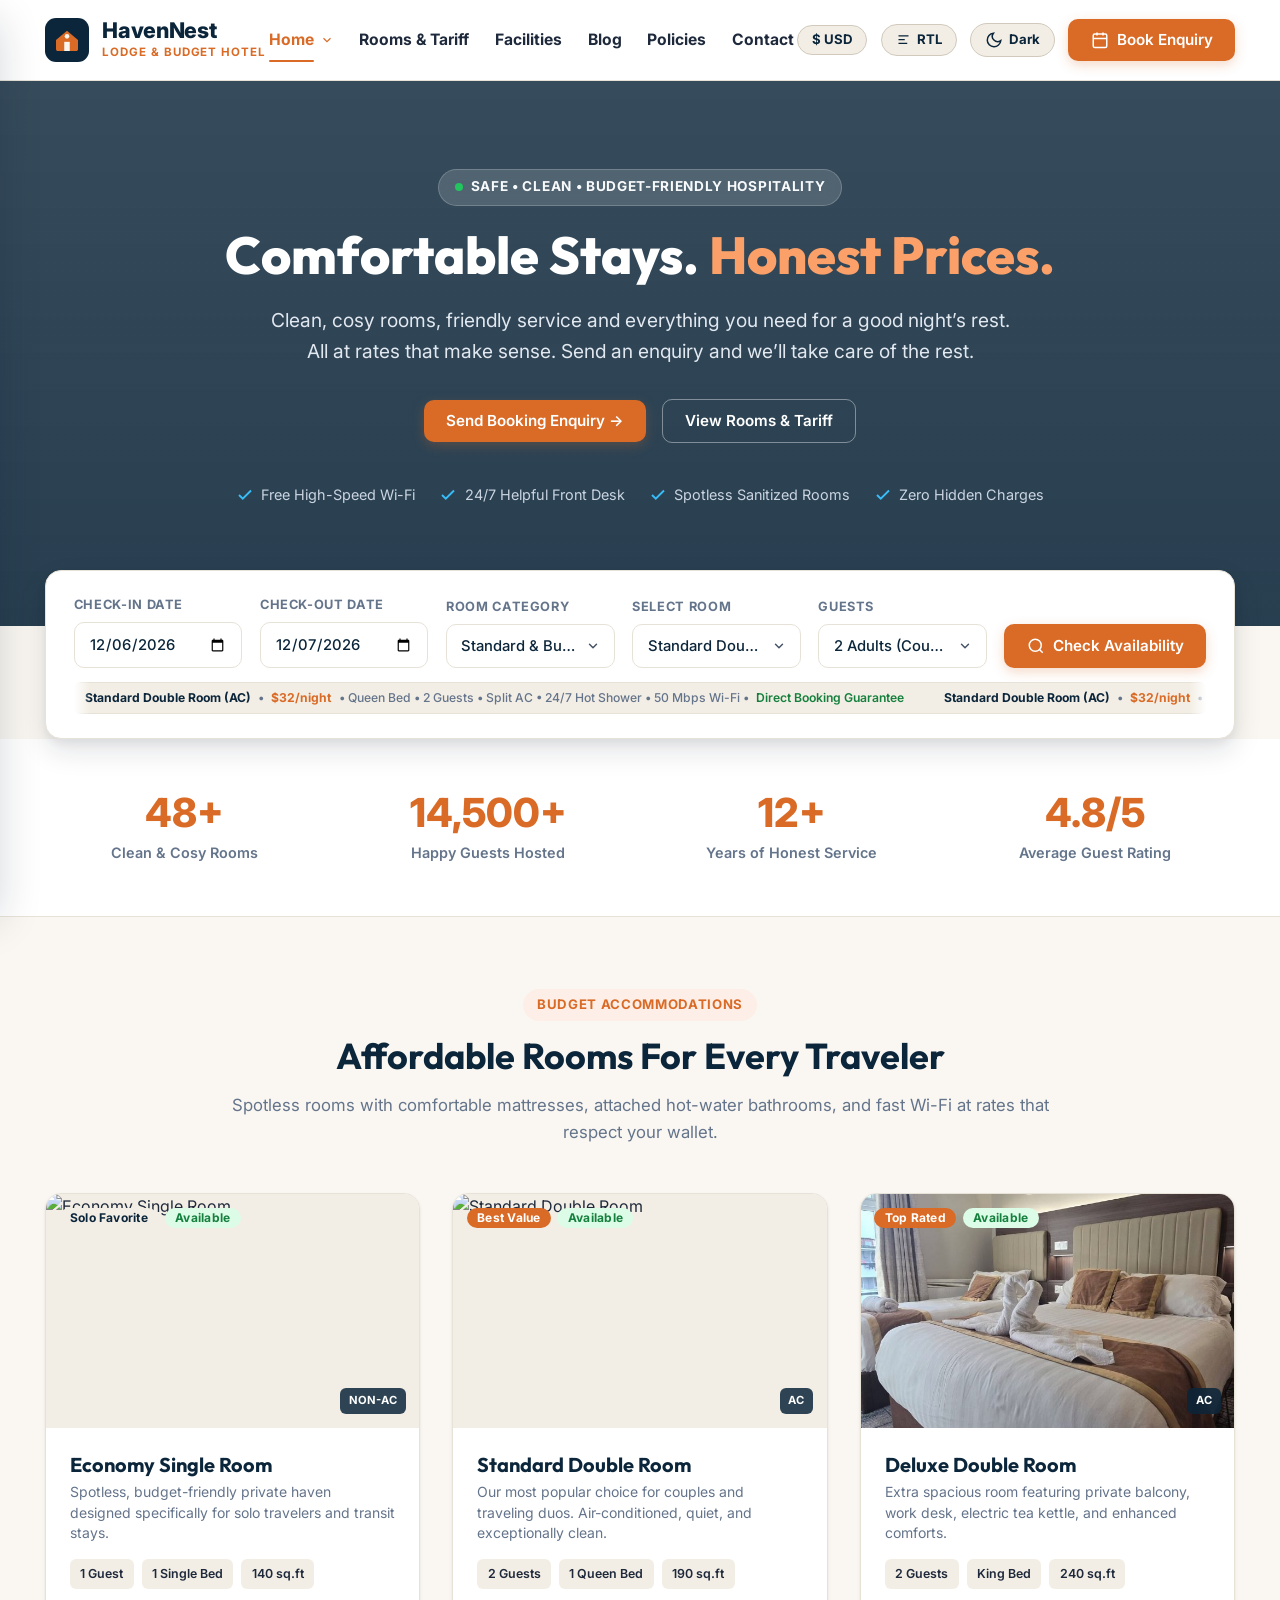
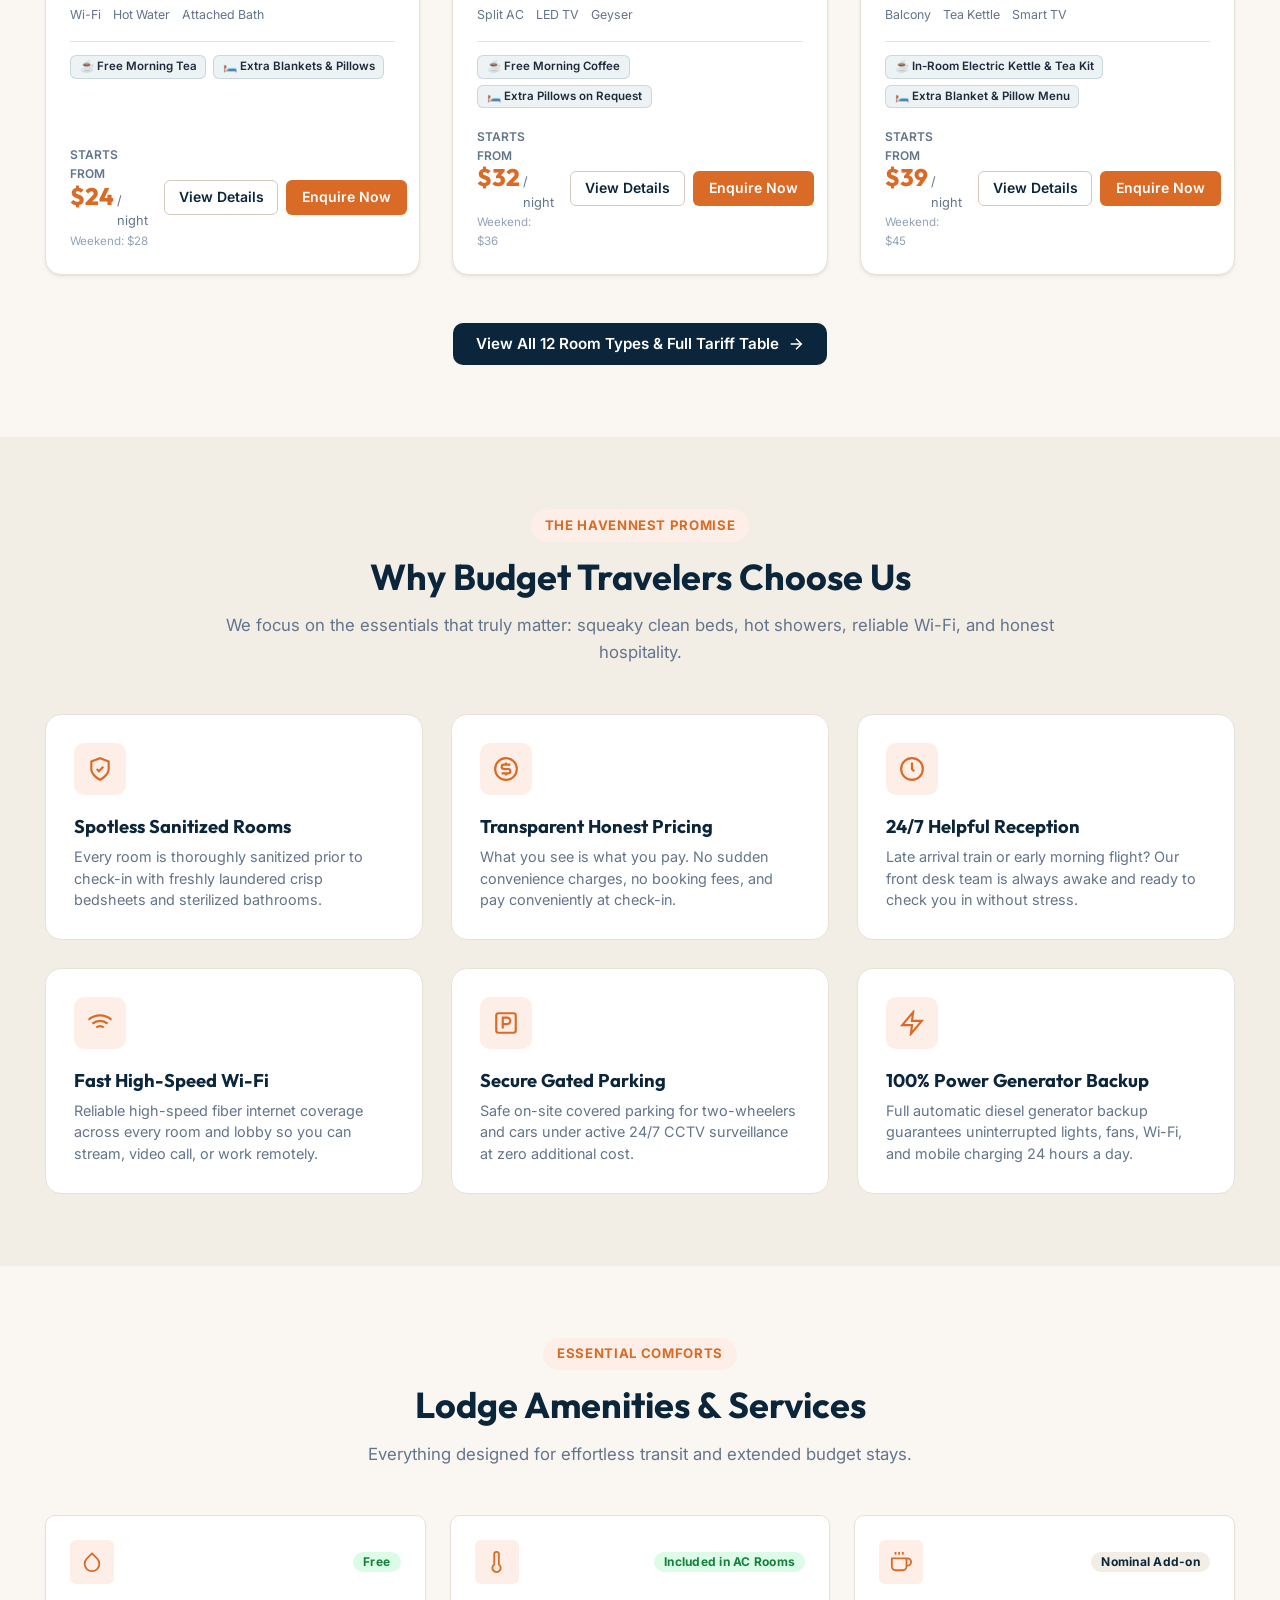
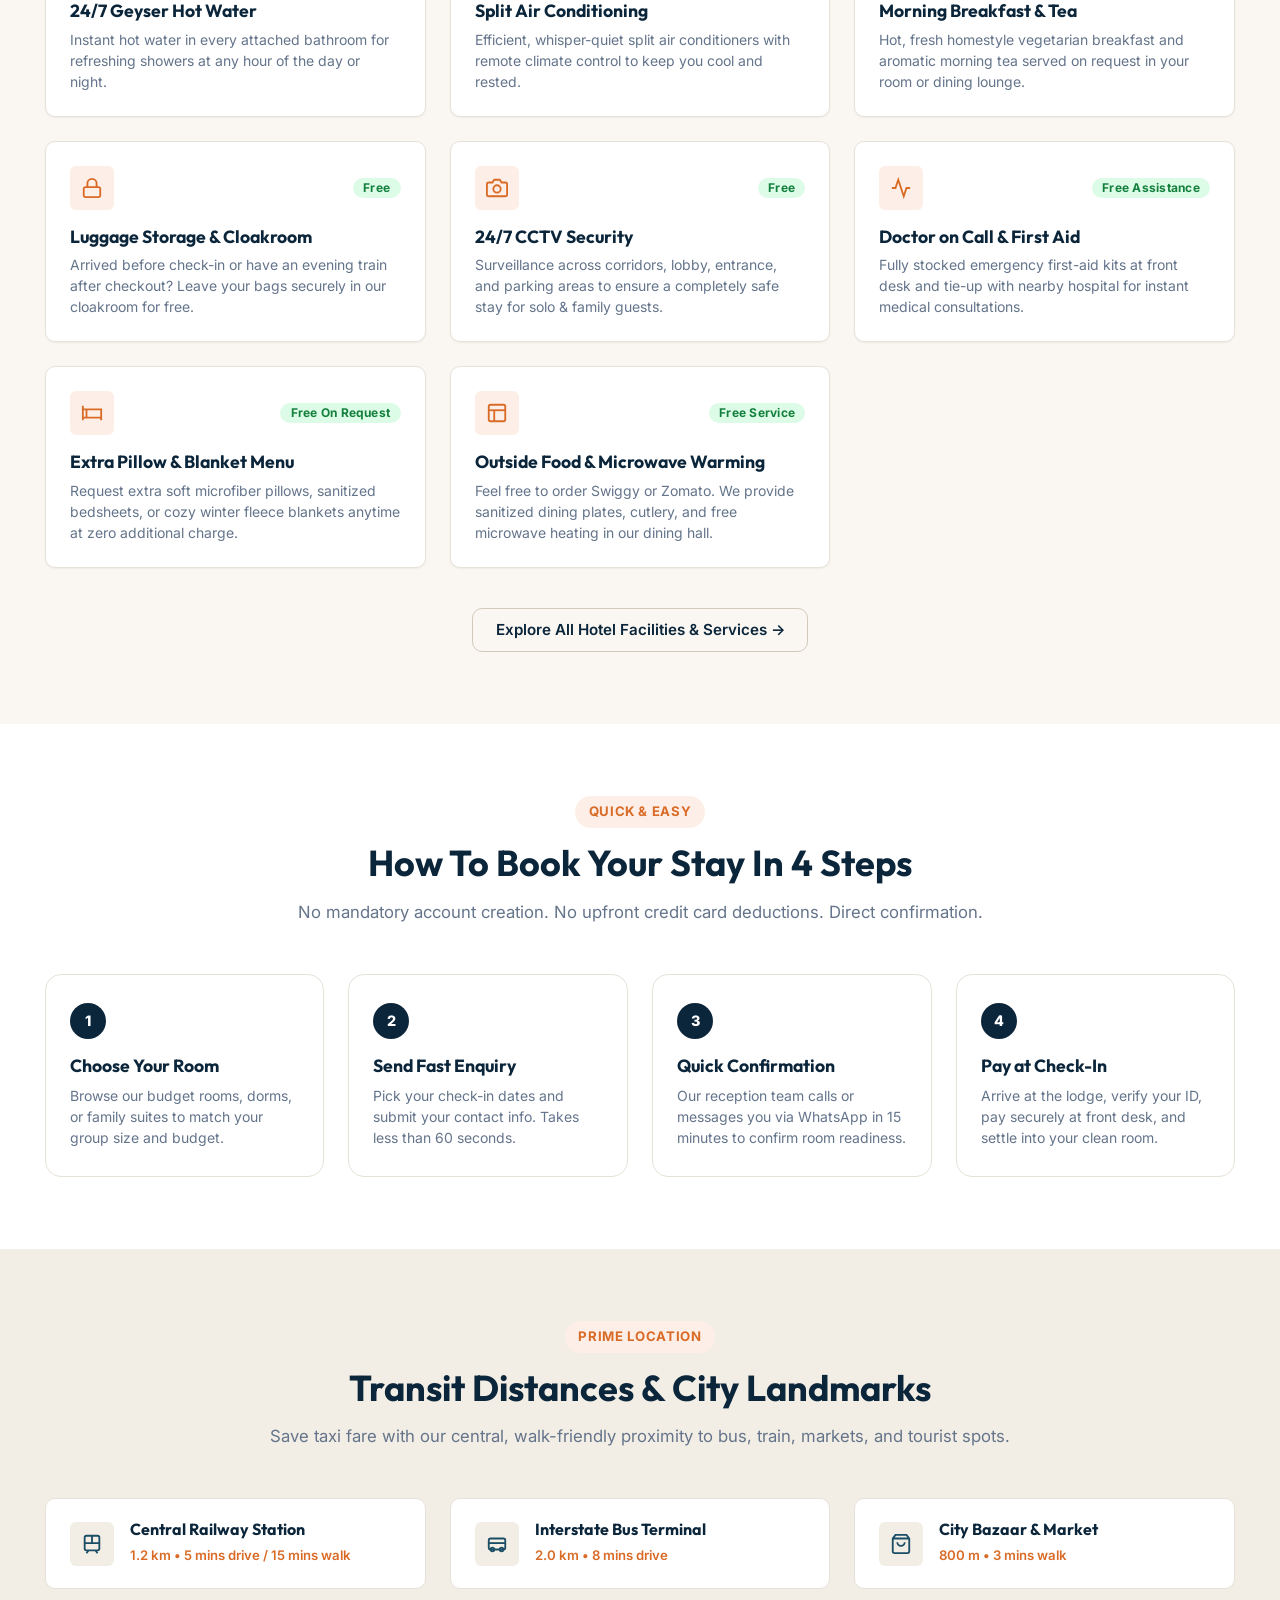
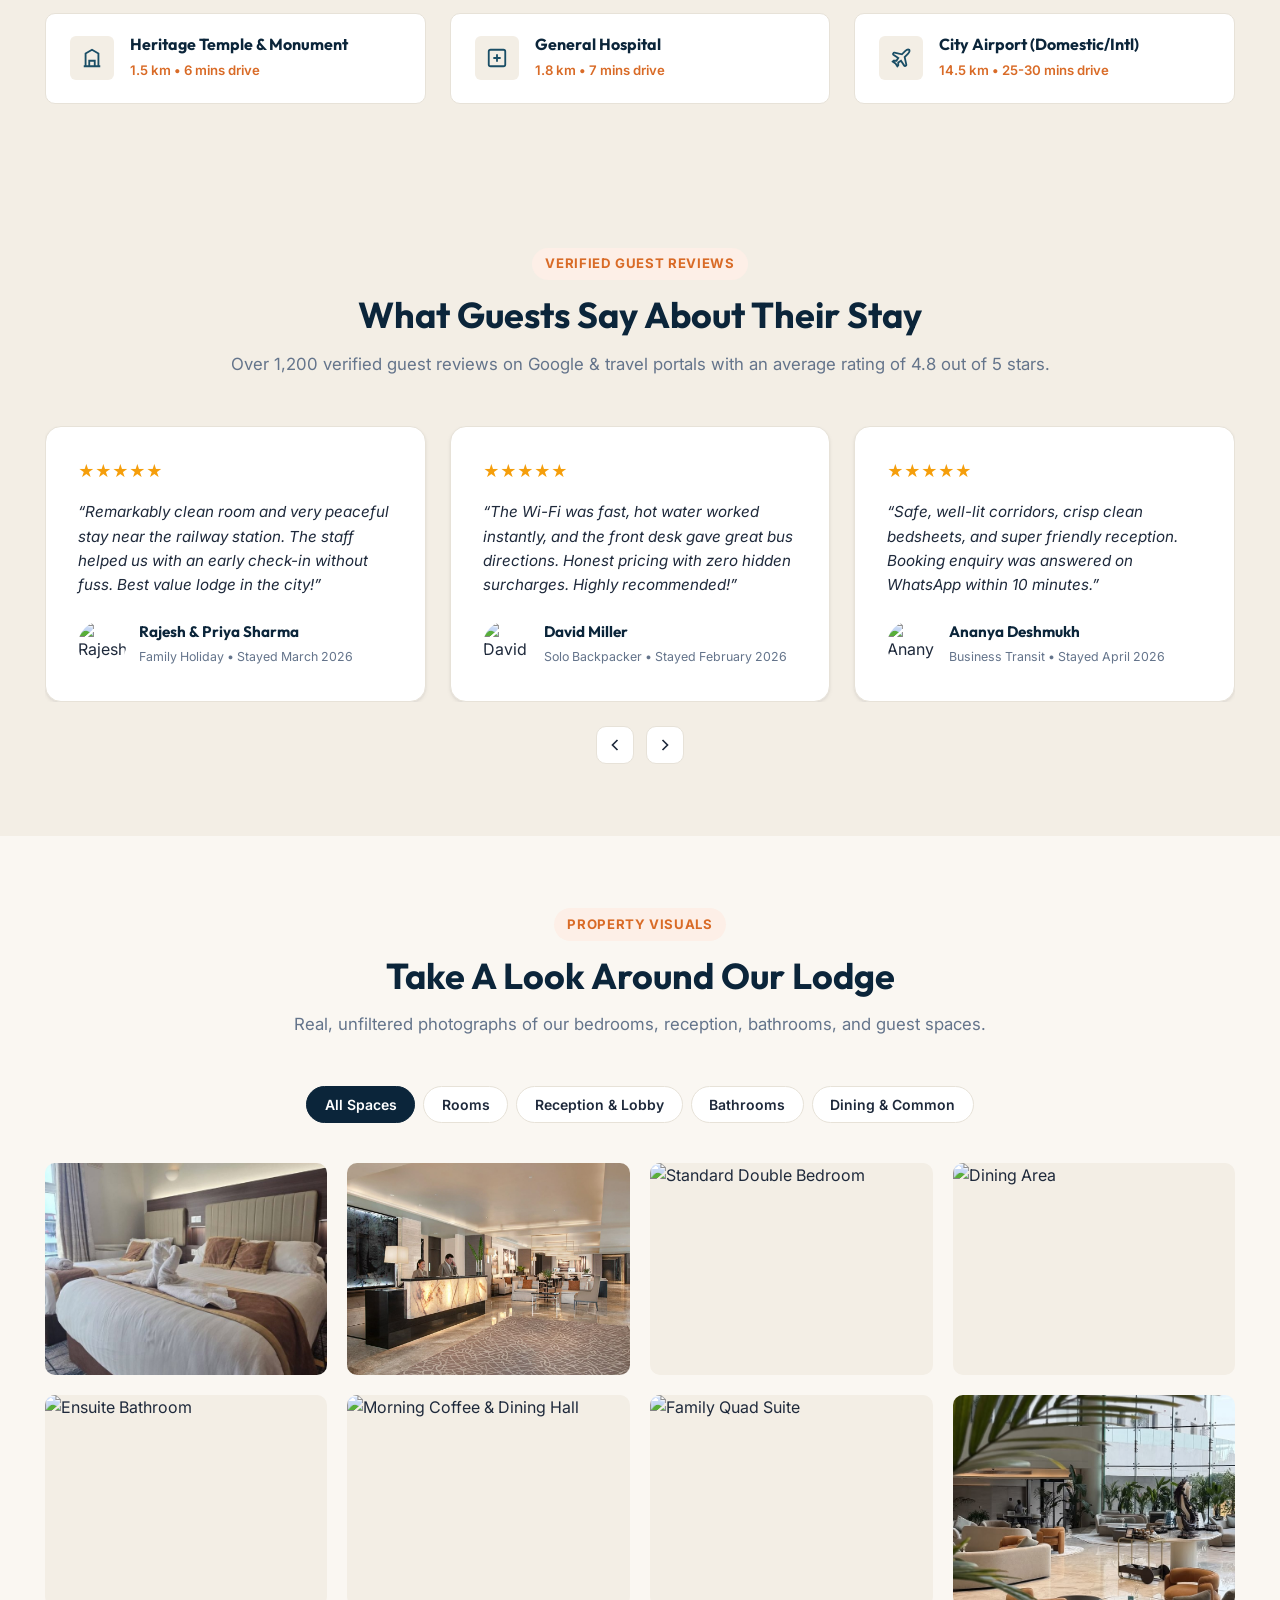
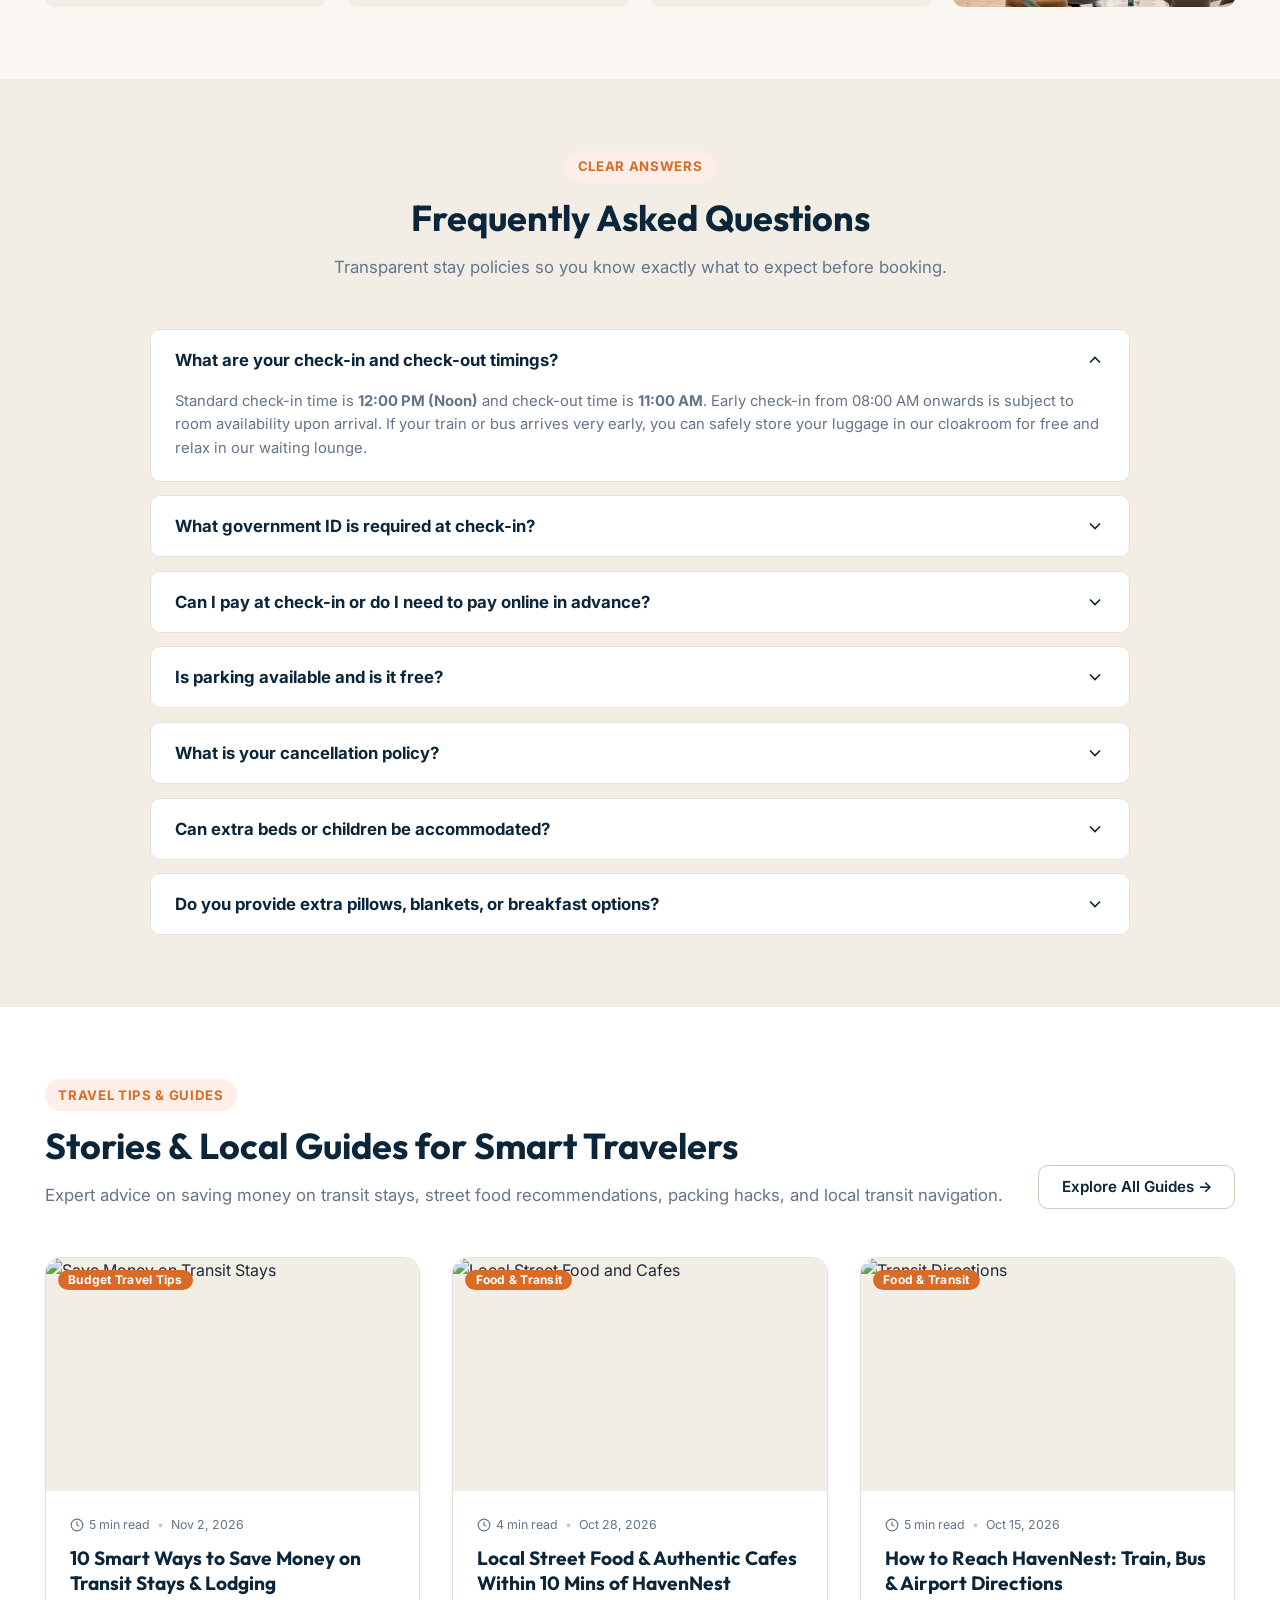
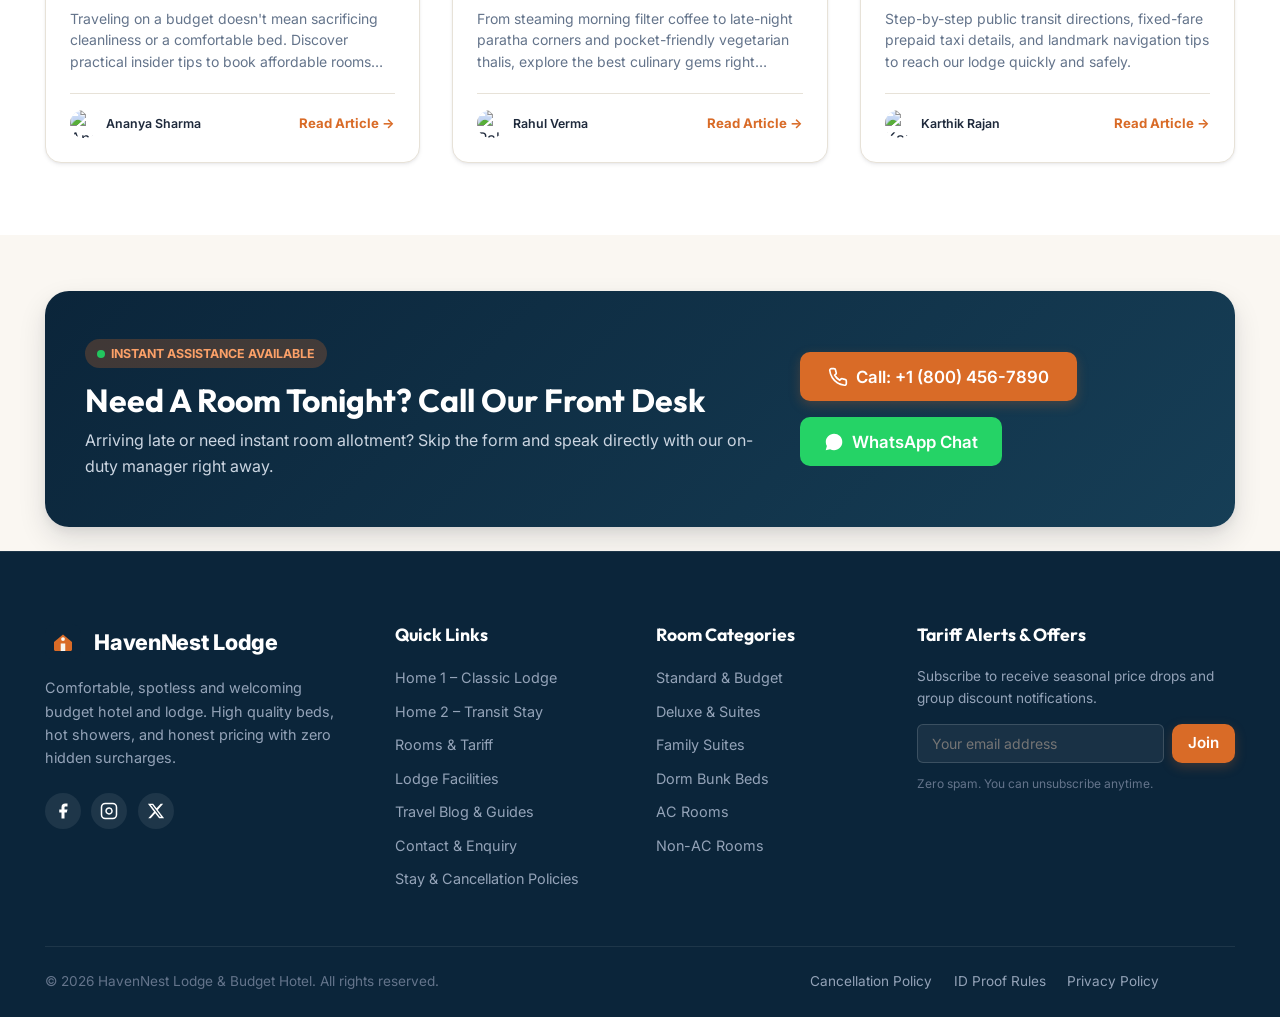
==== commit 5eef4e72: "intial bug identifications and fixes" ====
--- a/index.html
+++ b/index.html
@@ -271,13 +271,6 @@
             <option value="budget-twin">Budget Twin Room (AC)</option>
             <option value="triple-sharing">Triple Sharing Room (AC)</option>
           </select>
-          <!-- Live Animated Scrolling Room Ticker -->
-          <div class="room-category-ticker" id="qb-room-ticker" aria-hidden="true">
-            <div class="room-ticker-track" id="qb-ticker-track">
-              <span class="room-ticker-item" id="qb-ticker-item-1"></span>
-              <span class="room-ticker-item" id="qb-ticker-item-2"></span>
-            </div>
-          </div>
         </div>
 
         <div class="form-field-group">
@@ -298,6 +291,14 @@
           </button>
         </div>
       </form>
+
+      <!-- Live Animated Scrolling Room Ticker (Full Width underneath form) -->
+      <div class="room-category-ticker" id="qb-room-ticker" aria-hidden="true" style="margin-top: 0.85rem;">
+        <div class="room-ticker-track" id="qb-ticker-track">
+          <span class="room-ticker-item" id="qb-ticker-item-1"></span>
+          <span class="room-ticker-item" id="qb-ticker-item-2"></span>
+        </div>
+      </div>
     </div>
   </div>
 
@@ -376,10 +377,10 @@
               <div class="room-price-block">
                 <span class="price-from">Starts from</span>
                 <div class="price-value-row">
-                  <span class="price-amount">$24</span>
+                  <span class="price-amount" data-room-price="economy-single">$24</span>
                   <span class="price-period">/ night</span>
                 </div>
-                <span class="price-weekend">Weekend: $28</span>
+                <span class="price-weekend" data-room-weekend="economy-single">Weekend: $28</span>
               </div>
               <div class="room-card-actions">
                 <button type="button" class="btn btn-outline-sm" data-modal-room="economy-single">View Details</button>
@@ -422,10 +423,10 @@
               <div class="room-price-block">
                 <span class="price-from">Starts from</span>
                 <div class="price-value-row">
-                  <span class="price-amount">$32</span>
+                  <span class="price-amount" data-room-price="standard-double">$32</span>
                   <span class="price-period">/ night</span>
                 </div>
-                <span class="price-weekend">Weekend: $36</span>
+                <span class="price-weekend" data-room-weekend="standard-double">Weekend: $36</span>
               </div>
               <div class="room-card-actions">
                 <button type="button" class="btn btn-outline-sm" data-modal-room="standard-double">View Details</button>
@@ -468,10 +469,10 @@
               <div class="room-price-block">
                 <span class="price-from">Starts from</span>
                 <div class="price-value-row">
-                  <span class="price-amount">$39</span>
+                  <span class="price-amount" data-room-price="deluxe-double">$39</span>
                   <span class="price-period">/ night</span>
                 </div>
-                <span class="price-weekend">Weekend: $45</span>
+                <span class="price-weekend" data-room-weekend="deluxe-double">Weekend: $45</span>
               </div>
               <div class="room-card-actions">
                 <button type="button" class="btn btn-outline-sm" data-modal-room="deluxe-double">View Details</button>
--- a/assets/css/style.css
+++ b/assets/css/style.css
@@ -5024,6 +5024,7 @@
   gap: 1rem;
   font-size: 0.85rem;
   color: #64748B;
+  padding-inline-end: 4.75rem; /* Ensures legal links never get covered by fixed floating back-to-top button */
 }
 
 @media (max-width: 768px) {
@@ -5041,6 +5042,7 @@
     text-align: center;
     gap: 0.65rem;
     padding-block: 1.15rem;
+    padding-inline-end: 0;
   }
   body:has(.mobile-bottom-bar) .footer-bottom {
     padding-block-end: calc(0.75rem + 60px);
@@ -5053,7 +5055,9 @@
 
 .footer-legal-links {
   display: flex;
-  gap: 1.25rem;
+  gap: 1.35rem;
+  align-items: center;
+  flex-wrap: wrap;
 }
 
 .footer-legal-links a {
@@ -5108,12 +5112,198 @@
 }
 
 /* ==========================================================================
-   RTL LOGICAL ADJUSTMENTS
+   RTL LOGICAL ADJUSTMENTS & BIDIRECTIONAL TEXT PRESERVATION
+   Fixes Unicode Bidirectional Algorithm (UBA) issue where neutral punctuation
+   (periods, question marks, exclamation marks, colons) at sentence ends
+   incorrectly resolved to the physical line end (beginning) in RTL mode.
    ========================================================================== */
 [dir="rtl"] {
   text-align: right;
 }
 
+/* Ensure all text-containing elements and containers evaluate English/Latin sentences with natural LTR embedding
+   so trailing periods, exclamation marks, colons, and question marks stay at the end of the sentence */
+[dir="rtl"] p,
+[dir="rtl"] span,
+[dir="rtl"] a,
+[dir="rtl"] li,
+[dir="rtl"] dt,
+[dir="rtl"] dd,
+[dir="rtl"] blockquote,
+[dir="rtl"] figcaption,
+[dir="rtl"] label,
+[dir="rtl"] strong,
+[dir="rtl"] b,
+[dir="rtl"] em,
+[dir="rtl"] i,
+[dir="rtl"] small,
+[dir="rtl"] h1,
+[dir="rtl"] h2,
+[dir="rtl"] h3,
+[dir="rtl"] h4,
+[dir="rtl"] h5,
+[dir="rtl"] h6,
+[dir="rtl"] button,
+[dir="rtl"] summary,
+[dir="rtl"] details,
+[dir="rtl"] input,
+[dir="rtl"] textarea,
+[dir="rtl"] select,
+[dir="rtl"] td,
+[dir="rtl"] th,
+[dir="rtl"] .hero-title,
+[dir="rtl"] .hero-subtitle,
+[dir="rtl"] .hero-split-title,
+[dir="rtl"] .hero-split-desc,
+[dir="rtl"] .section-title,
+[dir="rtl"] .section-subtitle,
+[dir="rtl"] .section-desc,
+[dir="rtl"] .room-card-title,
+[dir="rtl"] .room-card-desc,
+[dir="rtl"] .room-feature-item,
+[dir="rtl"] .facility-card,
+[dir="rtl"] .facility-card *,
+[dir="rtl"] .policy-item,
+[dir="rtl"] .policy-item *,
+[dir="rtl"] .accordion-item,
+[dir="rtl"] .accordion-item *,
+[dir="rtl"] .accordion-header,
+[dir="rtl"] .accordion-header *,
+[dir="rtl"] .accordion-panel,
+[dir="rtl"] .accordion-panel *,
+[dir="rtl"] .accordion-content,
+[dir="rtl"] .accordion-content *,
+[dir="rtl"] .accordion-body,
+[dir="rtl"] .accordion-body *,
+[dir="rtl"] .accordion-title,
+[dir="rtl"] .footer-text,
+[dir="rtl"] .footer-col,
+[dir="rtl"] .footer-col *,
+[dir="rtl"] .footer-bottom,
+[dir="rtl"] .footer-bottom *,
+[dir="rtl"] .haven-modal,
+[dir="rtl"] .haven-modal *,
+[dir="rtl"] .modal-dialog,
+[dir="rtl"] .modal-dialog *,
+[dir="rtl"] .modal-content-scroll,
+[dir="rtl"] .modal-content-scroll *,
+[dir="rtl"] .modal-article-body,
+[dir="rtl"] .modal-article-body *,
+[dir="rtl"] .testimonial-card,
+[dir="rtl"] .testimonial-card *,
+[dir="rtl"] .testimonial-text,
+[dir="rtl"] .review-comment,
+[dir="rtl"] .meta-desc,
+[dir="rtl"] .ticker-text,
+[dir="rtl"] .info-item,
+[dir="rtl"] .info-item *,
+[dir="rtl"] .info-list-item,
+[dir="rtl"] .feature-text,
+[dir="rtl"] .feature-desc,
+[dir="rtl"] .transit-desc,
+[dir="rtl"] .about-lead,
+[dir="rtl"] .badge,
+[dir="rtl"] .chip,
+[dir="rtl"] .spec-pill,
+[dir="rtl"] .icon-tag,
+[dir="rtl"] .room-benefit-tag,
+[dir="rtl"] .blog-card,
+[dir="rtl"] .blog-card *,
+[dir="rtl"] .form-group,
+[dir="rtl"] .form-group *,
+[dir="rtl"] .form-label,
+[dir="rtl"] .form-error,
+[dir="rtl"] .field-note,
+[dir="rtl"] .toast-message,
+[dir="rtl"] .card,
+[dir="rtl"] .card * {
+  unicode-bidi: plaintext;
+  text-align: start;
+}
+
+/* Explicit Centering for Section Headers & Centered Elements in RTL */
+[dir="rtl"] .section-header,
+[dir="rtl"] .section-header h2,
+[dir="rtl"] .section-header p,
+[dir="rtl"] .hero-content,
+[dir="rtl"] .hero-content h1,
+[dir="rtl"] .hero-content p,
+[dir="rtl"] .hero-content .hero-subtitle,
+[dir="rtl"] .text-center,
+[dir="rtl"] .stat-card,
+[dir="rtl"] .stat-card h3,
+[dir="rtl"] .stat-card p,
+[dir="rtl"] .stat-number,
+[dir="rtl"] .stat-label {
+  text-align: center !important;
+}
+
+/* Strict LTR Isolation for Numbers, Rates, Phones, Emails, and Math */
+[dir="rtl"] .stat-number,
+[dir="rtl"] .price-amount,
+[dir="rtl"] .price-weekend,
+[dir="rtl"] .rate-primary,
+[dir="rtl"] .ticker-rate,
+[dir="rtl"] .estimate-highlight,
+[dir="rtl"] .estimate-inr,
+[dir="rtl"] .calc-live-total,
+[dir="rtl"] .calc-inr-note,
+[dir="rtl"] a[href^="tel:"],
+[dir="rtl"] a[href^="mailto:"],
+[dir="rtl"] .tel,
+[dir="rtl"] .phone-number,
+[dir="rtl"] .contact-phone {
+  direction: ltr !important;
+  unicode-bidi: isolate !important;
+  display: inline-block;
+}
+
+/* Form Controls & Scrolling Room Ticker in RTL */
+[dir="rtl"] .room-category-ticker {
+  direction: ltr;
+}
+
+[dir="rtl"] .room-ticker-track {
+  direction: ltr;
+}
+
+[dir="rtl"] .form-field-control,
+[dir="rtl"] .form-control {
+  text-align: start;
+}
+
+/* Calculator & Estimation Receipt Rows in RTL */
+[dir="rtl"] .calc-summary-row,
+[dir="rtl"] .calc-summary-row span,
+[dir="rtl"] .calc-summary-total,
+[dir="rtl"] .calc-summary-total span,
+[dir="rtl"] .calc-summary-total-label,
+[dir="rtl"] .calc-summary-price-note,
+[dir="rtl"] .calc-addon-info,
+[dir="rtl"] .calc-addon-info span,
+[dir="rtl"] .estimate-meta,
+[dir="rtl"] .estimate-meta span,
+[dir="rtl"] .estimate-meta small {
+  unicode-bidi: plaintext;
+}
+
+[dir="rtl"] .calc-summary-row strong,
+[dir="rtl"] .calc-summary-row span:last-child,
+[dir="rtl"] #calc-summary-duration,
+[dir="rtl"] #calc-summary-room-rate,
+[dir="rtl"] #calc-summary-total,
+[dir="rtl"] #calc-summary-grand-total,
+[dir="rtl"] .calc-summary-price,
+[dir="rtl"] .calc-addon-price,
+[dir="rtl"] .currency-toggle-btn,
+[dir="rtl"] .currency-current,
+[dir="rtl"] #enquiry-nights-count {
+  direction: ltr !important;
+  unicode-bidi: isolate !important;
+  display: inline-block;
+}
+
+/* Interactive Component Icons & Nav in RTL */
 [dir="rtl"] .accordion-icon {
   transform: rotate(0deg);
 }
@@ -5124,6 +5314,13 @@
 
 [dir="rtl"] .lightbox-prev-btn svg,
 [dir="rtl"] .lightbox-next-btn svg {
+  transform: scaleX(-1);
+}
+
+[dir="rtl"] .btn-text svg,
+[dir="rtl"] .btn-outline svg,
+[dir="rtl"] .btn-primary svg,
+[dir="rtl"] .breadcrumb-separator svg {
   transform: scaleX(-1);
 }
 
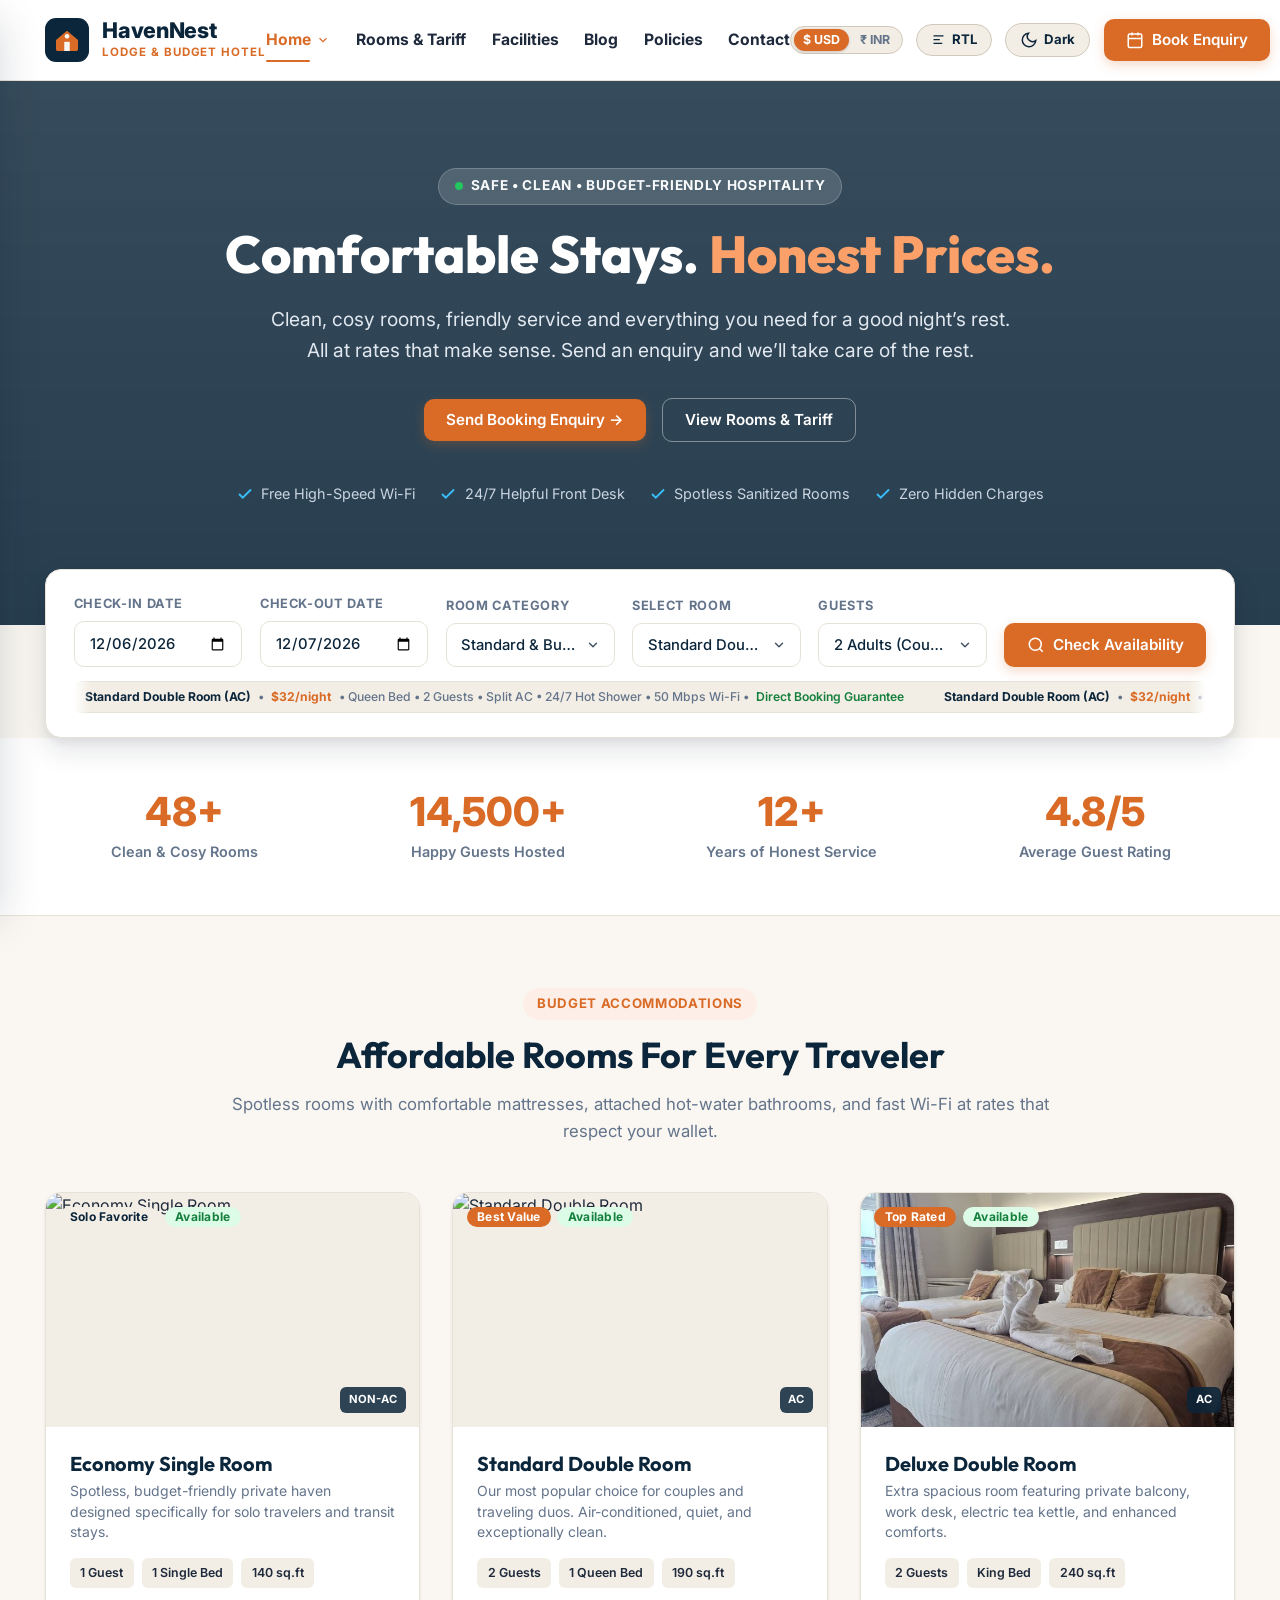
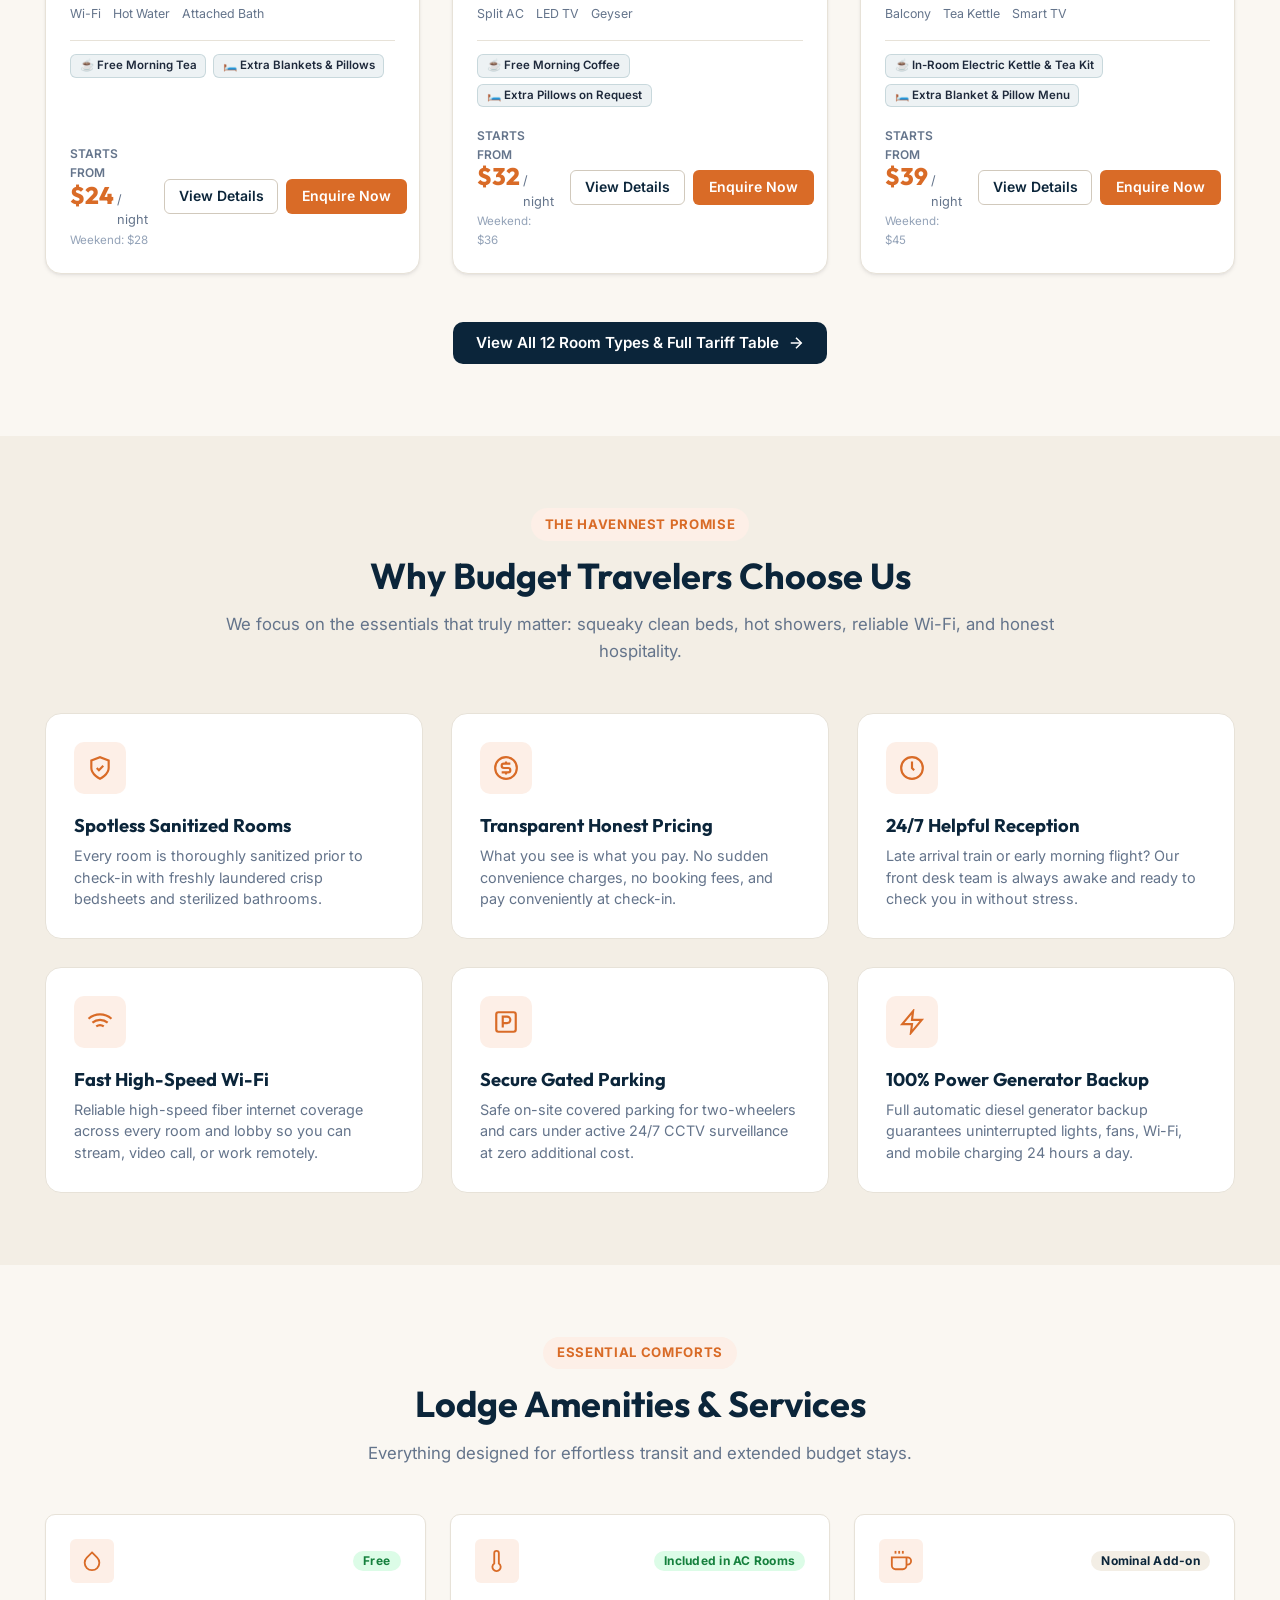
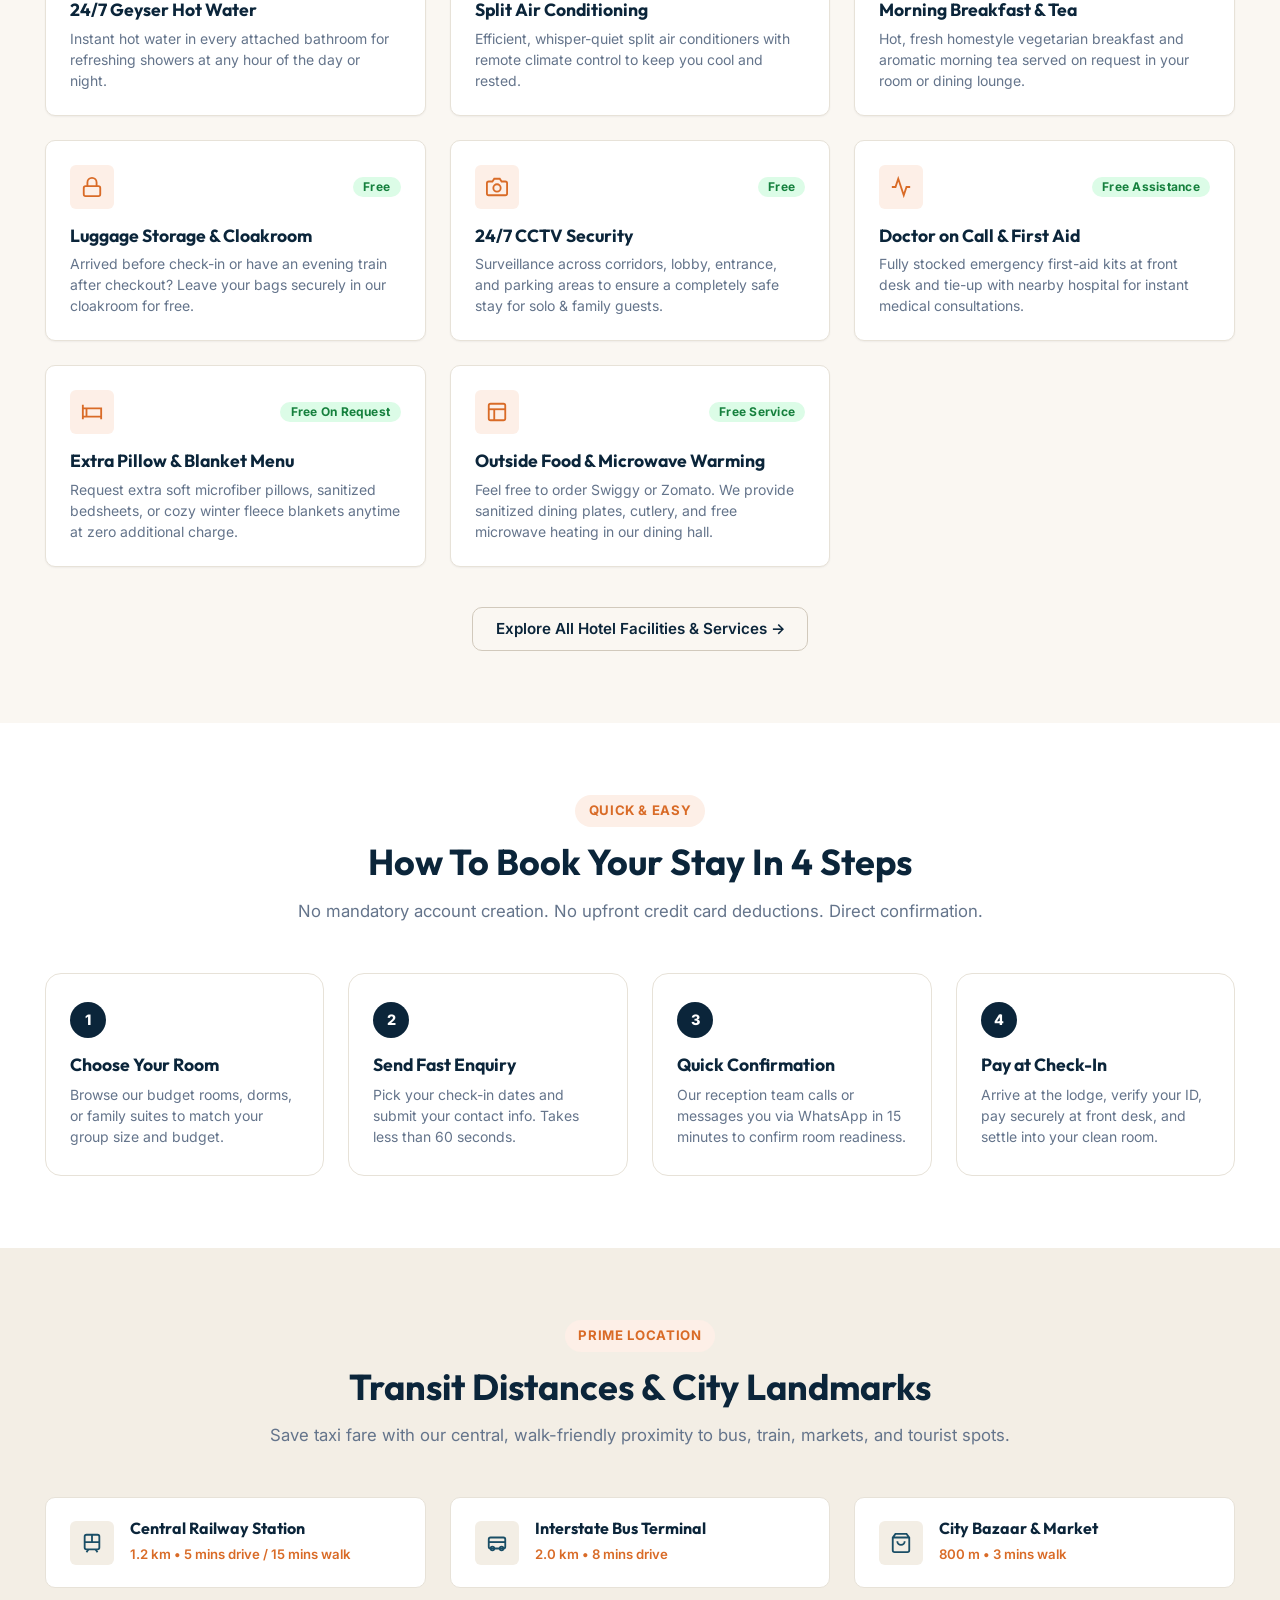
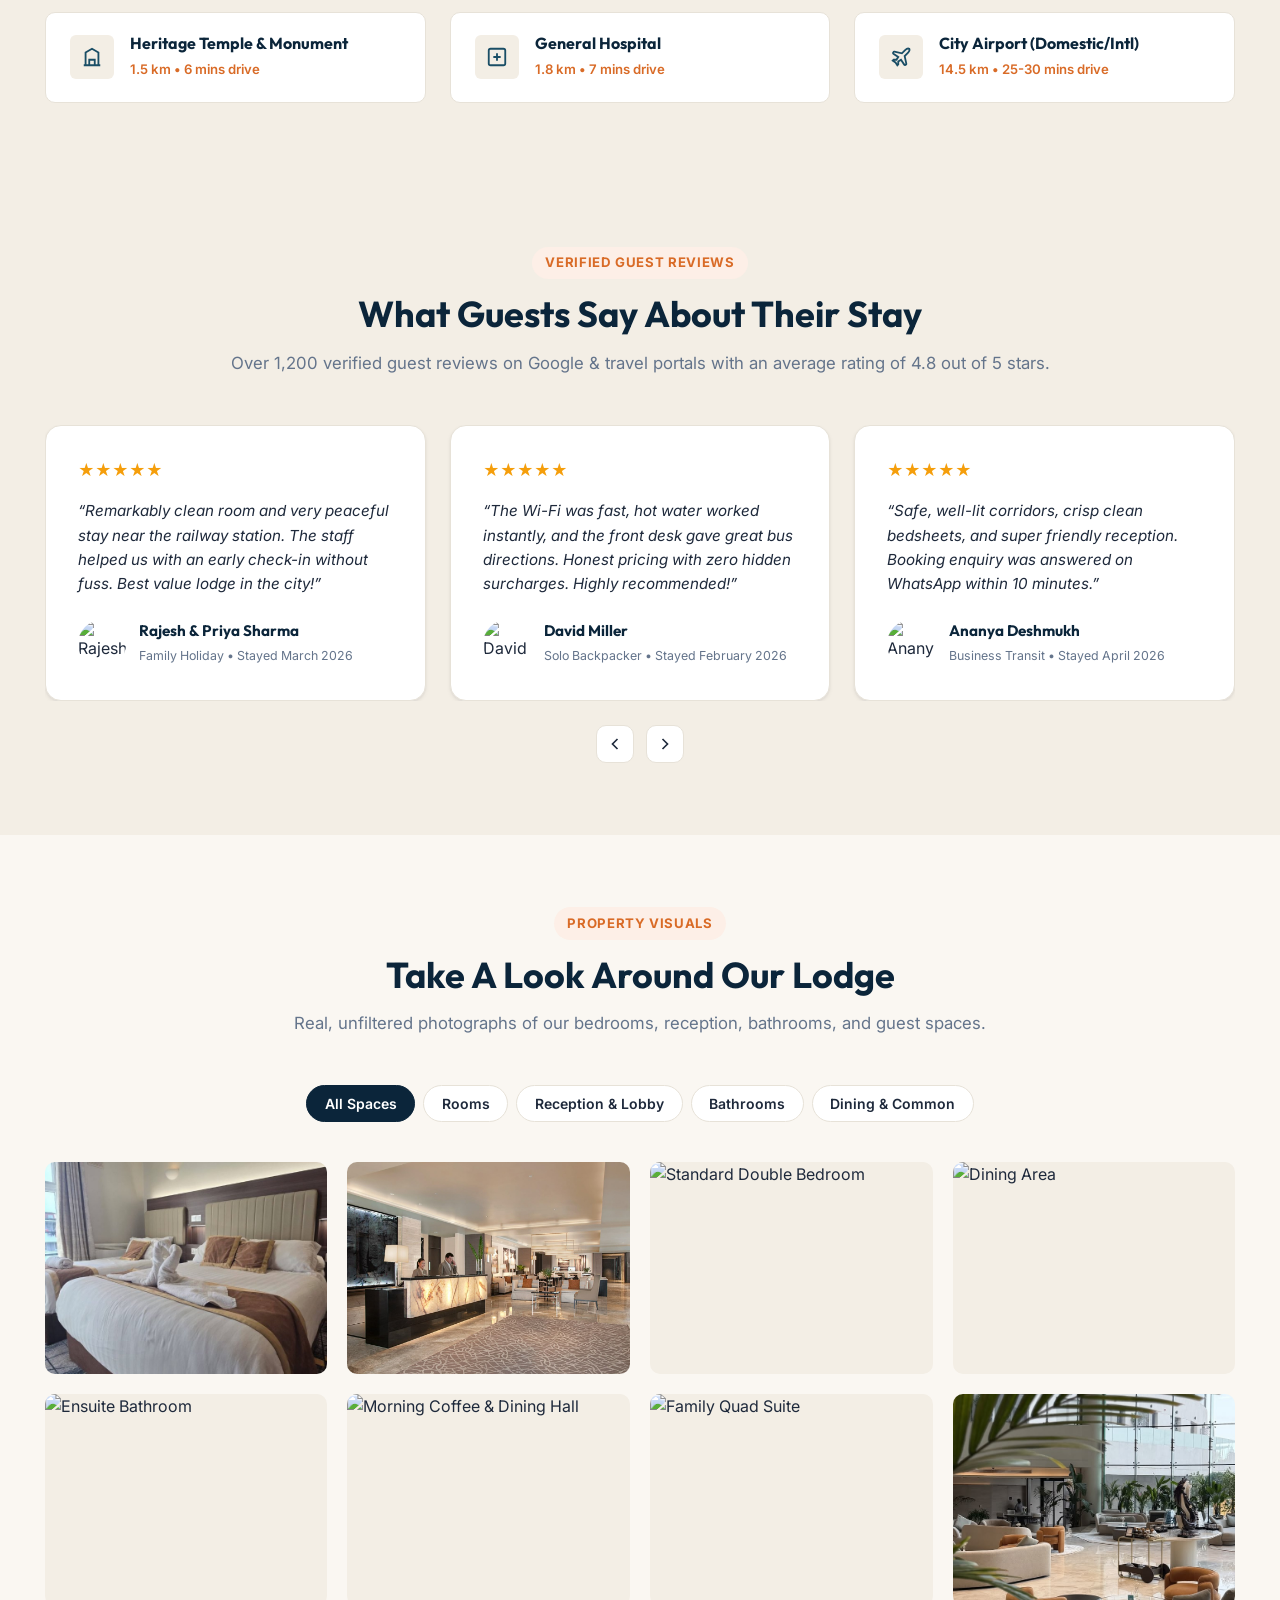
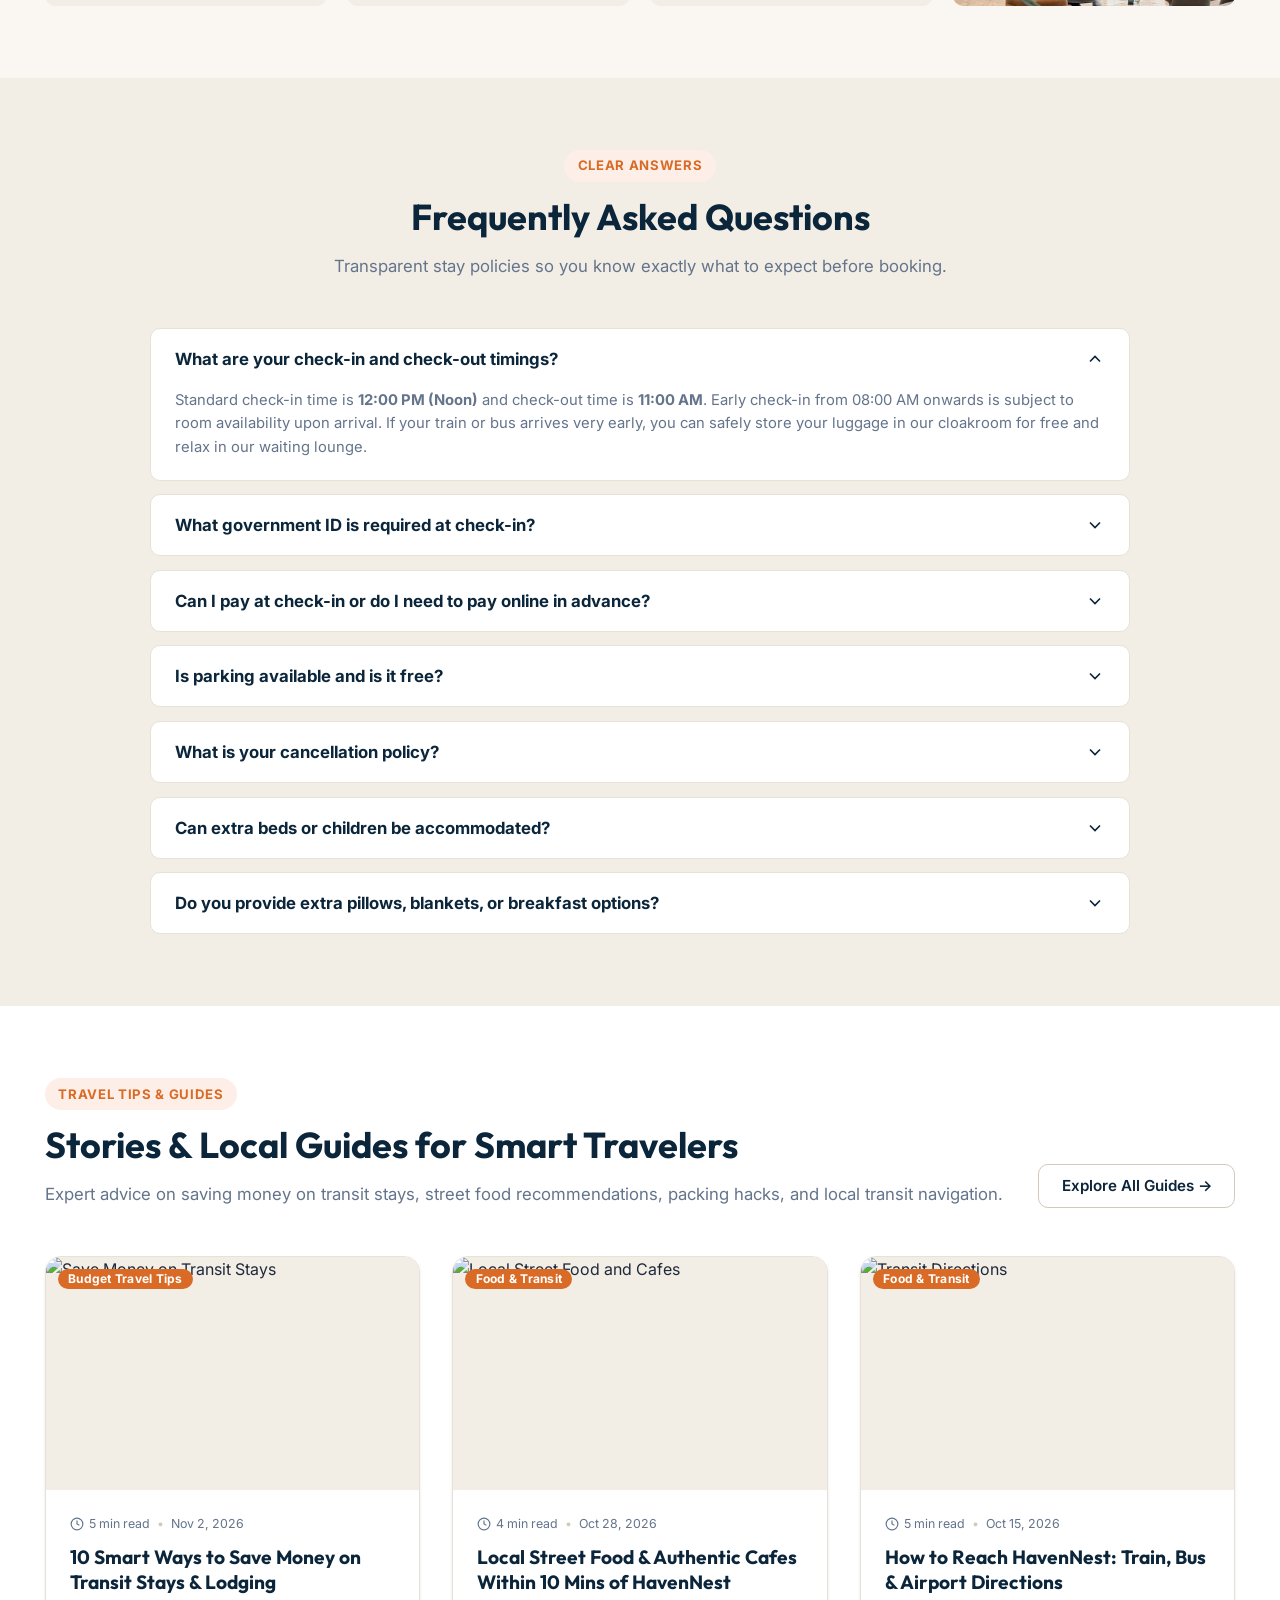
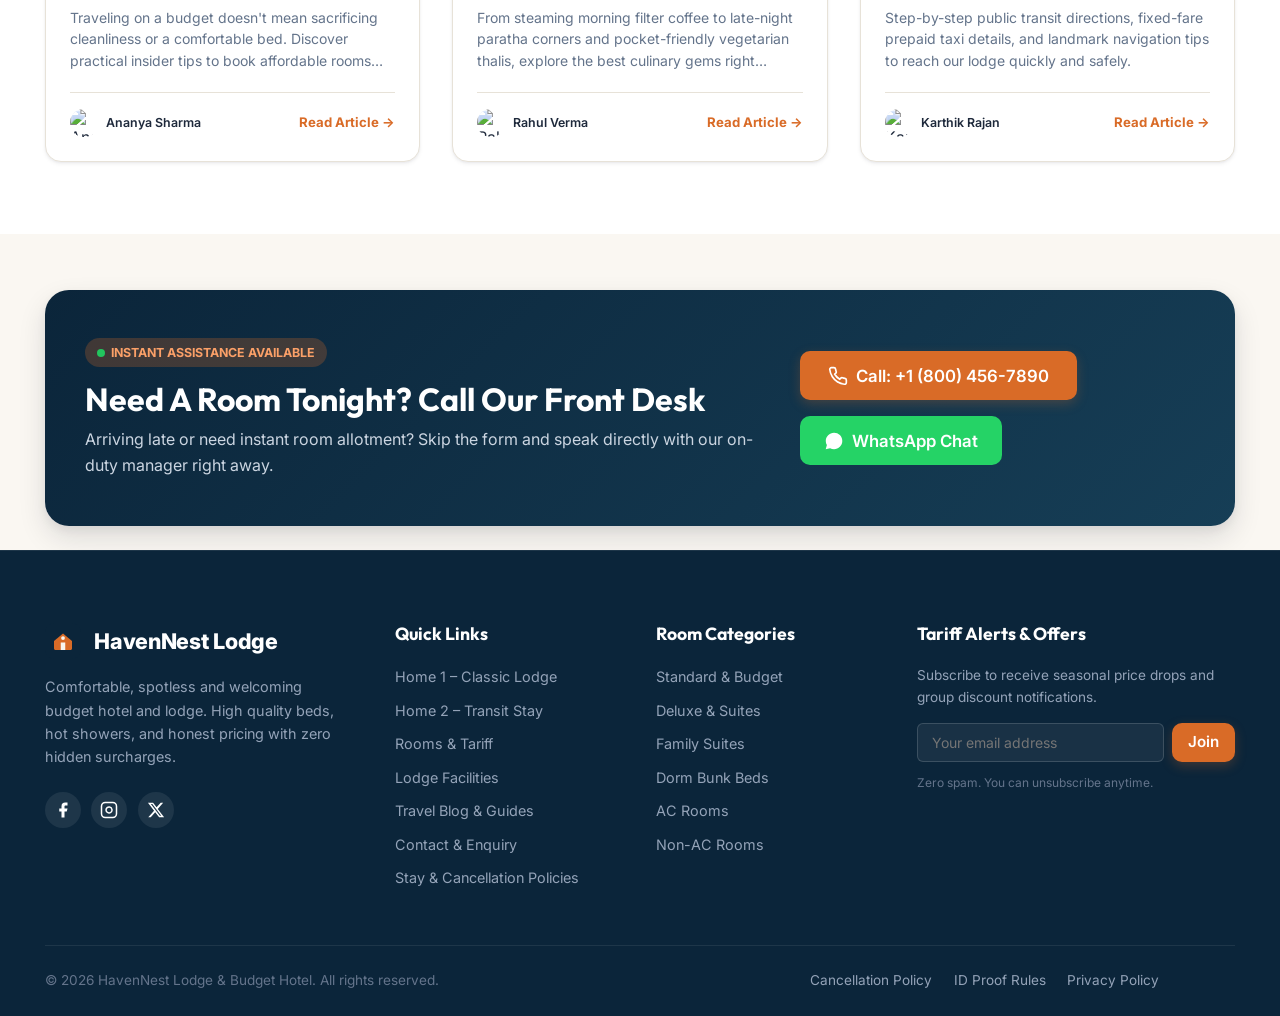
==== commit d5b42718: "Fix currency converter inverted behavior with segmented pill, align quick booking bar, and resolve U" ====
--- a/index.html
+++ b/index.html
@@ -109,8 +109,10 @@
       <!-- Desktop Actions -->
       <div class="navbar-actions">
         <!-- Currency Switcher -->
-        <button type="button" class="nav-control-btn currency-toggle-btn" aria-label="Toggle Currency" title="Switch Currency ($ / ₹)">
-          <span class="curr-label">$ USD</span>
+        <button type="button" class="nav-control-btn currency-toggle-btn" aria-label="Select Currency" title="Select Currency ($ USD / ₹ INR)">
+          <span class="curr-opt curr-opt-usd active" role="button" tabindex="0">$ USD</span>
+          <span class="curr-opt-divider">/</span>
+          <span class="curr-opt curr-opt-inr" role="button" tabindex="0">₹ INR</span>
         </button>
 
         <!-- LTR / RTL Toggle -->
@@ -157,8 +159,10 @@
     <div class="drawer-body">
       <!-- Mobile Quick Controls -->
       <div class="drawer-controls-row">
-        <button type="button" class="nav-control-btn currency-toggle-btn" aria-label="Toggle Currency">
-          <span class="curr-label">$ USD</span>
+        <button type="button" class="nav-control-btn currency-toggle-btn" aria-label="Select Currency" title="Select Currency ($ USD / ₹ INR)">
+          <span class="curr-opt curr-opt-usd active" role="button" tabindex="0">$ USD</span>
+          <span class="curr-opt-divider">/</span>
+          <span class="curr-opt curr-opt-inr" role="button" tabindex="0">₹ INR</span>
         </button>
         <button type="button" class="nav-control-btn rtl-toggle-btn" aria-label="Toggle RTL layout">
           <span class="rtl-label">RTL</span>
--- a/assets/css/style.css
+++ b/assets/css/style.css
@@ -66,6 +66,7 @@
 
   /* Layout & Sizing */
   --container-max: 1720px;
+  --navbar-height: 80px;
   --radius-sm: 6px;
   --radius-md: 10px;
   --radius-lg: 16px;
@@ -111,6 +112,18 @@
   padding: 0;
 }
 
+@media (max-width: 1200px) {
+  :root {
+    --navbar-height: 72px;
+  }
+}
+
+@media (max-width: 768px) {
+  :root {
+    --navbar-height: 64px;
+  }
+}
+
 html {
   font-size: 16px;
   scroll-behavior: smooth;
@@ -118,7 +131,6 @@
   overflow-x: hidden;
   max-width: 100%;
   width: 100%;
-  height: 100%;
 }
 
 body {
@@ -132,7 +144,12 @@
   min-height: 100vh;
   display: flex;
   flex-direction: column;
+  padding-top: var(--navbar-height);
   transition: background-color var(--transition-base), color var(--transition-base);
+}
+
+[id] {
+  scroll-margin-top: calc(var(--navbar-height) + 16px);
 }
 
 main,
@@ -458,9 +475,12 @@
 }
 
 .haven-navbar {
-  position: sticky;
+  position: fixed;
   top: 0;
-  z-index: 990;
+  left: 0;
+  right: 0;
+  width: 100%;
+  z-index: 1000;
   background-color: var(--bg-surface);
   border-block-end: 1px solid var(--border-light);
   transition: all var(--transition-base);
@@ -533,6 +553,83 @@
 
 [dir="rtl"] .nav-control-btn .rtl-icon svg {
   transform: scaleX(-1);
+}
+
+/* Segmented Currency Switcher ($ USD / ₹ INR) */
+.currency-toggle-btn {
+  display: inline-flex;
+  align-items: center;
+  padding: 2px 3px;
+  gap: 2px;
+  background-color: var(--bg-subtle);
+  border: 1.5px solid var(--border-medium);
+  border-radius: var(--radius-full);
+  cursor: pointer;
+  user-select: none;
+  transition: all var(--transition-fast);
+}
+
+.currency-toggle-btn:hover {
+  border-color: var(--brand-accent);
+  background-color: var(--bg-subtle);
+  transform: translateY(-1px);
+}
+
+.currency-toggle-btn .curr-opt {
+  padding: 0.32rem 0.55rem;
+  border-radius: var(--radius-full);
+  font-size: 0.775rem;
+  font-weight: 700;
+  color: var(--text-muted);
+  transition: all var(--transition-fast);
+  display: inline-flex;
+  align-items: center;
+  justify-content: center;
+  line-height: 1;
+  cursor: pointer;
+}
+
+.currency-toggle-btn .curr-opt:hover {
+  color: var(--text-heading);
+}
+
+.currency-toggle-btn .curr-opt.active {
+  background-color: var(--brand-accent);
+  color: #FFFFFF;
+  box-shadow: 0 1px 3px rgba(0, 0, 0, 0.18);
+}
+
+[data-theme="dark"] .currency-toggle-btn .curr-opt.active {
+  background-color: var(--brand-accent);
+  color: #FFFFFF;
+}
+
+.currency-toggle-btn .curr-opt-divider {
+  display: none;
+}
+
+@media (max-width: 1200px) {
+  .navbar-actions .currency-toggle-btn {
+    padding: 2px;
+    gap: 1px;
+  }
+  .navbar-actions .currency-toggle-btn .curr-opt {
+    padding: 0.25rem 0.45rem;
+    font-size: 0.725rem;
+  }
+}
+
+.drawer-controls-row .currency-toggle-btn {
+  flex: 1.35;
+  padding: 3px;
+  gap: 2px;
+}
+
+.drawer-controls-row .currency-toggle-btn .curr-opt {
+  flex: 1;
+  padding: 0.4rem 0.35rem;
+  font-size: 0.75rem;
+  text-align: center;
 }
 
 /* ==========================================================================
@@ -885,7 +982,7 @@
   inset: 0;
   background: rgba(0, 0, 0, 0.5);
   backdrop-filter: blur(4px);
-  z-index: 1000;
+  z-index: 1050;
   opacity: 0;
   visibility: hidden;
   transition: all var(--transition-base);
@@ -904,7 +1001,7 @@
   width: 320px;
   max-width: 85vw;
   background-color: var(--bg-surface);
-  z-index: 1001;
+  z-index: 1060;
   transform: translateX(-100%);
   transition: transform var(--transition-slow);
   display: flex;
@@ -5295,12 +5392,17 @@
 [dir="rtl"] #calc-summary-grand-total,
 [dir="rtl"] .calc-summary-price,
 [dir="rtl"] .calc-addon-price,
-[dir="rtl"] .currency-toggle-btn,
 [dir="rtl"] .currency-current,
 [dir="rtl"] #enquiry-nights-count {
   direction: ltr !important;
   unicode-bidi: isolate !important;
   display: inline-block;
+}
+
+[dir="rtl"] .currency-toggle-btn {
+  direction: ltr !important;
+  unicode-bidi: isolate !important;
+  display: inline-flex !important;
 }
 
 /* Interactive Component Icons & Nav in RTL */
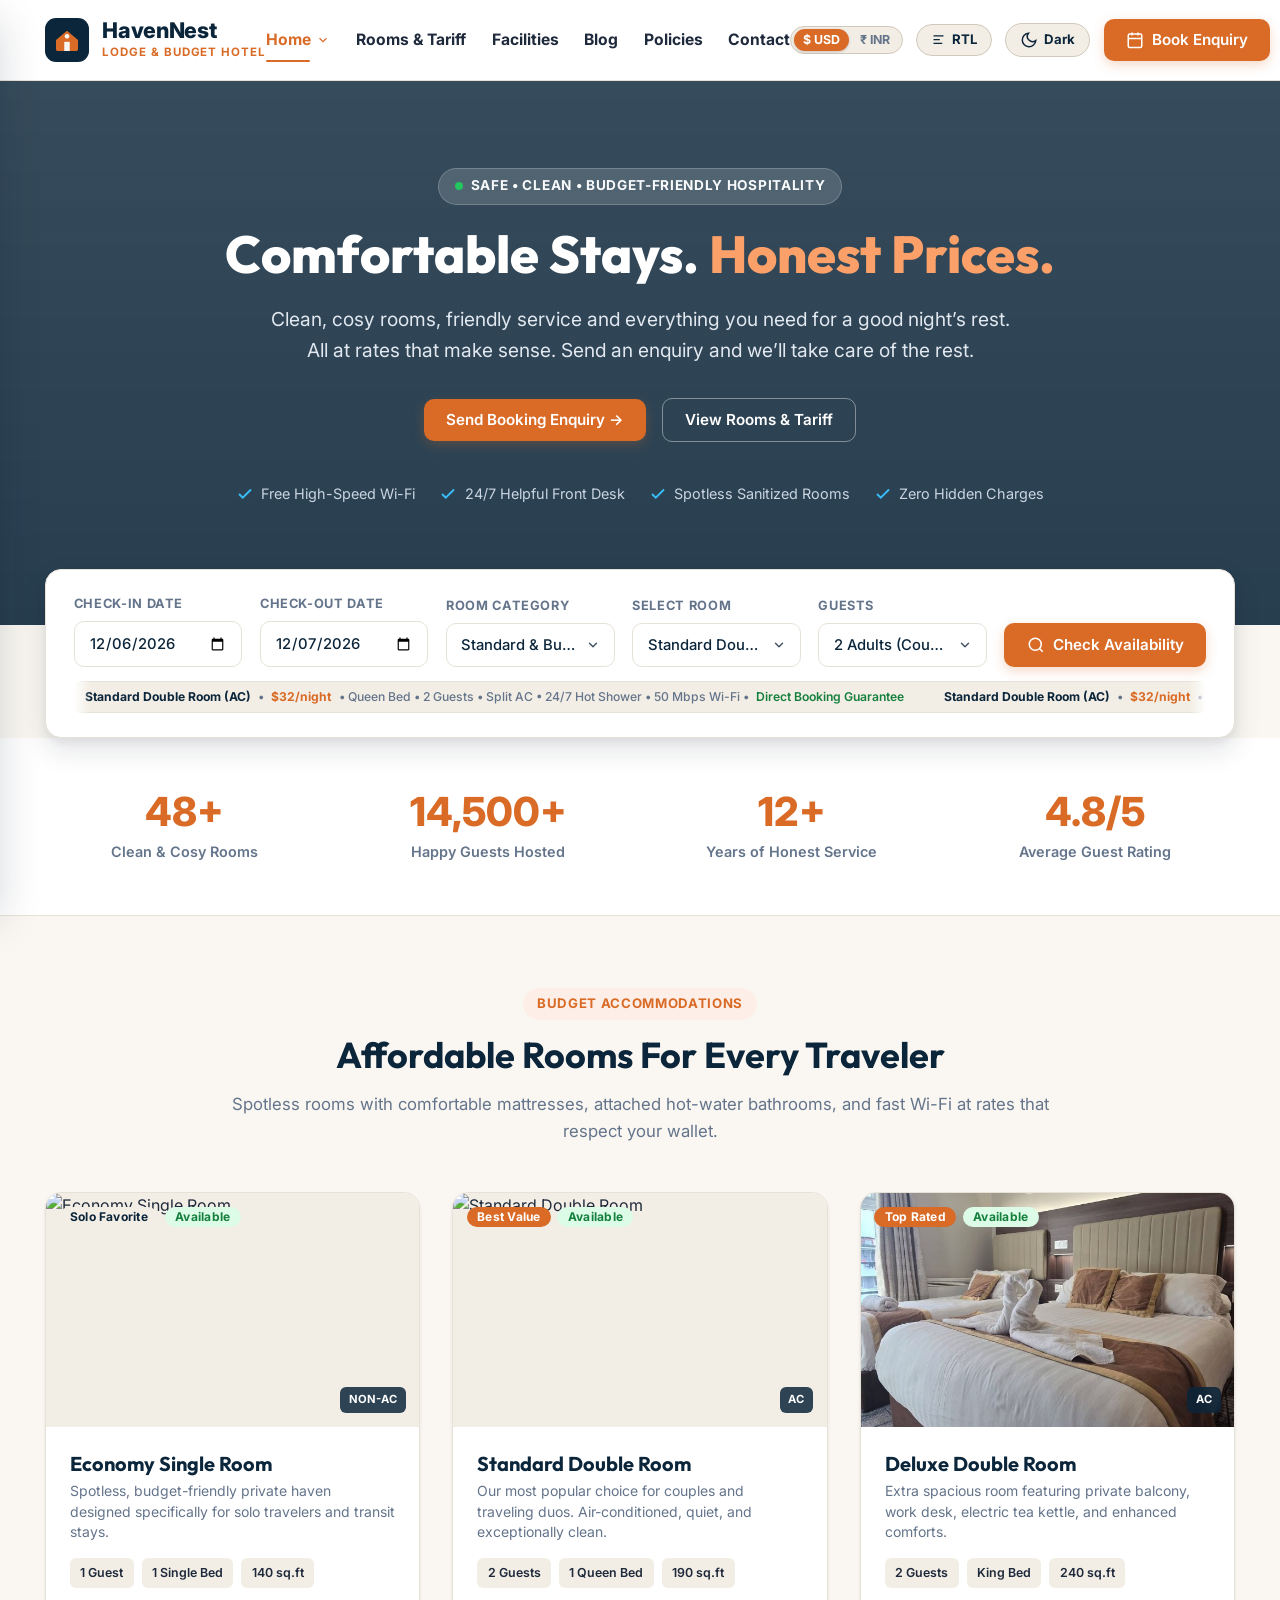
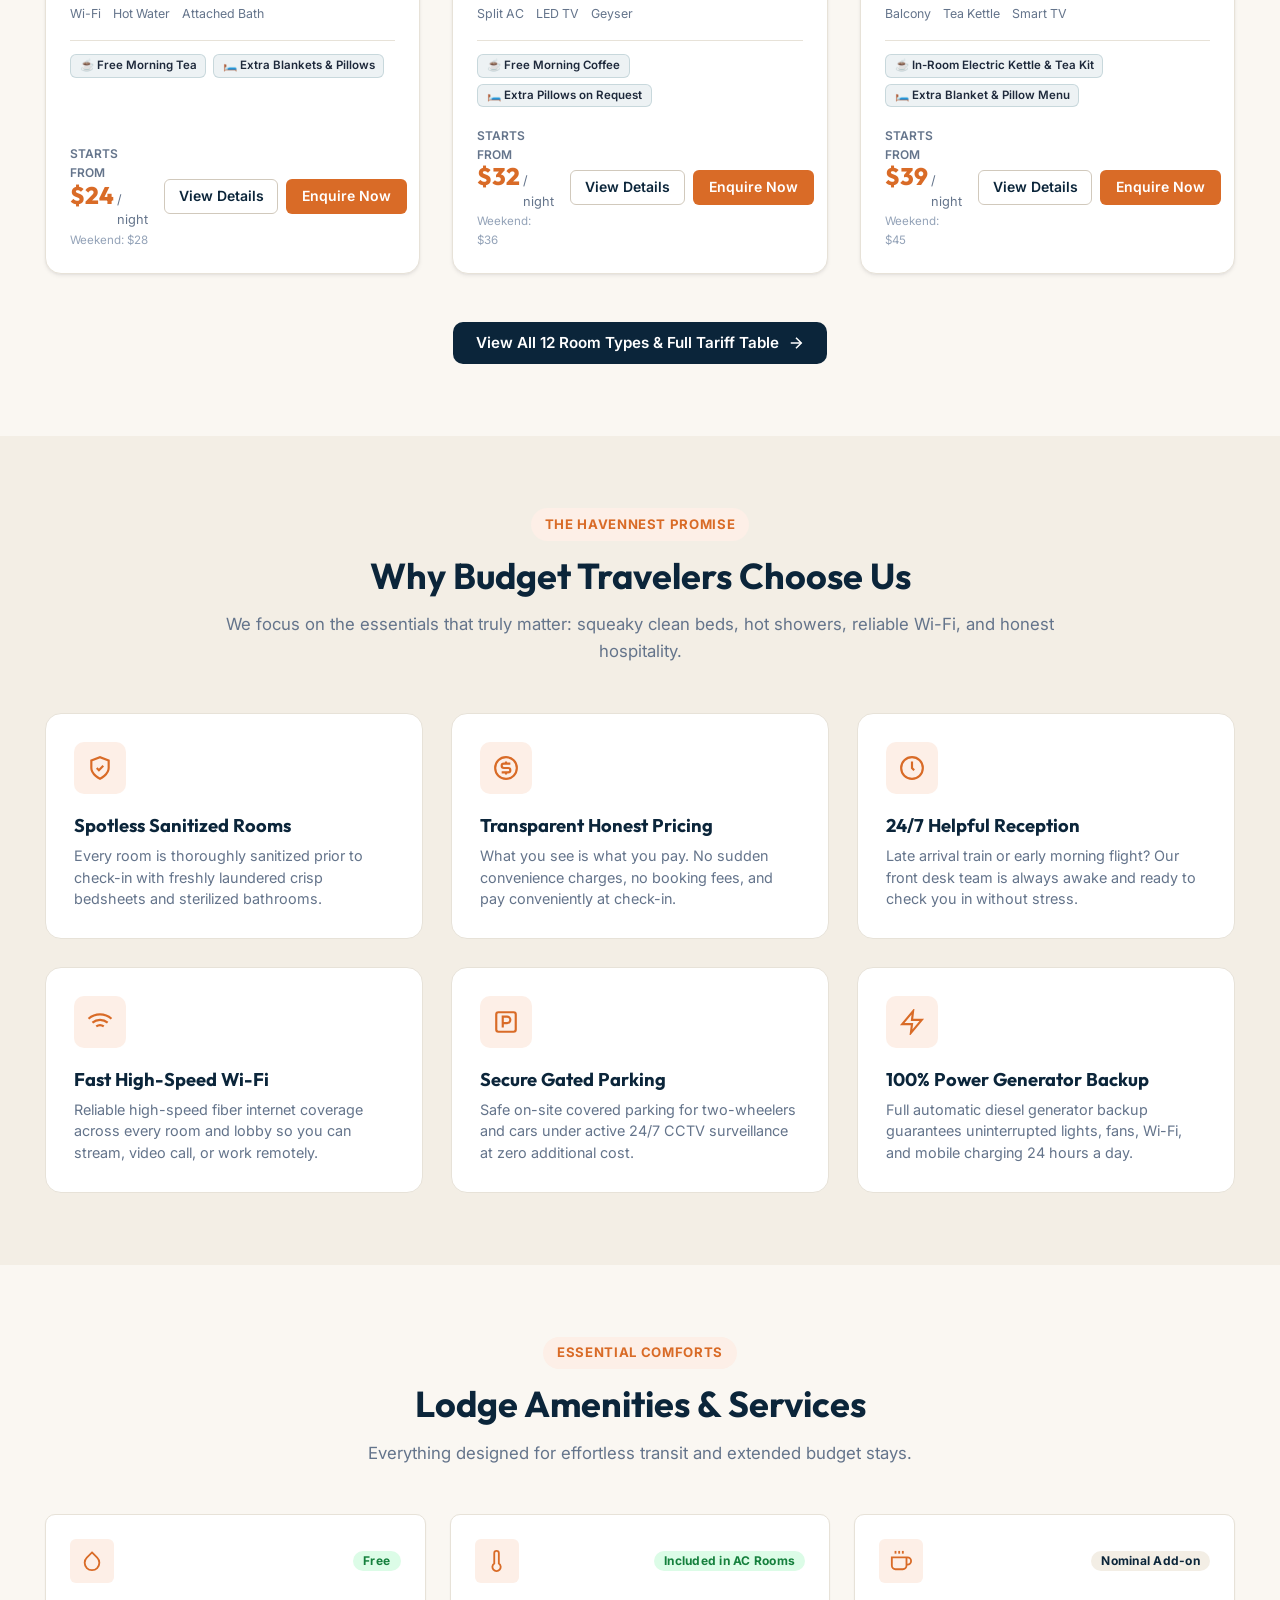
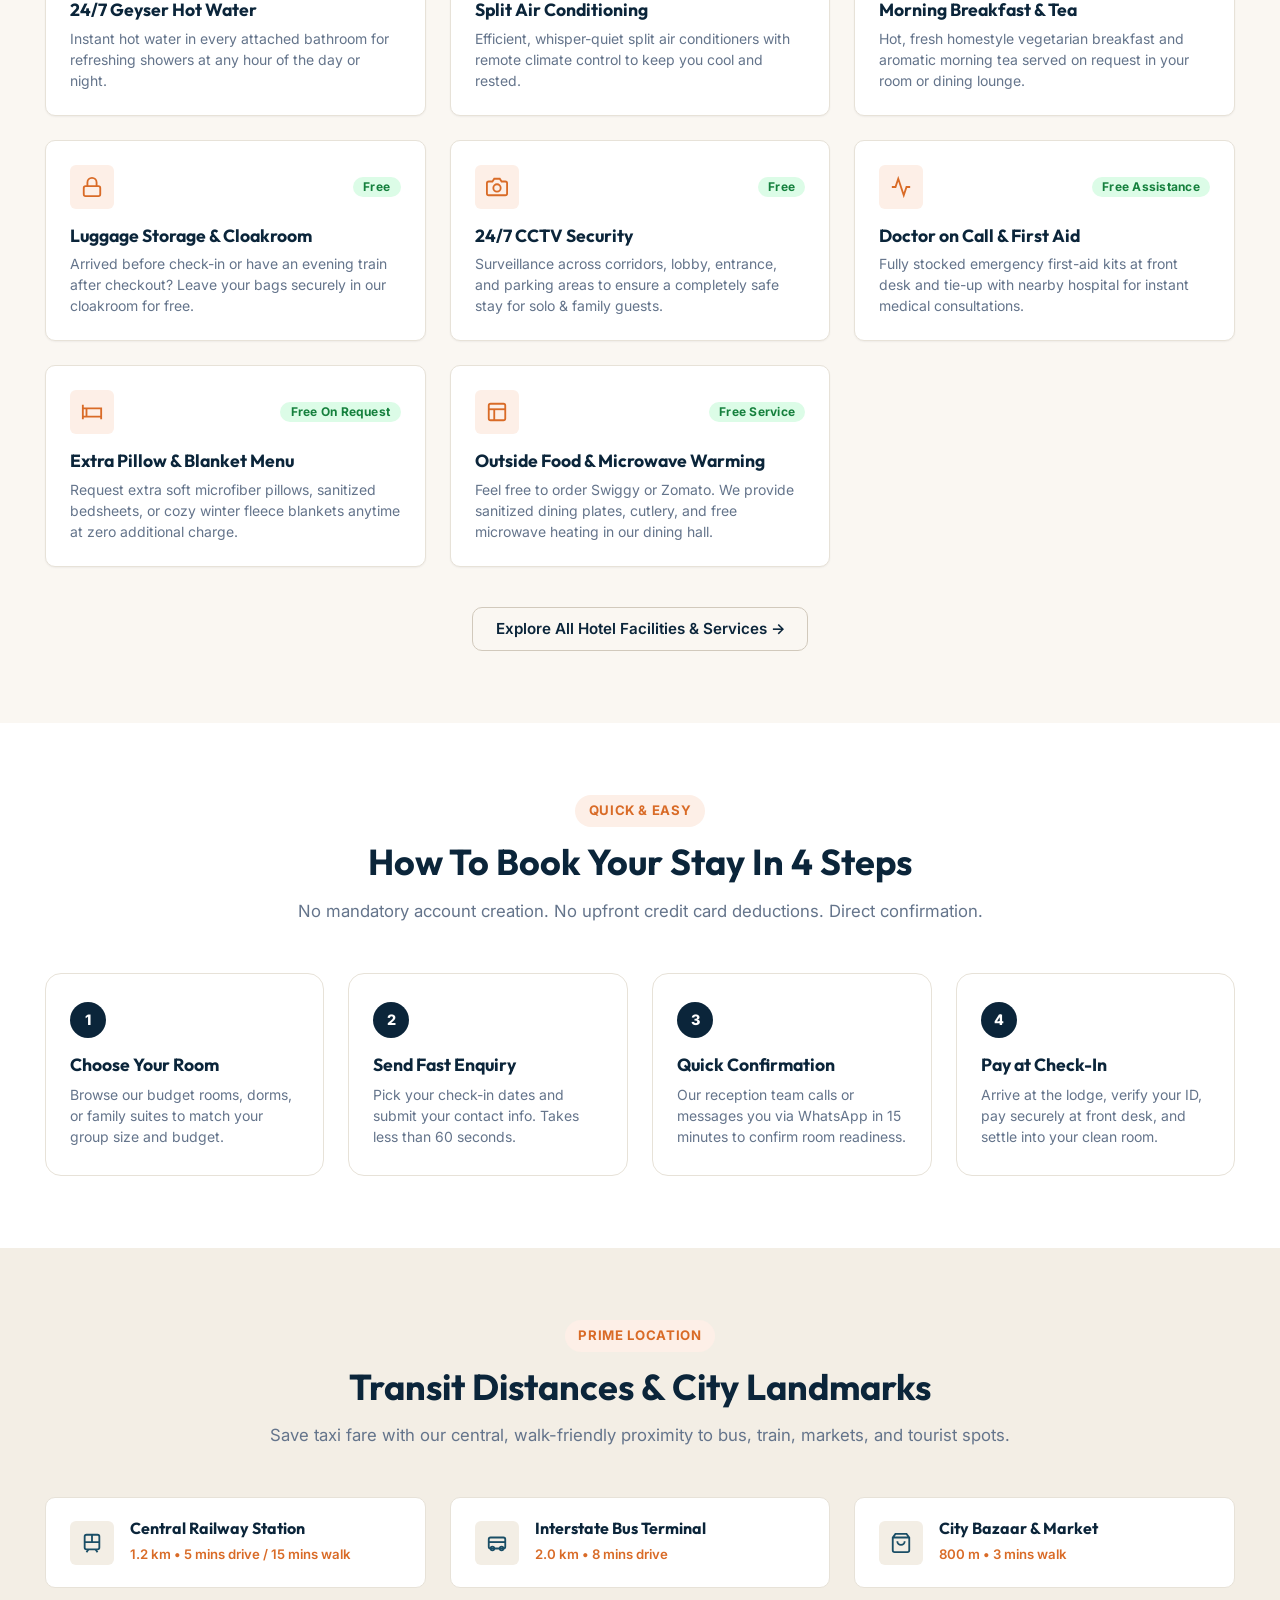
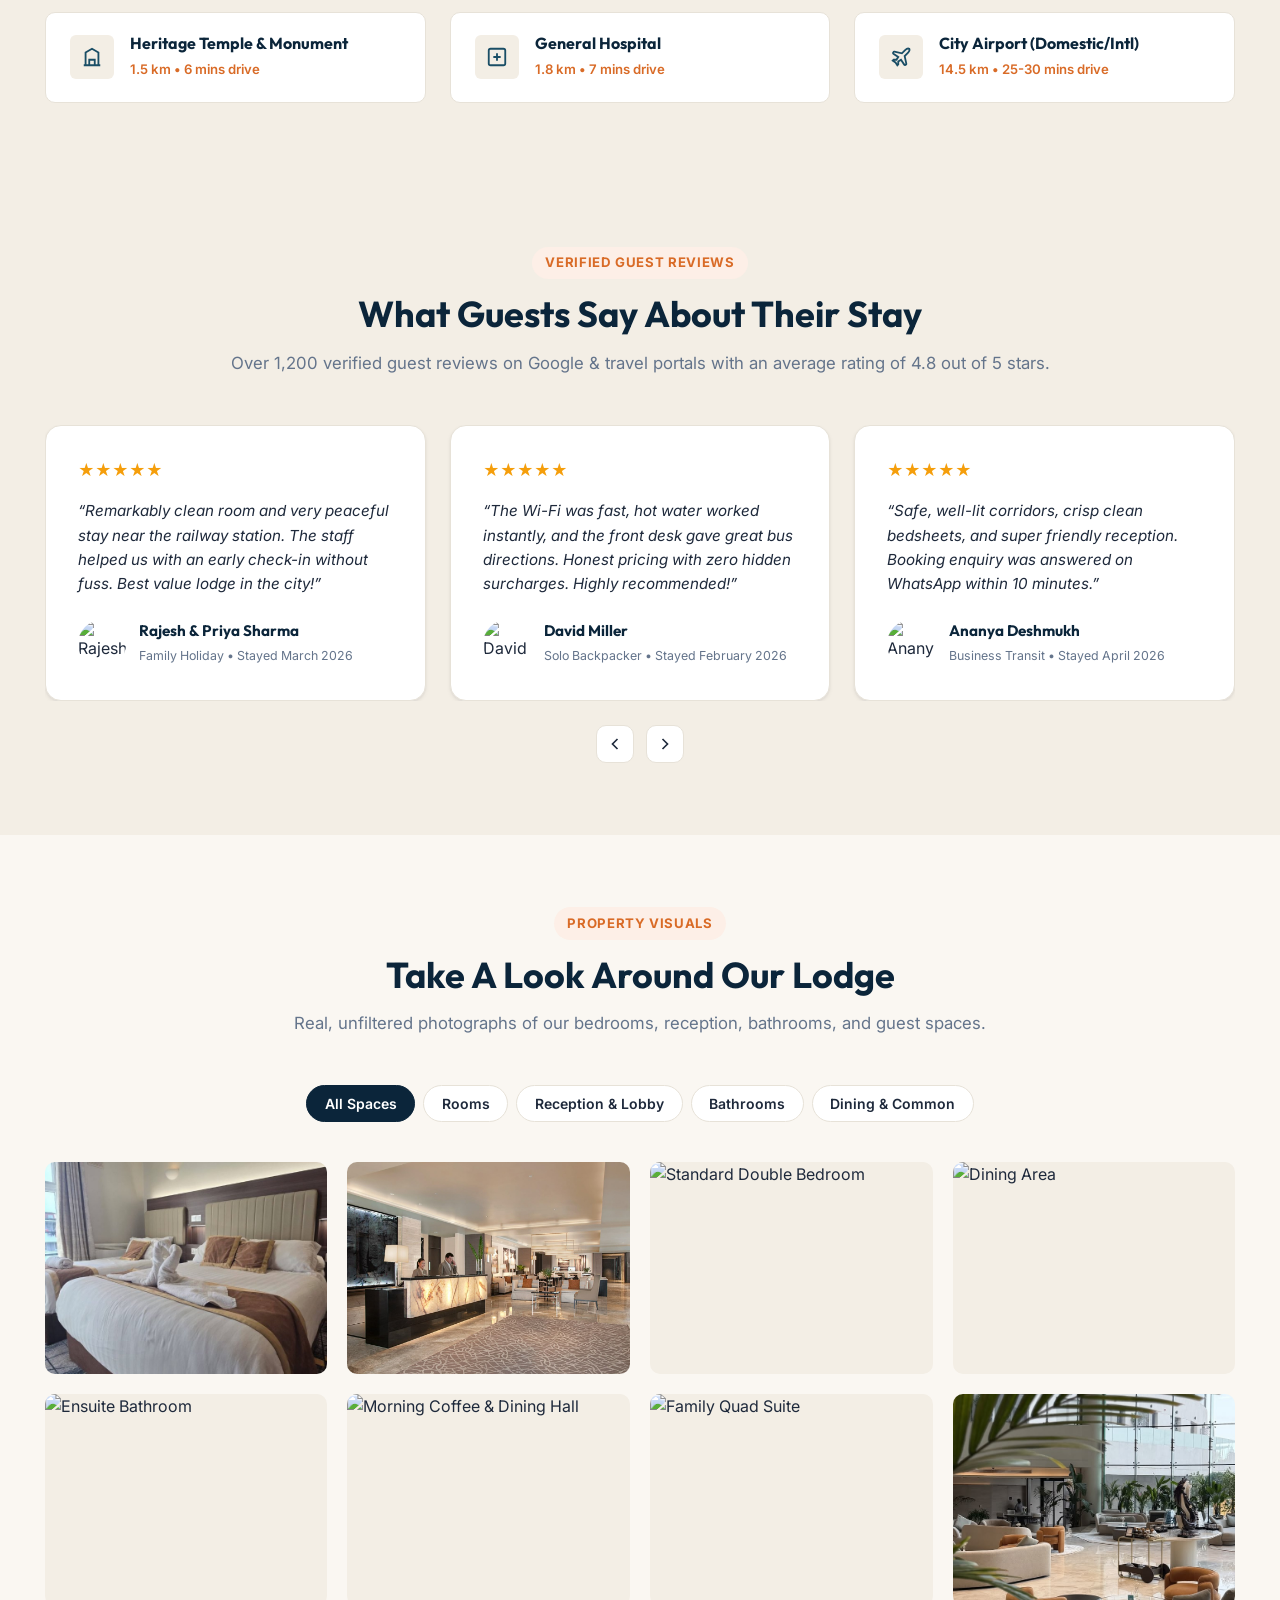
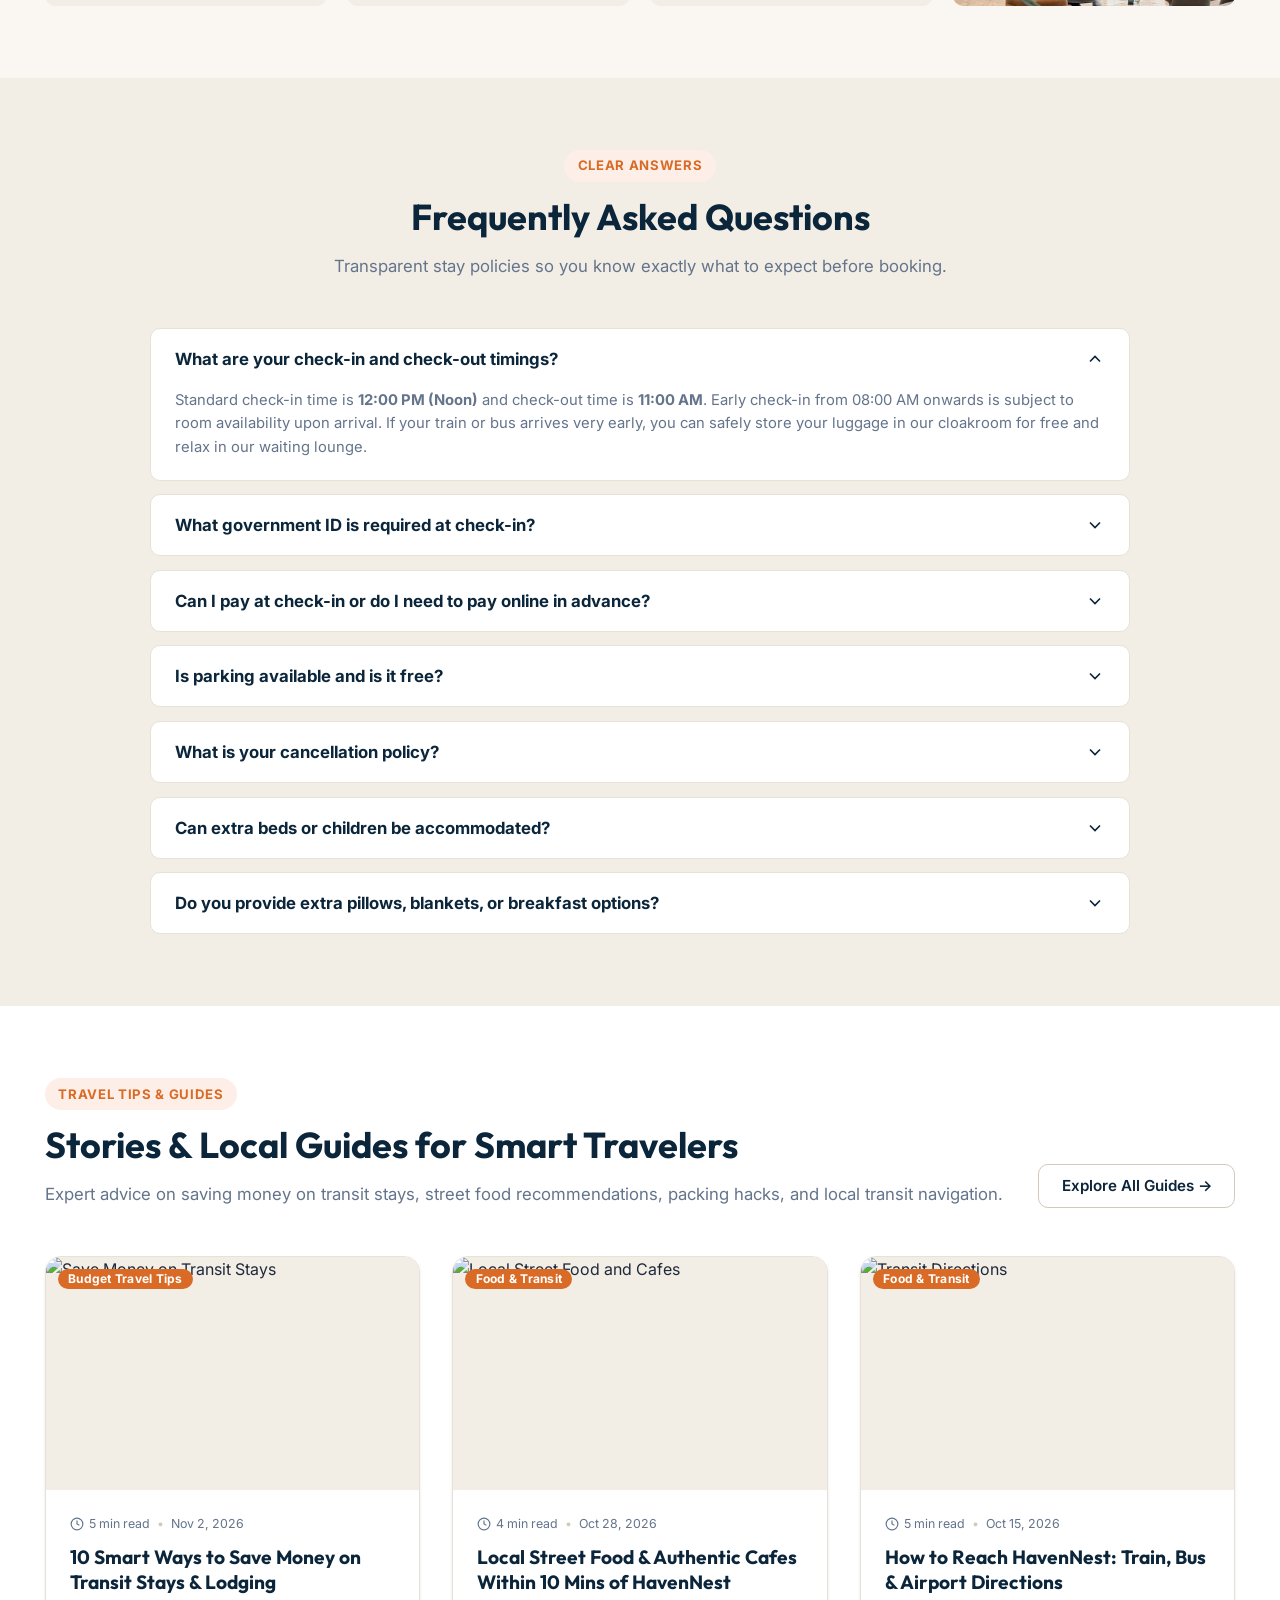
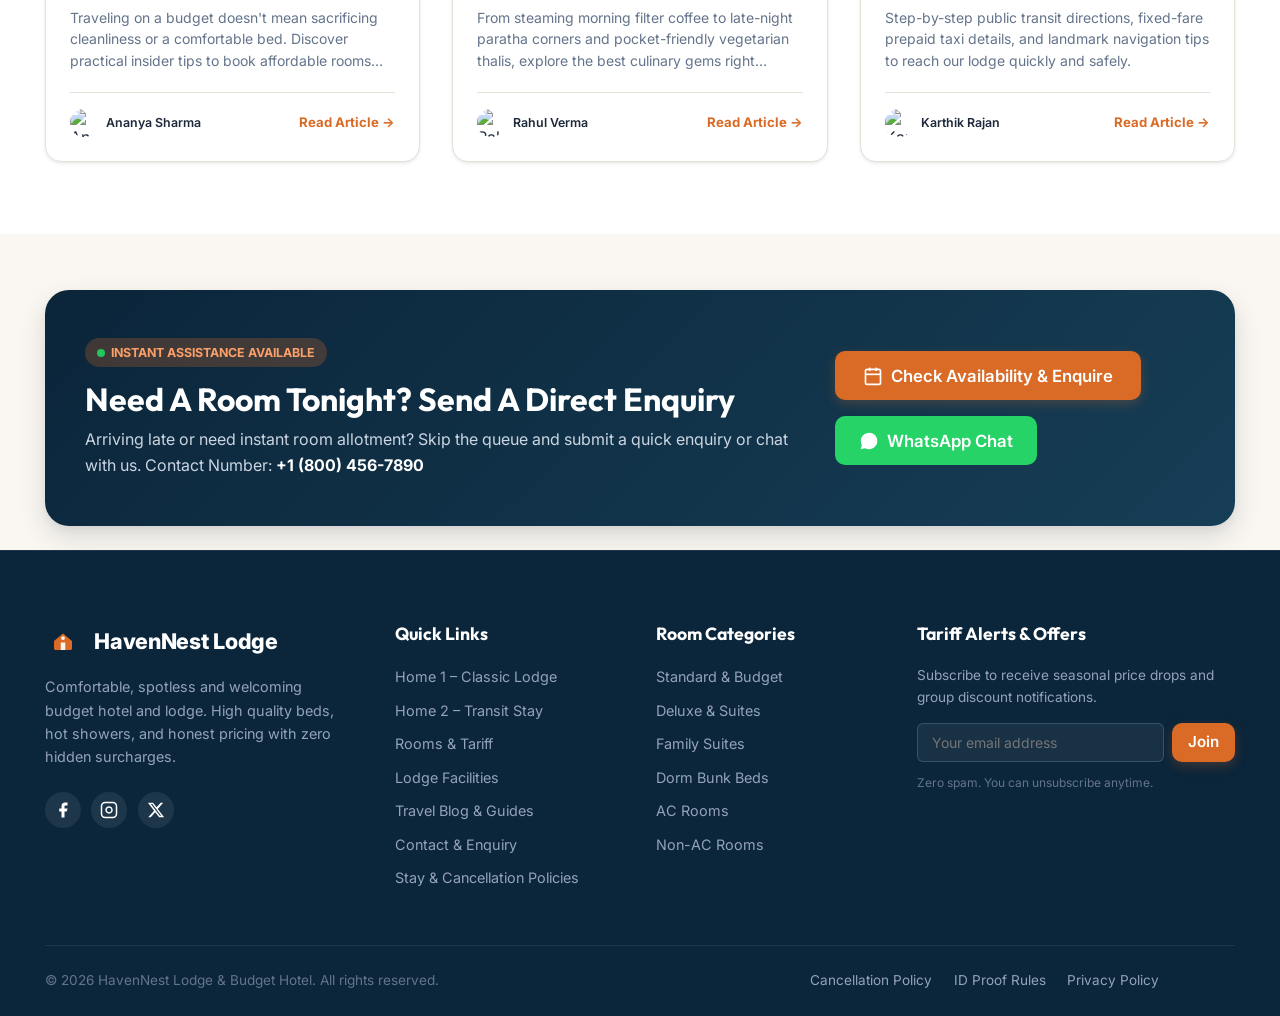
==== commit efc1049d: "Remove Call Front Desk tel action buttons and keep contact numbers as informational text" ====
--- a/index.html
+++ b/index.html
@@ -186,10 +186,9 @@
     </div>
     <div class="drawer-footer">
       <a href="contact.html" class="btn btn-primary btn-block">Send Booking Enquiry</a>
-      <a href="tel:+18004567890" class="btn btn-outline btn-block">
-        <svg viewBox="0 0 24 24" width="16" height="16" fill="none" stroke="currentColor" stroke-width="2"><path d="M22 16.92v3a2 2 0 0 1-2.18 2 19.79 19.79 0 0 1-8.63-3.07 19.5 19.5 0 0 1-6-6 19.79 19.79 0 0 1-3.07-8.67A2 2 0 0 1 4.11 2h3a2 2 0 0 1 2 1.72 12.84 12.84 0 0 0 .7 2.81 2 2 0 0 1-.45 2.11L8.09 9.91a16 16 0 0 0 6 6l1.27-1.27a2 2 0 0 1 2.11-.45 12.84 12.84 0 0 0 2.81.7A2 2 0 0 1 22 16.92z"/></svg>
-        Call Front Desk
-      </a>
+      <div class="drawer-contact-note" style="margin-top: 0.75rem; text-align: center; font-size: 0.85rem; color: var(--text-muted);">
+        <span>Contact: <strong style="color: var(--text-heading);">+1 (800) 456-7890</strong></span>
+      </div>
     </div>
   </aside>
 
@@ -1213,15 +1212,15 @@
           <span class="pulse-dot"></span>
           <span>Instant Assistance Available</span>
         </span>
-        <h2 class="banner-title">Need A Room Tonight? Call Our Front Desk</h2>
+        <h2 class="banner-title">Need A Room Tonight? Send A Direct Enquiry</h2>
         <p class="banner-desc">
-          Arriving late or need instant room allotment? Skip the form and speak directly with our on-duty manager right away.
+          Arriving late or need instant room allotment? Skip the queue and submit a quick enquiry or chat with us. Contact Number: <strong style="color: #FFFFFF;">+1 (800) 456-7890</strong>
         </p>
       </div>
       <div class="banner-actions">
-        <a href="tel:+18004567890" class="btn btn-primary" style="font-size: 1.05rem; padding: 0.9rem 1.75rem;">
-          <svg viewBox="0 0 24 24" width="20" height="20" fill="none" stroke="currentColor" stroke-width="2"><path d="M22 16.92v3a2 2 0 0 1-2.18 2 19.79 19.79 0 0 1-8.63-3.07 19.5 19.5 0 0 1-6-6 19.79 19.79 0 0 1-3.07-8.67A2 2 0 0 1 4.11 2h3a2 2 0 0 1 2 1.72 12.84 12.84 0 0 0 .7 2.81 2 2 0 0 1-.45 2.11L8.09 9.91a16 16 0 0 0 6 6l1.27-1.27a2 2 0 0 1 2.11-.45 12.84 12.84 0 0 0 2.81.7A2 2 0 0 1 22 16.92z"/></svg>
-          <span>Call: +1 (800) 456-7890</span>
+        <a href="contact.html" class="btn btn-primary" style="font-size: 1.05rem; padding: 0.9rem 1.75rem;">
+          <svg viewBox="0 0 24 24" width="20" height="20" fill="none" stroke="currentColor" stroke-width="2"><rect x="3" y="4" width="18" height="18" rx="2" ry="2"/><line x1="16" y1="2" x2="16" y2="6"/><line x1="8" y1="2" x2="8" y2="6"/><line x1="3" y1="10" x2="21" y2="10"/></svg>
+          <span>Check Availability &amp; Enquire</span>
         </a>
         <a href="https://wa.me/919876543210?text=Hello%2C%20I%20need%20a%20room%20urgently%20tonight%20at%20HavenNest%20Lodge" target="_blank" rel="noopener noreferrer" class="btn btn-whatsapp" style="font-size: 1.05rem; padding: 0.9rem 1.5rem;">
           <svg viewBox="0 0 24 24" width="20" height="20" fill="currentColor"><path d="M12.04 2c-5.46 0-9.91 4.45-9.91 9.91 0 1.75.46 3.45 1.32 4.95L2.05 22l5.25-1.38c1.45.79 3.08 1.21 4.74 1.21 5.46 0 9.91-4.45 9.91-9.91 0-2.65-1.03-5.14-2.9-7.01A9.816 9.816 0 0 0 12.04 2z"/></svg>
@@ -1317,13 +1316,9 @@
        MOBILE BOTTOM QUICK ACTION BAR
        ========================================================================== -->
   <div class="mobile-bottom-bar" aria-label="Quick Mobile Actions">
-    <a href="tel:+18004567890" class="btn btn-secondary">
-      <svg viewBox="0 0 24 24" width="16" height="16" fill="none" stroke="currentColor" stroke-width="2"><path d="M22 16.92v3a2 2 0 0 1-2.18 2 19.79 19.79 0 0 1-8.63-3.07 19.5 19.5 0 0 1-6-6 19.79 19.79 0 0 1-3.07-8.67A2 2 0 0 1 4.11 2h3a2 2 0 0 1 2 1.72 12.84 12.84 0 0 0 .7 2.81 2 2 0 0 1-.45 2.11L8.09 9.91a16 16 0 0 0 6 6l1.27-1.27a2 2 0 0 1 2.11-.45 12.84 12.84 0 0 0 2.81.7A2 2 0 0 1 22 16.92z"/></svg>
-      <span>Call Desk</span>
-    </a>
-    <a href="contact.html" class="btn btn-primary">
+    <a href="contact.html" class="btn btn-primary" style="width: 100%; justify-content: center;">
       <svg viewBox="0 0 24 24" width="16" height="16" fill="none" stroke="currentColor" stroke-width="2"><rect x="3" y="4" width="18" height="18" rx="2" ry="2"/><line x1="16" y1="2" x2="16" y2="6"/><line x1="8" y1="2" x2="8" y2="6"/><line x1="3" y1="10" x2="21" y2="10"/></svg>
-      <span>Book Enquiry</span>
+      <span>Book Room Enquiry</span>
     </a>
   </div>
 
